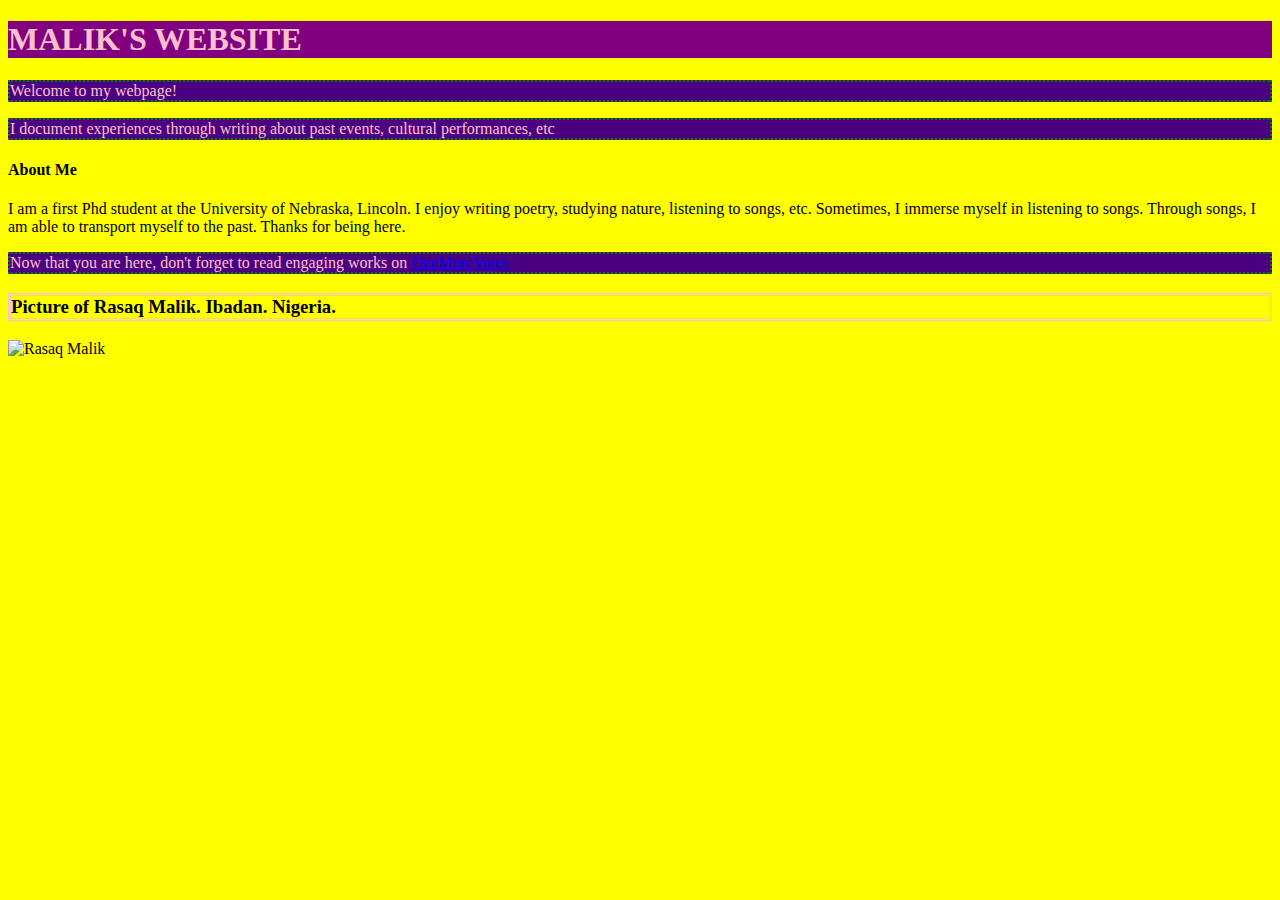
==== index.html @ 5448a795 "Add files via upload" ====
<!DOCTYPE html>
<html>
<head>
<link rel="stylesheet" href="style.css">
</head>
<body>
<h1>Malik's website</h1>
<p>Welcome to my webpage!</p>
<p id=highlight">I document experiences through writing about past events, cultural performances, etc
<h4>About Me</h4> I am a first Phd student at the University of Nebraska, Lincoln. I enjoy writing poetry,
studying nature, listening to songs, etc. Sometimes, I immerse myself
in listening to songs. Through songs, I am able to transport myself to the past. Thanks for being here.

<p>Now that you are here, don't forget to read engaging works on <a
href="http://onemorevoice.org/index.html">OneMoreVoice</a></p>

<h3> Picture of Rasaq Malik. Ibadan. Nigeria. </h3>
<img src="malik.jpg"
alt="Rasaq Malik">
</body>
</html>
---- style.css ----
h1 {
color:pink;
font-family:helvetica;
background-color: pink;
border: 5px solid red
padding: 50px;
}
h1 {
   color: black
   background:white;
   font-family: "Gill Sans";
   text-transform: uppercase;
}
p {
color:pink;
background-color: indigo;
border: 2px dotted green;
}
#highlight {
       color: orange;
       background-color: green;
       border: 2px dotted green;
}
.top {
     background-color:red;
     float:left;
}
h3 {
    color: green
    background-color: indigo;
    border: 3px double pink;
}
body {
background-color:yellow
}
h1 {
   color:brown
   font-family:helvetica;
   background-color: purple;
}
 p {color: indigo:
   background-color: brown;
}
h3 {
   color:purple
   background-color: white;
}
img {
border: 5px solid fuchsia:
}
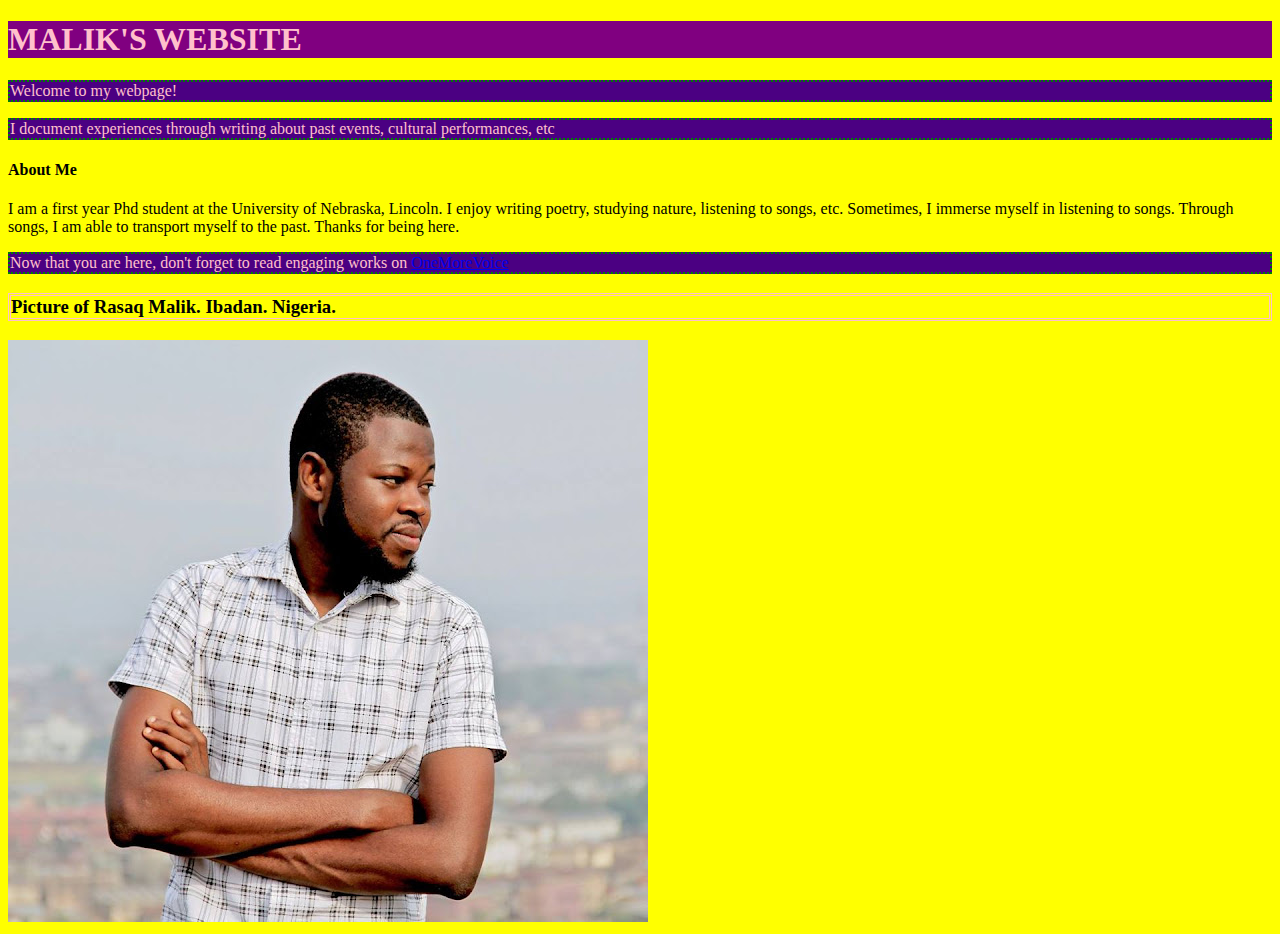
==== commit 3b011b30: "Add files via upload" ====
--- a/index.html
+++ b/index.html
@@ -7,13 +7,11 @@
 <h1>Malik's website</h1>
 <p>Welcome to my webpage!</p>
 <p id=highlight">I document experiences through writing about past events, cultural performances, etc
-<h4>About Me</h4> I am a first Phd student at the University of Nebraska, Lincoln. I enjoy writing poetry,
+<h4>About Me</h4> I am a first year Phd student at the University of Nebraska, Lincoln. I enjoy writing poetry,
 studying nature, listening to songs, etc. Sometimes, I immerse myself
 in listening to songs. Through songs, I am able to transport myself to the past. Thanks for being here.
-
 <p>Now that you are here, don't forget to read engaging works on <a
 href="http://onemorevoice.org/index.html">OneMoreVoice</a></p>
-
 <h3> Picture of Rasaq Malik. Ibadan. Nigeria. </h3>
 <img src="malik.jpg"
 alt="Rasaq Malik">
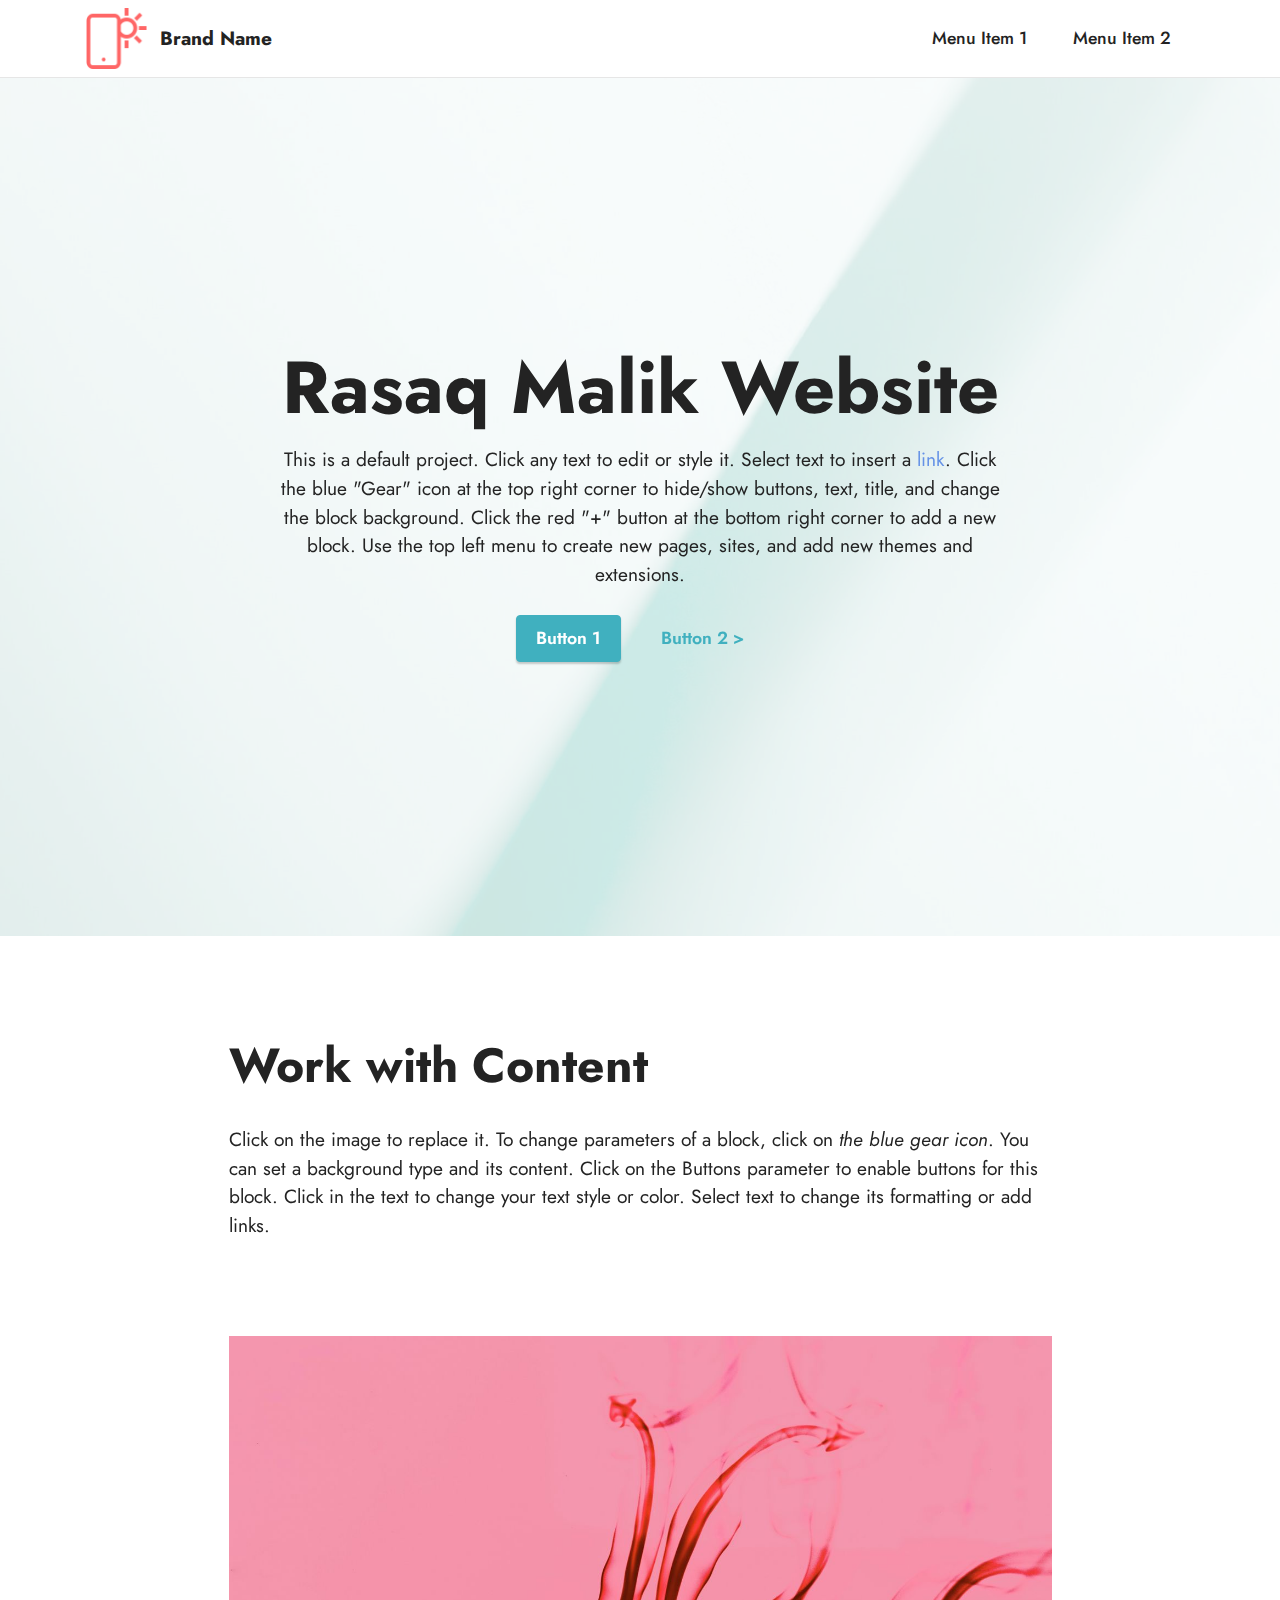
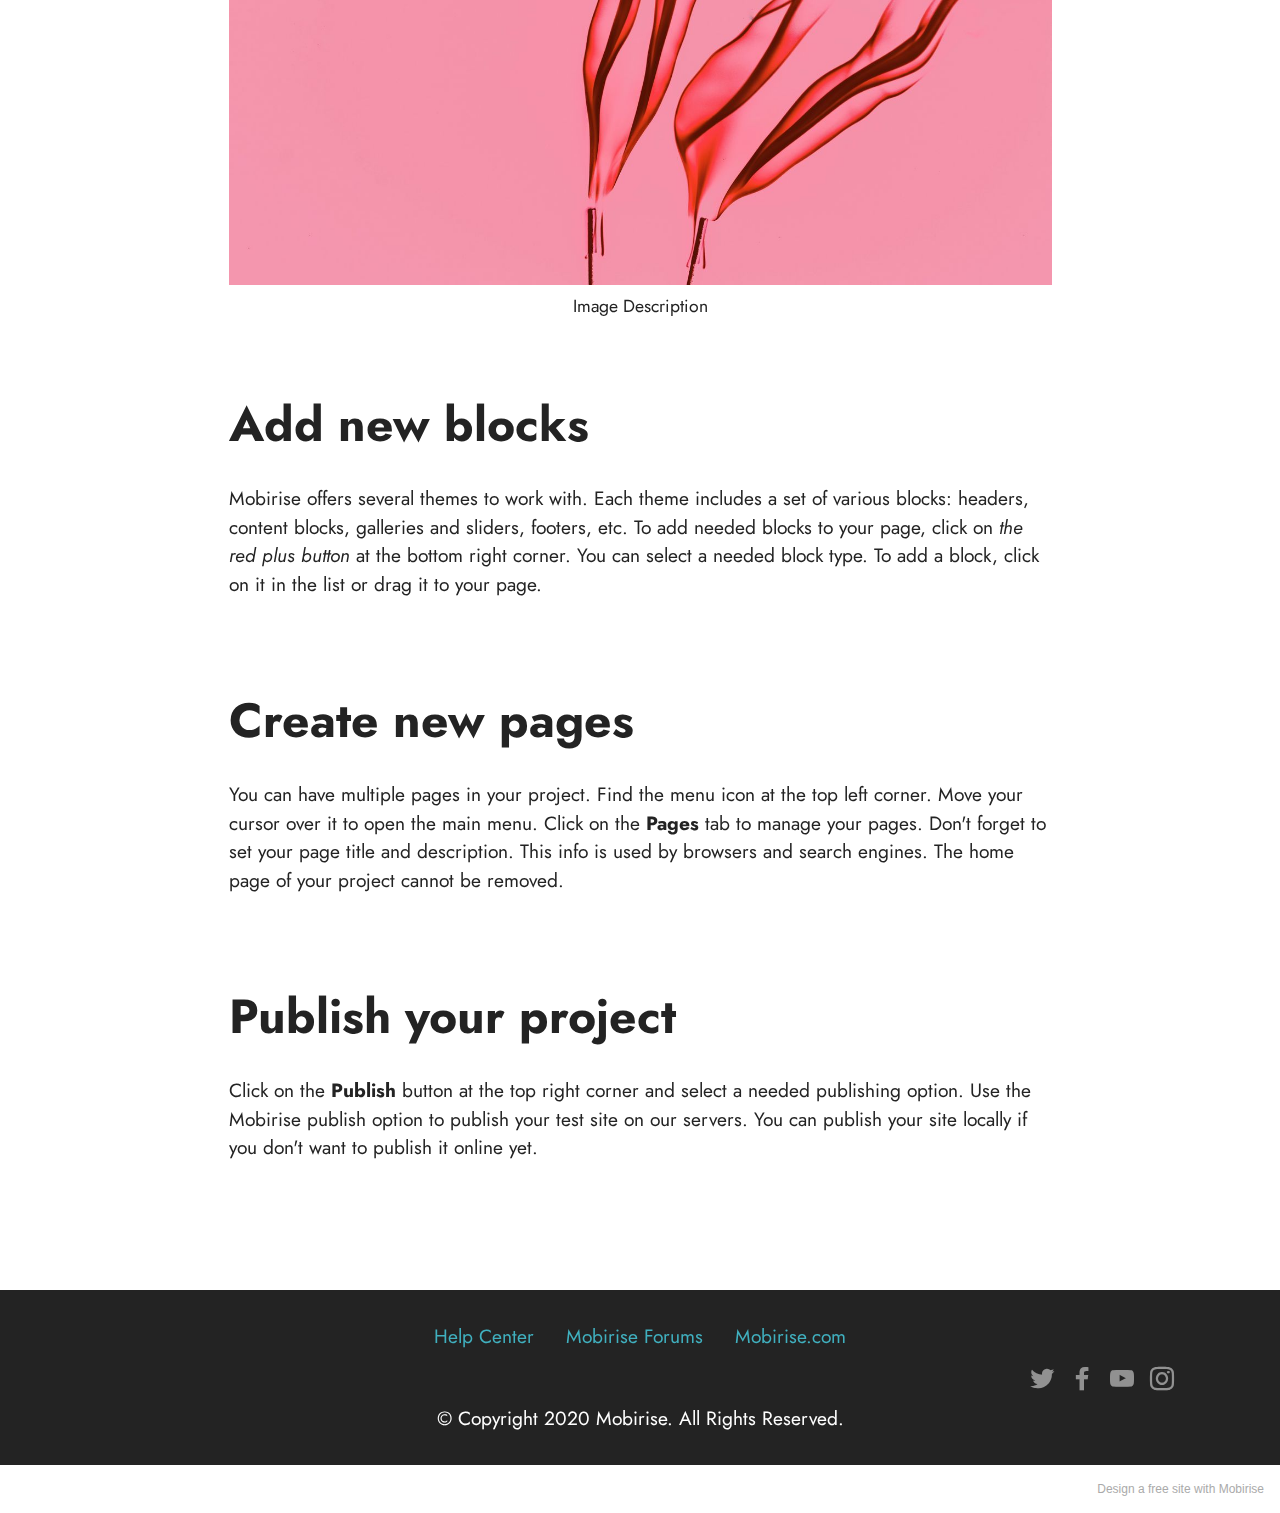
==== commit bf6091b3: "Add files via upload" ====
--- a/index.html
+++ b/index.html
@@ -1,19 +1,206 @@
-<!DOCTYPE html>
-<html>
-<head>
-<link rel="stylesheet" href="style.css">
-</head>
-<body>
-<h1>Malik's website</h1>
-<p>Welcome to my webpage!</p>
-<p id=highlight">I document experiences through writing about past events, cultural performances, etc
-<h4>About Me</h4> I am a first year Phd student at the University of Nebraska, Lincoln. I enjoy writing poetry,
-studying nature, listening to songs, etc. Sometimes, I immerse myself
-in listening to songs. Through songs, I am able to transport myself to the past. Thanks for being here.
-<p>Now that you are here, don't forget to read engaging works on <a
-href="http://onemorevoice.org/index.html">OneMoreVoice</a></p>
-<h3> Picture of Rasaq Malik. Ibadan. Nigeria. </h3>
-<img src="malik.jpg"
-alt="Rasaq Malik">
-</body>
-</html>
+<!DOCTYPE html>
+<html  >
+<head>
+  <!-- Site made with Mobirise Website Builder v5.6.0, https://mobirise.com -->
+  <meta charset="UTF-8">
+  <meta http-equiv="X-UA-Compatible" content="IE=edge">
+  <meta name="generator" content="Mobirise v5.6.0, mobirise.com">
+  <meta name="viewport" content="width=device-width, initial-scale=1, minimum-scale=1">
+  <link rel="shortcut icon" href="assets/images/logo.png" type="image/x-icon">
+  <meta name="description" content="">
+  
+  
+  <title>Home</title>
+  <link rel="stylesheet" href="assets/bootstrap/css/bootstrap.min.css">
+  <link rel="stylesheet" href="assets/bootstrap/css/bootstrap-grid.min.css">
+  <link rel="stylesheet" href="assets/bootstrap/css/bootstrap-reboot.min.css">
+  <link rel="stylesheet" href="assets/parallax/jarallax.css">
+  <link rel="stylesheet" href="assets/dropdown/css/style.css">
+  <link rel="stylesheet" href="assets/socicon/css/styles.css">
+  <link rel="stylesheet" href="assets/theme/css/style.css">
+  <link rel="preload" href="https://fonts.googleapis.com/css?family=Jost:100,200,300,400,500,600,700,800,900,100i,200i,300i,400i,500i,600i,700i,800i,900i&display=swap" as="style" onload="this.onload=null;this.rel='stylesheet'">
+  <noscript><link rel="stylesheet" href="https://fonts.googleapis.com/css?family=Jost:100,200,300,400,500,600,700,800,900,100i,200i,300i,400i,500i,600i,700i,800i,900i&display=swap"></noscript>
+  <link rel="preload" as="style" href="assets/mobirise/css/mbr-additional.css"><link rel="stylesheet" href="assets/mobirise/css/mbr-additional.css" type="text/css">
+  
+  
+  
+  
+</head>
+<body>
+  
+  <section data-bs-version="5.1" class="menu cid-s48OLK6784" once="menu" id="menu1-h">
+    
+    <nav class="navbar navbar-dropdown navbar-fixed-top navbar-expand-lg">
+        <div class="container">
+            <div class="navbar-brand">
+                <span class="navbar-logo">
+                    <a href="https://mobiri.se">
+                        <img src="assets/images/logo.png" alt="Mobirise" style="height: 3.8rem;">
+                    </a>
+                </span>
+                <span class="navbar-caption-wrap"><a class="navbar-caption text-black display-7" href="https://mobiri.se">Brand Name</a></span>
+            </div>
+            <button class="navbar-toggler" type="button" data-toggle="collapse" data-bs-toggle="collapse" data-target="#navbarSupportedContent" data-bs-target="#navbarSupportedContent" aria-controls="navbarNavAltMarkup" aria-expanded="false" aria-label="Toggle navigation">
+                <div class="hamburger">
+                    <span></span>
+                    <span></span>
+                    <span></span>
+                    <span></span>
+                </div>
+            </button>
+            <div class="collapse navbar-collapse" id="navbarSupportedContent">
+                <ul class="navbar-nav nav-dropdown nav-right" data-app-modern-menu="true"><li class="nav-item"><a class="nav-link link text-black display-4" href="https://mobirise.com">Menu Item 1</a></li>
+                    <li class="nav-item"><a class="nav-link link text-black display-4" href="https://mobirise.com">
+                            Menu Item 2</a></li></ul>
+                
+                
+            </div>
+        </div>
+    </nav>
+
+</section>
+
+<section data-bs-version="5.1" class="header1 cid-s48MCQYojq mbr-fullscreen mbr-parallax-background" id="header1-f">
+
+    
+
+    <div class="mbr-overlay" style="opacity: 0.8; background-color: rgb(255, 255, 255);"></div>
+
+    <div class="align-center container">
+        <div class="row justify-content-center">
+            <div class="col-12 col-lg-8">
+                <h1 class="mbr-section-title mbr-fonts-style mb-3 display-1"><strong>Rasaq Malik Website</strong></h1>
+                
+                <p class="mbr-text mbr-fonts-style display-7">This is a default project. Click any text to edit or style it. Select text to insert a <a href="http://mobirise.com">link</a>. Click the blue "Gear" icon at the top right corner to hide/show buttons, text, title, and change the block background. Click the red "+" button at the bottom right corner to add a new block. Use the top left menu to create new pages, sites, and add new themes and extensions.</p>
+                <div class="mbr-section-btn mt-3"><a class="btn btn-success display-4" href="https://mobirise.com">Button 1</a> <a class="btn btn-success-outline display-4" href="https://mobirise.com">Button 2 &gt;</a></div>
+            </div>
+        </div>
+    </div>
+</section>
+
+<section data-bs-version="5.1" class="content1 cid-s48udlf8KU" id="content1-8">
+    
+    <div class="container">
+        <div class="row justify-content-center">
+            <div class="title col-12 col-md-9">
+                <h3 class="mbr-section-title mbr-fonts-style align-center mb-4 display-2"><strong>Work with Content</strong></h3>
+                <h4 class="mbr-section-subtitle align-center mbr-fonts-style mb-4 display-7">Click on the image to replace it. To change parameters of a block, click on <em>the blue gear icon</em>. You can set a background type and its content. Click on the Buttons parameter to enable buttons for this block. Click in the text to change your text style or color. Select text to change its formatting or add links.</h4>
+                
+            </div>
+        </div>
+    </div>
+</section>
+
+<section data-bs-version="5.1" class="image3 cid-s48upRUlSD" id="image3-9">
+    
+
+    
+
+    <div class="container">
+        <div class="row justify-content-center">
+            <div class="col-12 col-lg-9">
+                <div class="image-wrapper">
+                    <img src="assets/images/6.jpg" alt="Mobirise">
+                    <p class="mbr-description mbr-fonts-style mt-2 align-center display-4">
+                        Image Description</p>
+                </div>
+            </div>
+        </div>
+    </div>
+</section>
+
+<section data-bs-version="5.1" class="content1 cid-s48vaXqeL6" id="content1-b">
+    
+    <div class="container">
+        <div class="row justify-content-center">
+            <div class="title col-12 col-md-9">
+                <h3 class="mbr-section-title mbr-fonts-style align-center mb-4 display-2"><strong>Add new blocks</strong></h3>
+                <h4 class="mbr-section-subtitle align-center mbr-fonts-style mb-4 display-7">Mobirise offers several themes to work with. Each theme includes a set of various blocks: headers, content blocks, galleries and sliders, footers, etc. To add needed blocks to your page, click on <em>the red plus button </em>at the bottom right corner. You can select a needed block type. To add a block, click on it in the list or drag it to your page.</h4>
+                
+            </div>
+        </div>
+    </div>
+</section>
+
+<section data-bs-version="5.1" class="content1 cid-s48vnjULo4" id="content1-c">
+    
+    <div class="container">
+        <div class="row justify-content-center">
+            <div class="title col-12 col-md-9">
+                <h3 class="mbr-section-title mbr-fonts-style align-center mb-4 display-2"><strong>Create new pages</strong></h3>
+                <h4 class="mbr-section-subtitle align-center mbr-fonts-style mb-4 display-7">You can have multiple pages in your project. Find the menu icon at the top left corner. Move your cursor over it to open the main menu. Click on the <strong>Pages </strong>tab to manage your pages. Don't forget to set your page title and description. This info is used by browsers and search engines. The home page of your project cannot be removed.</h4>
+                
+            </div>
+        </div>
+    </div>
+</section>
+
+<section data-bs-version="5.1" class="content1 cid-s48vrXhP0J" id="content1-d">
+    
+    <div class="container">
+        <div class="row justify-content-center">
+            <div class="title col-12 col-md-9">
+                <h3 class="mbr-section-title mbr-fonts-style align-center mb-4 display-2"><strong>Publish your project
+</strong></h3>
+                <h4 class="mbr-section-subtitle align-center mbr-fonts-style mb-4 display-7">Click on the <strong>Publish </strong>button at the top right corner and select a needed publishing option. Use the Mobirise publish option to publish your test site on our servers. You can publish your site locally if you don't want to publish it online yet.</h4>
+                
+            </div>
+        </div>
+    </div>
+</section>
+
+<section data-bs-version="5.1" class="footer3 cid-s48P1Icc8J" once="footers" id="footer3-i">
+
+    
+
+    
+
+    <div class="container">
+        <div class="media-container-row align-center mbr-white">
+            <div class="row row-links">
+                <ul class="foot-menu">
+                    
+                    
+                    
+                    
+                    
+                <li class="foot-menu-item mbr-fonts-style display-7"><a href="https://mobirise.com/help/" class="text-success">Help Center</a></li><li class="foot-menu-item mbr-fonts-style display-7"><a href="http://forums.mobirise.com/" class="text-success">Mobirise Forums</a></li><li class="foot-menu-item mbr-fonts-style display-7"><a href="https://mobirise.com/" class="text-success">Mobirise.com</a></li></ul>
+            </div>
+            <div class="row social-row">
+                <div class="social-list align-right pb-2">
+                    
+                    
+                    
+                    
+                    
+                    
+                <div class="soc-item">
+                        <a href="https://twitter.com/mobirise" target="_blank">
+                            <span class="socicon-twitter socicon mbr-iconfont mbr-iconfont-social"></span>
+                        </a>
+                    </div><div class="soc-item">
+                        <a href="https://www.facebook.com/pages/Mobirise/1616226671953247" target="_blank">
+                            <span class="socicon-facebook socicon mbr-iconfont mbr-iconfont-social"></span>
+                        </a>
+                    </div><div class="soc-item">
+                        <a href="https://www.youtube.com/c/mobirise" target="_blank">
+                            <span class="socicon-youtube socicon mbr-iconfont mbr-iconfont-social"></span>
+                        </a>
+                    </div><div class="soc-item">
+                        <a href="https://instagram.com/mobirise" target="_blank">
+                            <span class="mbr-iconfont mbr-iconfont-social socicon-instagram socicon"></span>
+                        </a>
+                    </div></div>
+            </div>
+            <div class="row row-copirayt">
+                <p class="mbr-text mb-0 mbr-fonts-style mbr-white align-center display-7">
+                    © Copyright 2020 Mobirise. All Rights Reserved.
+                </p>
+            </div>
+        </div>
+    </div>
+</section><section style="background-color: #fff; font-family: -apple-system, BlinkMacSystemFont, 'Segoe UI', 'Roboto', 'Helvetica Neue', Arial, sans-serif; color:#aaa; font-size:12px; padding: 0; align-items: center; display: flex;"><a href="https://mobirise.site/c" style="flex: 1 1; height: 3rem; padding-left: 1rem;"></a><p style="flex: 0 0 auto; margin:0; padding-right:1rem;">Design a free <a href="https://mobirise.site/y" style="color:#aaa;">site</a> with Mobirise</p></section><script src="assets/bootstrap/js/bootstrap.bundle.min.js"></script>  <script src="assets/parallax/jarallax.js"></script>  <script src="assets/smoothscroll/smooth-scroll.js"></script>  <script src="assets/ytplayer/index.js"></script>  <script src="assets/dropdown/js/navbar-dropdown.js"></script>  <script src="assets/theme/js/script.js"></script>  
+  
+  
+</body>
+</html>--- a/assets/parallax/jarallax.css
+++ b/assets/parallax/jarallax.css
@@ -0,0 +1,15 @@
+.jarallax {
+    position: relative;
+    z-index: 0;
+}
+.jarallax > .jarallax-img {
+    position: absolute;
+    object-fit: cover;
+    /* support for plugin https://github.com/bfred-it/object-fit-images */
+    font-family: 'object-fit: cover;';
+    top: 0;
+    left: 0;
+    width: 100%;
+    height: 100%;
+    z-index: -1;
+}--- a/assets/dropdown/css/style.css
+++ b/assets/dropdown/css/style.css
@@ -0,0 +1,265 @@
+.navbar-dropdown {
+  left: 0;
+  padding: 0;
+  position: absolute;
+  right: 0;
+  top: 0;
+  transition: all 0.45s ease;
+  z-index: 1030;
+  background: #282828; }
+  .navbar-dropdown .navbar-logo {
+    margin-right: 0.8rem;
+    transition: margin 0.3s ease-in-out;
+    vertical-align: middle; }
+    .navbar-dropdown .navbar-logo img {
+      height: 3.125rem;
+      transition: all 0.3s ease-in-out; }
+    .navbar-dropdown .navbar-logo.mbr-iconfont {
+      font-size: 3.125rem;
+      line-height: 3.125rem; }
+  .navbar-dropdown .navbar-caption {
+    font-weight: 700;
+    white-space: normal;
+    vertical-align: -4px;
+    line-height: 3.125rem !important; }
+    .navbar-dropdown .navbar-caption, .navbar-dropdown .navbar-caption:hover {
+      color: inherit;
+      text-decoration: none; }
+  .navbar-dropdown .mbr-iconfont + .navbar-caption {
+    vertical-align: -1px; }
+  .navbar-dropdown.navbar-fixed-top {
+    position: fixed; }
+  .navbar-dropdown .navbar-brand span {
+    vertical-align: -4px; }
+  .navbar-dropdown.bg-color.transparent {
+    background: none; }
+  .navbar-dropdown.navbar-short .navbar-brand {
+    padding: 0.625rem 0; }
+    .navbar-dropdown.navbar-short .navbar-brand span {
+      vertical-align: -1px; }
+  .navbar-dropdown.navbar-short .navbar-caption {
+    line-height: 2.375rem !important;
+    vertical-align: -2px; }
+  .navbar-dropdown.navbar-short .navbar-logo {
+    margin-right: 0.5rem; }
+    .navbar-dropdown.navbar-short .navbar-logo img {
+      height: 2.375rem; }
+    .navbar-dropdown.navbar-short .navbar-logo.mbr-iconfont {
+      font-size: 2.375rem;
+      line-height: 2.375rem; }
+  .navbar-dropdown.navbar-short .mbr-table-cell {
+    height: 3.625rem; }
+  .navbar-dropdown .navbar-close {
+    left: 0.6875rem;
+    position: fixed;
+    top: 0.75rem;
+    z-index: 1000; }
+  .navbar-dropdown .hamburger-icon {
+    content: "";
+    display: inline-block;
+    vertical-align: middle;
+    width: 16px;
+    -webkit-box-shadow: 0 -6px 0 1px #282828,0 0 0 1px #282828,0 6px 0 1px #282828;
+    -moz-box-shadow: 0 -6px 0 1px #282828,0 0 0 1px #282828,0 6px 0 1px #282828;
+    box-shadow: 0 -6px 0 1px #282828,0 0 0 1px #282828,0 6px 0 1px #282828; }
+
+.dropdown-menu .dropdown-toggle[data-toggle="dropdown-submenu"]::after {
+  border-bottom: 0.35em solid transparent;
+  border-left: 0.35em solid;
+  border-right: 0;
+  border-top: 0.35em solid transparent;
+  margin-left: 0.3rem; }
+
+.dropdown-menu .dropdown-item:focus {
+  outline: 0; }
+
+.nav-dropdown {
+  font-size: 0.75rem;
+  font-weight: 500;
+  height: auto !important; }
+  .nav-dropdown .nav-btn {
+    padding-left: 1rem; }
+  .nav-dropdown .link {
+    margin: .667em 1.667em;
+    font-weight: 500;
+    padding: 0;
+    transition: color .2s ease-in-out; }
+    .nav-dropdown .link.dropdown-toggle {
+      margin-right: 2.583em; }
+      .nav-dropdown .link.dropdown-toggle::after {
+        margin-left: .25rem;
+        border-top: 0.35em solid;
+        border-right: 0.35em solid transparent;
+        border-left: 0.35em solid transparent;
+        border-bottom: 0; }
+      .nav-dropdown .link.dropdown-toggle[aria-expanded="true"] {
+        margin: 0;
+        padding: 0.667em 3.263em  0.667em 1.667em; }
+  .nav-dropdown .link::after,
+  .nav-dropdown .dropdown-item::after {
+    color: inherit; }
+  .nav-dropdown .btn {
+    font-size: 0.75rem;
+    font-weight: 700;
+    letter-spacing: 0;
+    margin-bottom: 0;
+    padding-left: 1.25rem;
+    padding-right: 1.25rem; }
+  .nav-dropdown .dropdown-menu {
+    border-radius: 0;
+    border: 0;
+    left: 0;
+    margin: 0;
+    padding-bottom: 1.25rem;
+    padding-top: 1.25rem;
+    position: relative; }
+  .nav-dropdown .dropdown-submenu {
+    margin-left: 0.125rem;
+    top: 0; }
+  .nav-dropdown .dropdown-item {
+    font-weight: 500;
+    line-height: 2;
+    padding: 0.3846em 4.615em 0.3846em 1.5385em;
+    position: relative;
+    transition: color .2s ease-in-out, background-color .2s ease-in-out; }
+    .nav-dropdown .dropdown-item::after {
+      margin-top: -0.3077em;
+      position: absolute;
+      right: 1.1538em;
+      top: 50%; }
+    .nav-dropdown .dropdown-item:focus, .nav-dropdown .dropdown-item:hover {
+      background: none; }
+
+@media (max-width: 767px) {
+  .nav-dropdown.navbar-toggleable-sm {
+    bottom: 0;
+    display: none;
+    left: 0;
+    overflow-x: hidden;
+    position: fixed;
+    top: 0;
+    transform: translateX(-100%);
+    -ms-transform: translateX(-100%);
+    -webkit-transform: translateX(-100%);
+    width: 18.75rem;
+    z-index: 999; } }
+.nav-dropdown.navbar-toggleable-xl {
+  bottom: 0;
+  display: none;
+  left: 0;
+  overflow-x: hidden;
+  position: fixed;
+  top: 0;
+  transform: translateX(-100%);
+  -ms-transform: translateX(-100%);
+  -webkit-transform: translateX(-100%);
+  width: 18.75rem;
+  z-index: 999; }
+
+.nav-dropdown-sm {
+  display: block !important;
+  overflow-x: hidden;
+  overflow: auto;
+  padding-top: 3.875rem; }
+  .nav-dropdown-sm::after {
+    content: "";
+    display: block;
+    height: 3rem;
+    width: 100%; }
+  .nav-dropdown-sm.collapse.in ~ .navbar-close {
+    display: block !important; }
+  .nav-dropdown-sm.collapsing, .nav-dropdown-sm.collapse.in {
+    transform: translateX(0);
+    -ms-transform: translateX(0);
+    -webkit-transform: translateX(0);
+    transition: all 0.25s ease-out;
+    -webkit-transition: all 0.25s ease-out;
+    background: #282828; }
+  .nav-dropdown-sm.collapsing[aria-expanded="false"] {
+    transform: translateX(-100%);
+    -ms-transform: translateX(-100%);
+    -webkit-transform: translateX(-100%); }
+  .nav-dropdown-sm .nav-item {
+    display: block;
+    margin-left: 0 !important;
+    padding-left: 0; }
+  .nav-dropdown-sm .link,
+  .nav-dropdown-sm .dropdown-item {
+    border-top: 1px dotted rgba(255, 255, 255, 0.1);
+    font-size: 0.8125rem;
+    line-height: 1.6;
+    margin: 0 !important;
+    padding: 0.875rem 2.4rem 0.875rem 1.5625rem !important;
+    position: relative;
+    white-space: normal; }
+    .nav-dropdown-sm .link:focus, .nav-dropdown-sm .link:hover,
+    .nav-dropdown-sm .dropdown-item:focus,
+    .nav-dropdown-sm .dropdown-item:hover {
+      background: rgba(0, 0, 0, 0.2) !important;
+      color: #c0a375; }
+  .nav-dropdown-sm .nav-btn {
+    position: relative;
+    padding: 1.5625rem 1.5625rem 0 1.5625rem; }
+    .nav-dropdown-sm .nav-btn::before {
+      border-top: 1px dotted rgba(255, 255, 255, 0.1);
+      content: "";
+      left: 0;
+      position: absolute;
+      top: 0;
+      width: 100%; }
+    .nav-dropdown-sm .nav-btn + .nav-btn {
+      padding-top: 0.625rem; }
+      .nav-dropdown-sm .nav-btn + .nav-btn::before {
+        display: none; }
+  .nav-dropdown-sm .btn {
+    padding: 0.625rem 0; }
+  .nav-dropdown-sm .dropdown-toggle[data-toggle="dropdown-submenu"]::after {
+    margin-left: .25rem;
+    border-top: 0.35em solid;
+    border-right: 0.35em solid transparent;
+    border-left: 0.35em solid transparent;
+    border-bottom: 0; }
+  .nav-dropdown-sm .dropdown-toggle[data-toggle="dropdown-submenu"][aria-expanded="true"]::after {
+    border-top: 0;
+    border-right: 0.35em solid transparent;
+    border-left: 0.35em solid transparent;
+    border-bottom: 0.35em solid; }
+  .nav-dropdown-sm .dropdown-menu {
+    margin: 0;
+    padding: 0;
+    position: relative;
+    top: 0;
+    left: 0;
+    width: 100%;
+    border: 0;
+    float: none;
+    border-radius: 0;
+    background: none; }
+  .nav-dropdown-sm .dropdown-submenu {
+    left: 100%;
+    margin-left: 0.125rem;
+    margin-top: -1.25rem;
+    top: 0; }
+
+.navbar-toggleable-sm .nav-dropdown .dropdown-menu {
+  position: absolute; }
+
+.navbar-toggleable-sm .nav-dropdown .dropdown-submenu {
+  left: 100%;
+  margin-left: 0.125rem;
+  margin-top: -1.25rem;
+  top: 0; }
+
+.navbar-toggleable-sm.opened .nav-dropdown .dropdown-menu {
+  position: relative; }
+
+.navbar-toggleable-sm.opened .nav-dropdown .dropdown-submenu {
+  left: 0;
+  margin-left: 00rem;
+  margin-top: 0rem;
+  top: 0; }
+
+.is-builder .nav-dropdown.collapsing {
+  transition: none !important; }
+
+
--- a/assets/socicon/css/styles.css
+++ b/assets/socicon/css/styles.css
@@ -0,0 +1,934 @@
+@charset "UTF-8";
+
+@font-face {
+  font-family: 'Socicon';
+  src:  url('../fonts/socicon.eot');
+  src:  url('../fonts/socicon.eot?#iefix') format('embedded-opentype'),
+    url('../fonts/socicon.woff2') format('woff2'),
+    url('../fonts/socicon.ttf') format('truetype'),
+    url('../fonts/socicon.woff') format('woff'),
+    url('../fonts/socicon.svg#socicon') format('svg');
+  font-weight: normal;
+  font-style: normal;
+  font-display: swap;
+}
+
+[data-icon]:before {
+  font-family: "socicon" !important;
+  content: attr(data-icon);
+  font-style: normal !important;
+  font-weight: normal !important;
+  font-variant: normal !important;
+  text-transform: none !important;
+  speak: none;
+  line-height: 1;
+  -webkit-font-smoothing: antialiased;
+  -moz-osx-font-smoothing: grayscale;
+}
+
+[class^="socicon-"], [class*=" socicon-"] {
+  /* use !important to prevent issues with browser extensions that change fonts */
+  font-family: 'Socicon' !important;
+  speak: none;
+  font-style: normal;
+  font-weight: normal;
+  font-variant: normal;
+  text-transform: none;
+  line-height: 1;
+
+  /* Better Font Rendering =========== */
+  -webkit-font-smoothing: antialiased;
+  -moz-osx-font-smoothing: grayscale;
+}
+
+.socicon-eitaa:before {
+  content: "\e97c";
+}
+.socicon-soroush:before {
+  content: "\e97d";
+}
+.socicon-bale:before {
+  content: "\e97e";
+}
+.socicon-zazzle:before {
+  content: "\e97b";
+}
+.socicon-society6:before {
+  content: "\e97a";
+}
+.socicon-redbubble:before {
+  content: "\e979";
+}
+.socicon-avvo:before {
+  content: "\e978";
+}
+.socicon-stitcher:before {
+  content: "\e977";
+}
+.socicon-googlehangouts:before {
+  content: "\e974";
+}
+.socicon-dlive:before {
+  content: "\e975";
+}
+.socicon-vsco:before {
+  content: "\e976";
+}
+.socicon-flipboard:before {
+  content: "\e973";
+}
+.socicon-ubuntu:before {
+  content: "\e958";
+}
+.socicon-artstation:before {
+  content: "\e959";
+}
+.socicon-invision:before {
+  content: "\e95a";
+}
+.socicon-torial:before {
+  content: "\e95b";
+}
+.socicon-collectorz:before {
+  content: "\e95c";
+}
+.socicon-seenthis:before {
+  content: "\e95d";
+}
+.socicon-googleplaymusic:before {
+  content: "\e95e";
+}
+.socicon-debian:before {
+  content: "\e95f";
+}
+.socicon-filmfreeway:before {
+  content: "\e960";
+}
+.socicon-gnome:before {
+  content: "\e961";
+}
+.socicon-itchio:before {
+  content: "\e962";
+}
+.socicon-jamendo:before {
+  content: "\e963";
+}
+.socicon-mix:before {
+  content: "\e964";
+}
+.socicon-sharepoint:before {
+  content: "\e965";
+}
+.socicon-tinder:before {
+  content: "\e966";
+}
+.socicon-windguru:before {
+  content: "\e967";
+}
+.socicon-cdbaby:before {
+  content: "\e968";
+}
+.socicon-elementaryos:before {
+  content: "\e969";
+}
+.socicon-stage32:before {
+  content: "\e96a";
+}
+.socicon-tiktok:before {
+  content: "\e96b";
+}
+.socicon-gitter:before {
+  content: "\e96c";
+}
+.socicon-letterboxd:before {
+  content: "\e96d";
+}
+.socicon-threema:before {
+  content: "\e96e";
+}
+.socicon-splice:before {
+  content: "\e96f";
+}
+.socicon-metapop:before {
+  content: "\e970";
+}
+.socicon-naver:before {
+  content: "\e971";
+}
+.socicon-remote:before {
+  content: "\e972";
+}
+.socicon-internet:before {
+  content: "\e957";
+}
+.socicon-moddb:before {
+  content: "\e94b";
+}
+.socicon-indiedb:before {
+  content: "\e94c";
+}
+.socicon-traxsource:before {
+  content: "\e94d";
+}
+.socicon-gamefor:before {
+  content: "\e94e";
+}
+.socicon-pixiv:before {
+  content: "\e94f";
+}
+.socicon-myanimelist:before {
+  content: "\e950";
+}
+.socicon-blackberry:before {
+  content: "\e951";
+}
+.socicon-wickr:before {
+  content: "\e952";
+}
+.socicon-spip:before {
+  content: "\e953";
+}
+.socicon-napster:before {
+  content: "\e954";
+}
+.socicon-beatport:before {
+  content: "\e955";
+}
+.socicon-hackerone:before {
+  content: "\e956";
+}
+.socicon-hackernews:before {
+  content: "\e946";
+}
+.socicon-smashwords:before {
+  content: "\e947";
+}
+.socicon-kobo:before {
+  content: "\e948";
+}
+.socicon-bookbub:before {
+  content: "\e949";
+}
+.socicon-mailru:before {
+  content: "\e94a";
+}
+.socicon-gitlab:before {
+  content: "\e945";
+}
+.socicon-instructables:before {
+  content: "\e944";
+}
+.socicon-portfolio:before {
+  content: "\e943";
+}
+.socicon-codered:before {
+  content: "\e940";
+}
+.socicon-origin:before {
+  content: "\e941";
+}
+.socicon-nextdoor:before {
+  content: "\e942";
+}
+.socicon-udemy:before {
+  content: "\e93f";
+}
+.socicon-livemaster:before {
+  content: "\e93e";
+}
+.socicon-crunchbase:before {
+  content: "\e93b";
+}
+.socicon-homefy:before {
+  content: "\e93c";
+}
+.socicon-calendly:before {
+  content: "\e93d";
+}
+.socicon-realtor:before {
+  content: "\e90f";
+}
+.socicon-tidal:before {
+  content: "\e910";
+}
+.socicon-qobuz:before {
+  content: "\e911";
+}
+.socicon-natgeo:before {
+  content: "\e912";
+}
+.socicon-mastodon:before {
+  content: "\e913";
+}
+.socicon-unsplash:before {
+  content: "\e914";
+}
+.socicon-homeadvisor:before {
+  content: "\e915";
+}
+.socicon-angieslist:before {
+  content: "\e916";
+}
+.socicon-codepen:before {
+  content: "\e917";
+}
+.socicon-slack:before {
+  content: "\e918";
+}
+.socicon-openaigym:before {
+  content: "\e919";
+}
+.socicon-logmein:before {
+  content: "\e91a";
+}
+.socicon-fiverr:before {
+  content: "\e91b";
+}
+.socicon-gotomeeting:before {
+  content: "\e91c";
+}
+.socicon-aliexpress:before {
+  content: "\e91d";
+}
+.socicon-guru:before {
+  content: "\e91e";
+}
+.socicon-appstore:before {
+  content: "\e91f";
+}
+.socicon-homes:before {
+  content: "\e920";
+}
+.socicon-zoom:before {
+  content: "\e921";
+}
+.socicon-alibaba:before {
+  content: "\e922";
+}
+.socicon-craigslist:before {
+  content: "\e923";
+}
+.socicon-wix:before {
+  content: "\e924";
+}
+.socicon-redfin:before {
+  content: "\e925";
+}
+.socicon-googlecalendar:before {
+  content: "\e926";
+}
+.socicon-shopify:before {
+  content: "\e927";
+}
+.socicon-freelancer:before {
+  content: "\e928";
+}
+.socicon-seedrs:before {
+  content: "\e929";
+}
+.socicon-bing:before {
+  content: "\e92a";
+}
+.socicon-doodle:before {
+  content: "\e92b";
+}
+.socicon-bonanza:before {
+  content: "\e92c";
+}
+.socicon-squarespace:before {
+  content: "\e92d";
+}
+.socicon-toptal:before {
+  content: "\e92e";
+}
+.socicon-gust:before {
+  content: "\e92f";
+}
+.socicon-ask:before {
+  content: "\e930";
+}
+.socicon-trulia:before {
+  content: "\e931";
+}
+.socicon-loomly:before {
+  content: "\e932";
+}
+.socicon-ghost:before {
+  content: "\e933";
+}
+.socicon-upwork:before {
+  content: "\e934";
+}
+.socicon-fundable:before {
+  content: "\e935";
+}
+.socicon-booking:before {
+  content: "\e936";
+}
+.socicon-googlemaps:before {
+  content: "\e937";
+}
+.socicon-zillow:before {
+  content: "\e938";
+}
+.socicon-niconico:before {
+  content: "\e939";
+}
+.socicon-toneden:before {
+  content: "\e93a";
+}
+.socicon-augment:before {
+  content: "\e908";
+}
+.socicon-bitbucket:before {
+  content: "\e909";
+}
+.socicon-fyuse:before {
+  content: "\e90a";
+}
+.socicon-yt-gaming:before {
+  content: "\e90b";
+}
+.socicon-sketchfab:before {
+  content: "\e90c";
+}
+.socicon-mobcrush:before {
+  content: "\e90d";
+}
+.socicon-microsoft:before {
+  content: "\e90e";
+}
+.socicon-pandora:before {
+  content: "\e907";
+}
+.socicon-messenger:before {
+  content: "\e906";
+}
+.socicon-gamewisp:before {
+  content: "\e905";
+}
+.socicon-bloglovin:before {
+  content: "\e904";
+}
+.socicon-tunein:before {
+  content: "\e903";
+}
+.socicon-gamejolt:before {
+  content: "\e901";
+}
+.socicon-trello:before {
+  content: "\e902";
+}
+.socicon-spreadshirt:before {
+  content: "\e900";
+}
+.socicon-500px:before {
+  content: "\e000";
+}
+.socicon-8tracks:before {
+  content: "\e001";
+}
+.socicon-airbnb:before {
+  content: "\e002";
+}
+.socicon-alliance:before {
+  content: "\e003";
+}
+.socicon-amazon:before {
+  content: "\e004";
+}
+.socicon-amplement:before {
+  content: "\e005";
+}
+.socicon-android:before {
+  content: "\e006";
+}
+.socicon-angellist:before {
+  content: "\e007";
+}
+.socicon-apple:before {
+  content: "\e008";
+}
+.socicon-appnet:before {
+  content: "\e009";
+}
+.socicon-baidu:before {
+  content: "\e00a";
+}
+.socicon-bandcamp:before {
+  content: "\e00b";
+}
+.socicon-battlenet:before {
+  content: "\e00c";
+}
+.socicon-mixer:before {
+  content: "\e00d";
+}
+.socicon-bebee:before {
+  content: "\e00e";
+}
+.socicon-bebo:before {
+  content: "\e00f";
+}
+.socicon-behance:before {
+  content: "\e010";
+}
+.socicon-blizzard:before {
+  content: "\e011";
+}
+.socicon-blogger:before {
+  content: "\e012";
+}
+.socicon-buffer:before {
+  content: "\e013";
+}
+.socicon-chrome:before {
+  content: "\e014";
+}
+.socicon-coderwall:before {
+  content: "\e015";
+}
+.socicon-curse:before {
+  content: "\e016";
+}
+.socicon-dailymotion:before {
+  content: "\e017";
+}
+.socicon-deezer:before {
+  content: "\e018";
+}
+.socicon-delicious:before {
+  content: "\e019";
+}
+.socicon-deviantart:before {
+  content: "\e01a";
+}
+.socicon-diablo:before {
+  content: "\e01b";
+}
+.socicon-digg:before {
+  content: "\e01c";
+}
+.socicon-discord:before {
+  content: "\e01d";
+}
+.socicon-disqus:before {
+  content: "\e01e";
+}
+.socicon-douban:before {
+  content: "\e01f";
+}
+.socicon-draugiem:before {
+  content: "\e020";
+}
+.socicon-dribbble:before {
+  content: "\e021";
+}
+.socicon-drupal:before {
+  content: "\e022";
+}
+.socicon-ebay:before {
+  content: "\e023";
+}
+.socicon-ello:before {
+  content: "\e024";
+}
+.socicon-endomodo:before {
+  content: "\e025";
+}
+.socicon-envato:before {
+  content: "\e026";
+}
+.socicon-etsy:before {
+  content: "\e027";
+}
+.socicon-facebook:before {
+  content: "\e028";
+}
+.socicon-feedburner:before {
+  content: "\e029";
+}
+.socicon-filmweb:before {
+  content: "\e02a";
+}
+.socicon-firefox:before {
+  content: "\e02b";
+}
+.socicon-flattr:before {
+  content: "\e02c";
+}
+.socicon-flickr:before {
+  content: "\e02d";
+}
+.socicon-formulr:before {
+  content: "\e02e";
+}
+.socicon-forrst:before {
+  content: "\e02f";
+}
+.socicon-foursquare:before {
+  content: "\e030";
+}
+.socicon-friendfeed:before {
+  content: "\e031";
+}
+.socicon-github:before {
+  content: "\e032";
+}
+.socicon-goodreads:before {
+  content: "\e033";
+}
+.socicon-google:before {
+  content: "\e034";
+}
+.socicon-googlescholar:before {
+  content: "\e035";
+}
+.socicon-googlegroups:before {
+  content: "\e036";
+}
+.socicon-googlephotos:before {
+  content: "\e037";
+}
+.socicon-googleplus:before {
+  content: "\e038";
+}
+.socicon-grooveshark:before {
+  content: "\e039";
+}
+.socicon-hackerrank:before {
+  content: "\e03a";
+}
+.socicon-hearthstone:before {
+  content: "\e03b";
+}
+.socicon-hellocoton:before {
+  content: "\e03c";
+}
+.socicon-heroes:before {
+  content: "\e03d";
+}
+.socicon-smashcast:before {
+  content: "\e03e";
+}
+.socicon-horde:before {
+  content: "\e03f";
+}
+.socicon-houzz:before {
+  content: "\e040";
+}
+.socicon-icq:before {
+  content: "\e041";
+}
+.socicon-identica:before {
+  content: "\e042";
+}
+.socicon-imdb:before {
+  content: "\e043";
+}
+.socicon-instagram:before {
+  content: "\e044";
+}
+.socicon-issuu:before {
+  content: "\e045";
+}
+.socicon-istock:before {
+  content: "\e046";
+}
+.socicon-itunes:before {
+  content: "\e047";
+}
+.socicon-keybase:before {
+  content: "\e048";
+}
+.socicon-lanyrd:before {
+  content: "\e049";
+}
+.socicon-lastfm:before {
+  content: "\e04a";
+}
+.socicon-line:before {
+  content: "\e04b";
+}
+.socicon-linkedin:before {
+  content: "\e04c";
+}
+.socicon-livejournal:before {
+  content: "\e04d";
+}
+.socicon-lyft:before {
+  content: "\e04e";
+}
+.socicon-macos:before {
+  content: "\e04f";
+}
+.socicon-mail:before {
+  content: "\e050";
+}
+.socicon-medium:before {
+  content: "\e051";
+}
+.socicon-meetup:before {
+  content: "\e052";
+}
+.socicon-mixcloud:before {
+  content: "\e053";
+}
+.socicon-modelmayhem:before {
+  content: "\e054";
+}
+.socicon-mumble:before {
+  content: "\e055";
+}
+.socicon-myspace:before {
+  content: "\e056";
+}
+.socicon-newsvine:before {
+  content: "\e057";
+}
+.socicon-nintendo:before {
+  content: "\e058";
+}
+.socicon-npm:before {
+  content: "\e059";
+}
+.socicon-odnoklassniki:before {
+  content: "\e05a";
+}
+.socicon-openid:before {
+  content: "\e05b";
+}
+.socicon-opera:before {
+  content: "\e05c";
+}
+.socicon-outlook:before {
+  content: "\e05d";
+}
+.socicon-overwatch:before {
+  content: "\e05e";
+}
+.socicon-patreon:before {
+  content: "\e05f";
+}
+.socicon-paypal:before {
+  content: "\e060";
+}
+.socicon-periscope:before {
+  content: "\e061";
+}
+.socicon-persona:before {
+  content: "\e062";
+}
+.socicon-pinterest:before {
+  content: "\e063";
+}
+.socicon-play:before {
+  content: "\e064";
+}
+.socicon-player:before {
+  content: "\e065";
+}
+.socicon-playstation:before {
+  content: "\e066";
+}
+.socicon-pocket:before {
+  content: "\e067";
+}
+.socicon-qq:before {
+  content: "\e068";
+}
+.socicon-quora:before {
+  content: "\e069";
+}
+.socicon-raidcall:before {
+  content: "\e06a";
+}
+.socicon-ravelry:before {
+  content: "\e06b";
+}
+.socicon-reddit:before {
+  content: "\e06c";
+}
+.socicon-renren:before {
+  content: "\e06d";
+}
+.socicon-researchgate:before {
+  content: "\e06e";
+}
+.socicon-residentadvisor:before {
+  content: "\e06f";
+}
+.socicon-reverbnation:before {
+  content: "\e070";
+}
+.socicon-rss:before {
+  content: "\e071";
+}
+.socicon-sharethis:before {
+  content: "\e072";
+}
+.socicon-skype:before {
+  content: "\e073";
+}
+.socicon-slideshare:before {
+  content: "\e074";
+}
+.socicon-smugmug:before {
+  content: "\e075";
+}
+.socicon-snapchat:before {
+  content: "\e076";
+}
+.socicon-songkick:before {
+  content: "\e077";
+}
+.socicon-soundcloud:before {
+  content: "\e078";
+}
+.socicon-spotify:before {
+  content: "\e079";
+}
+.socicon-stackexchange:before {
+  content: "\e07a";
+}
+.socicon-stackoverflow:before {
+  content: "\e07b";
+}
+.socicon-starcraft:before {
+  content: "\e07c";
+}
+.socicon-stayfriends:before {
+  content: "\e07d";
+}
+.socicon-steam:before {
+  content: "\e07e";
+}
+.socicon-storehouse:before {
+  content: "\e07f";
+}
+.socicon-strava:before {
+  content: "\e080";
+}
+.socicon-streamjar:before {
+  content: "\e081";
+}
+.socicon-stumbleupon:before {
+  content: "\e082";
+}
+.socicon-swarm:before {
+  content: "\e083";
+}
+.socicon-teamspeak:before {
+  content: "\e084";
+}
+.socicon-teamviewer:before {
+  content: "\e085";
+}
+.socicon-technorati:before {
+  content: "\e086";
+}
+.socicon-telegram:before {
+  content: "\e087";
+}
+.socicon-tripadvisor:before {
+  content: "\e088";
+}
+.socicon-tripit:before {
+  content: "\e089";
+}
+.socicon-triplej:before {
+  content: "\e08a";
+}
+.socicon-tumblr:before {
+  content: "\e08b";
+}
+.socicon-twitch:before {
+  content: "\e08c";
+}
+.socicon-twitter:before {
+  content: "\e08d";
+}
+.socicon-uber:before {
+  content: "\e08e";
+}
+.socicon-ventrilo:before {
+  content: "\e08f";
+}
+.socicon-viadeo:before {
+  content: "\e090";
+}
+.socicon-viber:before {
+  content: "\e091";
+}
+.socicon-viewbug:before {
+  content: "\e092";
+}
+.socicon-vimeo:before {
+  content: "\e093";
+}
+.socicon-vine:before {
+  content: "\e094";
+}
+.socicon-vkontakte:before {
+  content: "\e095";
+}
+.socicon-warcraft:before {
+  content: "\e096";
+}
+.socicon-wechat:before {
+  content: "\e097";
+}
+.socicon-weibo:before {
+  content: "\e098";
+}
+.socicon-whatsapp:before {
+  content: "\e099";
+}
+.socicon-wikipedia:before {
+  content: "\e09a";
+}
+.socicon-windows:before {
+  content: "\e09b";
+}
+.socicon-wordpress:before {
+  content: "\e09c";
+}
+.socicon-wykop:before {
+  content: "\e09d";
+}
+.socicon-xbox:before {
+  content: "\e09e";
+}
+.socicon-xing:before {
+  content: "\e09f";
+}
+.socicon-yahoo:before {
+  content: "\e0a0";
+}
+.socicon-yammer:before {
+  content: "\e0a1";
+}
+.socicon-yandex:before {
+  content: "\e0a2";
+}
+.socicon-yelp:before {
+  content: "\e0a3";
+}
+.socicon-younow:before {
+  content: "\e0a4";
+}
+.socicon-youtube:before {
+  content: "\e0a5";
+}
+.socicon-zapier:before {
+  content: "\e0a6";
+}
+.socicon-zerply:before {
+  content: "\e0a7";
+}
+.socicon-zomato:before {
+  content: "\e0a8";
+}
+.socicon-zynga:before {
+  content: "\e0a9";
+}
--- a/assets/theme/css/style.css
+++ b/assets/theme/css/style.css
@@ -0,0 +1,961 @@
+@charset "UTF-8";
+section {
+  background-color: #ffffff;
+}
+
+body {
+  font-style: normal;
+  line-height: 1.5;
+  font-weight: 400;
+  color: #232323;
+  position: relative;
+}
+
+button {
+  background-color: transparent;
+  border-color: transparent;
+}
+
+section,
+.container,
+.container-fluid {
+  position: relative;
+  word-wrap: break-word;
+}
+
+a.mbr-iconfont:hover {
+  text-decoration: none;
+}
+
+.article .lead p,
+.article .lead ul,
+.article .lead ol,
+.article .lead pre,
+.article .lead blockquote {
+  margin-bottom: 0;
+}
+
+a {
+  font-style: normal;
+  font-weight: 400;
+  cursor: pointer;
+}
+a, a:hover {
+  text-decoration: none;
+}
+
+.mbr-section-title {
+  font-style: normal;
+  line-height: 1.3;
+}
+
+.mbr-section-subtitle {
+  line-height: 1.3;
+}
+
+.mbr-text {
+  font-style: normal;
+  line-height: 1.7;
+}
+
+h1,
+h2,
+h3,
+h4,
+h5,
+h6,
+.display-1,
+.display-2,
+.display-4,
+.display-5,
+.display-7,
+span,
+p,
+a {
+  line-height: 1;
+  word-break: break-word;
+  word-wrap: break-word;
+  font-weight: 400;
+}
+
+b,
+strong {
+  font-weight: bold;
+}
+
+input:-webkit-autofill, input:-webkit-autofill:hover, input:-webkit-autofill:focus, input:-webkit-autofill:active {
+  transition-delay: 9999s;
+  -webkit-transition-property: background-color, color;
+  transition-property: background-color, color;
+}
+
+textarea[type=hidden] {
+  display: none;
+}
+
+section {
+  background-position: 50% 50%;
+  background-repeat: no-repeat;
+  background-size: cover;
+}
+section .mbr-background-video,
+section .mbr-background-video-preview {
+  position: absolute;
+  bottom: 0;
+  left: 0;
+  right: 0;
+  top: 0;
+}
+
+.hidden {
+  visibility: hidden;
+}
+
+.mbr-z-index20 {
+  z-index: 20;
+}
+
+/*! Base colors */
+.mbr-white {
+  color: #ffffff;
+}
+
+.mbr-black {
+  color: #111111;
+}
+
+.mbr-bg-white {
+  background-color: #ffffff;
+}
+
+.mbr-bg-black {
+  background-color: #000000;
+}
+
+/*! Text-aligns */
+.align-left {
+  text-align: left;
+}
+
+.align-center {
+  text-align: center;
+}
+
+.align-right {
+  text-align: right;
+}
+
+/*! Font-weight  */
+.mbr-light {
+  font-weight: 300;
+}
+
+.mbr-regular {
+  font-weight: 400;
+}
+
+.mbr-semibold {
+  font-weight: 500;
+}
+
+.mbr-bold {
+  font-weight: 700;
+}
+
+/*! Media  */
+.media-content {
+  flex-basis: 100%;
+}
+
+.media-container-row {
+  display: flex;
+  flex-direction: row;
+  flex-wrap: wrap;
+  justify-content: center;
+  align-content: center;
+  align-items: start;
+}
+.media-container-row .media-size-item {
+  width: 400px;
+}
+
+.media-container-column {
+  display: flex;
+  flex-direction: column;
+  flex-wrap: wrap;
+  justify-content: center;
+  align-content: center;
+  align-items: stretch;
+}
+.media-container-column > * {
+  width: 100%;
+}
+
+@media (min-width: 992px) {
+  .media-container-row {
+    flex-wrap: nowrap;
+  }
+}
+figure {
+  margin-bottom: 0;
+  overflow: hidden;
+}
+
+figure[mbr-media-size] {
+  transition: width 0.1s;
+}
+
+img,
+iframe {
+  display: block;
+  width: 100%;
+}
+
+.card {
+  background-color: transparent;
+  border: none;
+}
+
+.card-box {
+  width: 100%;
+}
+
+.card-img {
+  text-align: center;
+  flex-shrink: 0;
+  -webkit-flex-shrink: 0;
+}
+
+.media {
+  max-width: 100%;
+  margin: 0 auto;
+}
+
+.mbr-figure {
+  align-self: center;
+}
+
+.media-container > div {
+  max-width: 100%;
+}
+
+.mbr-figure img,
+.card-img img {
+  width: 100%;
+}
+
+@media (max-width: 991px) {
+  .media-size-item {
+    width: auto !important;
+  }
+
+  .media {
+    width: auto;
+  }
+
+  .mbr-figure {
+    width: 100% !important;
+  }
+}
+/*! Buttons */
+.mbr-section-btn {
+  margin-left: -0.6rem;
+  margin-right: -0.6rem;
+  font-size: 0;
+}
+
+.btn {
+  font-weight: 600;
+  border-width: 1px;
+  font-style: normal;
+  margin: 0.6rem 0.6rem;
+  white-space: normal;
+  transition: all 0.2s ease-in-out;
+  display: inline-flex;
+  align-items: center;
+  justify-content: center;
+  word-break: break-word;
+}
+
+.btn-sm {
+  font-weight: 600;
+  letter-spacing: 0px;
+  transition: all 0.3s ease-in-out;
+}
+
+.btn-md {
+  font-weight: 600;
+  letter-spacing: 0px;
+  transition: all 0.3s ease-in-out;
+}
+
+.btn-lg {
+  font-weight: 600;
+  letter-spacing: 0px;
+  transition: all 0.3s ease-in-out;
+}
+
+.btn-form {
+  margin: 0;
+}
+.btn-form:hover {
+  cursor: pointer;
+}
+
+nav .mbr-section-btn {
+  margin-left: 0rem;
+  margin-right: 0rem;
+}
+
+/*! Btn icon margin */
+.btn .mbr-iconfont,
+.btn.btn-sm .mbr-iconfont {
+  order: 1;
+  cursor: pointer;
+  margin-left: 0.5rem;
+  vertical-align: sub;
+}
+
+.btn.btn-md .mbr-iconfont,
+.btn.btn-md .mbr-iconfont {
+  margin-left: 0.8rem;
+}
+
+.mbr-regular {
+  font-weight: 400;
+}
+
+.mbr-semibold {
+  font-weight: 500;
+}
+
+.mbr-bold {
+  font-weight: 700;
+}
+
+[type=submit] {
+  -webkit-appearance: none;
+}
+
+/*! Full-screen */
+.mbr-fullscreen .mbr-overlay {
+  min-height: 100vh;
+}
+
+.mbr-fullscreen {
+  display: flex;
+  display: -moz-flex;
+  display: -ms-flex;
+  display: -o-flex;
+  align-items: center;
+  min-height: 100vh;
+  padding-top: 3rem;
+  padding-bottom: 3rem;
+}
+
+/*! Map */
+.map {
+  height: 25rem;
+  position: relative;
+}
+.map iframe {
+  width: 100%;
+  height: 100%;
+}
+
+/*! Scroll to top arrow */
+.mbr-arrow-up {
+  bottom: 25px;
+  right: 90px;
+  position: fixed;
+  text-align: right;
+  z-index: 5000;
+  color: #ffffff;
+  font-size: 22px;
+}
+
+.mbr-arrow-up a {
+  background: rgba(0, 0, 0, 0.2);
+  border-radius: 50%;
+  color: #fff;
+  display: inline-block;
+  height: 60px;
+  width: 60px;
+  border: 2px solid #fff;
+  outline-style: none !important;
+  position: relative;
+  text-decoration: none;
+  transition: all 0.3s ease-in-out;
+  cursor: pointer;
+  text-align: center;
+}
+.mbr-arrow-up a:hover {
+  background-color: rgba(0, 0, 0, 0.4);
+}
+.mbr-arrow-up a i {
+  line-height: 60px;
+}
+
+.mbr-arrow-up-icon {
+  display: block;
+  color: #fff;
+}
+
+.mbr-arrow-up-icon::before {
+  content: "›";
+  display: inline-block;
+  font-family: serif;
+  font-size: 22px;
+  line-height: 1;
+  font-style: normal;
+  position: relative;
+  top: 6px;
+  left: -4px;
+  transform: rotate(-90deg);
+}
+
+/*! Arrow Down */
+.mbr-arrow {
+  position: absolute;
+  bottom: 45px;
+  left: 50%;
+  width: 60px;
+  height: 60px;
+  cursor: pointer;
+  background-color: rgba(80, 80, 80, 0.5);
+  border-radius: 50%;
+  transform: translateX(-50%);
+}
+@media (max-width: 767px) {
+  .mbr-arrow {
+    display: none;
+  }
+}
+.mbr-arrow > a {
+  display: inline-block;
+  text-decoration: none;
+  outline-style: none;
+  -webkit-animation: arrowdown 1.7s ease-in-out infinite;
+          animation: arrowdown 1.7s ease-in-out infinite;
+  color: #ffffff;
+}
+.mbr-arrow > a > i {
+  position: absolute;
+  top: -2px;
+  left: 15px;
+  font-size: 2rem;
+}
+
+#scrollToTop a i::before {
+  content: "";
+  position: absolute;
+  display: block;
+  border-bottom: 2.5px solid #fff;
+  border-left: 2.5px solid #fff;
+  width: 27.8%;
+  height: 27.8%;
+  left: 50%;
+  top: 51%;
+  transform: translateY(-30%) translateX(-50%) rotate(135deg);
+}
+
+@keyframes arrowdown {
+  0% {
+    transform: translateY(0px);
+  }
+  50% {
+    transform: translateY(-5px);
+  }
+  100% {
+    transform: translateY(0px);
+  }
+}
+@-webkit-keyframes arrowdown {
+  0% {
+    transform: translateY(0px);
+  }
+  50% {
+    transform: translateY(-5px);
+  }
+  100% {
+    transform: translateY(0px);
+  }
+}
+@media (max-width: 500px) {
+  .mbr-arrow-up {
+    left: 0;
+    right: 0;
+    text-align: center;
+  }
+}
+/*Gradients animation*/
+@keyframes gradient-animation {
+  from {
+    background-position: 0% 100%;
+    -webkit-animation-timing-function: ease-in-out;
+            animation-timing-function: ease-in-out;
+  }
+  to {
+    background-position: 100% 0%;
+    -webkit-animation-timing-function: ease-in-out;
+            animation-timing-function: ease-in-out;
+  }
+}
+@-webkit-keyframes gradient-animation {
+  from {
+    background-position: 0% 100%;
+    -webkit-animation-timing-function: ease-in-out;
+            animation-timing-function: ease-in-out;
+  }
+  to {
+    background-position: 100% 0%;
+    -webkit-animation-timing-function: ease-in-out;
+            animation-timing-function: ease-in-out;
+  }
+}
+.bg-gradient {
+  background-size: 200% 200%;
+  animation: gradient-animation 5s infinite alternate;
+  -webkit-animation: gradient-animation 5s infinite alternate;
+}
+
+.menu .navbar-brand {
+  display: -webkit-flex;
+}
+.menu .navbar-brand span {
+  display: flex;
+  display: -webkit-flex;
+}
+.menu .navbar-brand .navbar-caption-wrap {
+  display: -webkit-flex;
+}
+.menu .navbar-brand .navbar-logo img {
+  display: -webkit-flex;
+  width: auto;
+}
+@media (min-width: 768px) and (max-width: 991px) {
+  .menu .navbar-toggleable-sm .navbar-nav {
+    display: -ms-flexbox;
+  }
+}
+@media (max-width: 991px) {
+  .menu .navbar-collapse {
+    max-height: 93.5vh;
+  }
+  .menu .navbar-collapse.show {
+    overflow: auto;
+  }
+}
+@media (min-width: 992px) {
+  .menu .navbar-nav.nav-dropdown {
+    display: -webkit-flex;
+  }
+  .menu .navbar-toggleable-sm .navbar-collapse {
+    display: -webkit-flex !important;
+  }
+  .menu .collapsed .navbar-collapse {
+    max-height: 93.5vh;
+  }
+  .menu .collapsed .navbar-collapse.show {
+    overflow: auto;
+  }
+}
+@media (max-width: 767px) {
+  .menu .navbar-collapse {
+    max-height: 80vh;
+  }
+}
+
+.nav-link .mbr-iconfont {
+  margin-right: 0.5rem;
+}
+
+.navbar {
+  display: -webkit-flex;
+  -webkit-flex-wrap: wrap;
+  -webkit-align-items: center;
+  -webkit-justify-content: space-between;
+}
+
+.navbar-collapse {
+  -webkit-flex-basis: 100%;
+  -webkit-flex-grow: 1;
+  -webkit-align-items: center;
+}
+
+.nav-dropdown .link {
+  padding: 0.667em 1.667em !important;
+  margin: 0 !important;
+}
+
+.nav {
+  display: -webkit-flex;
+  -webkit-flex-wrap: wrap;
+}
+
+.row {
+  display: -webkit-flex;
+  -webkit-flex-wrap: wrap;
+}
+
+.justify-content-center {
+  -webkit-justify-content: center;
+}
+
+.form-inline {
+  display: -webkit-flex;
+}
+
+.card-wrapper {
+  -webkit-flex: 1;
+}
+
+.carousel-control {
+  z-index: 10;
+  display: -webkit-flex;
+}
+
+.carousel-controls {
+  display: -webkit-flex;
+}
+
+.media {
+  display: -webkit-flex;
+}
+
+.form-group:focus {
+  outline: none;
+}
+
+.jq-selectbox__select {
+  padding: 7px 0;
+  position: relative;
+}
+
+.jq-selectbox__dropdown {
+  overflow: hidden;
+  border-radius: 10px;
+  position: absolute;
+  top: 100%;
+  left: 0 !important;
+  width: 100% !important;
+}
+
+.jq-selectbox__trigger-arrow {
+  right: 0;
+  transform: translateY(-50%);
+}
+
+.jq-selectbox li {
+  padding: 1.07em 0.5em;
+}
+
+input[type=range] {
+  padding-left: 0 !important;
+  padding-right: 0 !important;
+}
+
+.modal-dialog,
+.modal-content {
+  height: 100%;
+}
+
+.modal-dialog .carousel-inner {
+  height: calc(100vh - 1.75rem);
+}
+@media (max-width: 575px) {
+  .modal-dialog .carousel-inner {
+    height: calc(100vh - 1rem);
+  }
+}
+
+.carousel-item {
+  text-align: center;
+}
+
+.carousel-item img {
+  margin: auto;
+}
+
+.navbar-toggler {
+  align-self: flex-start;
+  padding: 0.25rem 0.75rem;
+  font-size: 1.25rem;
+  line-height: 1;
+  background: transparent;
+  border: 1px solid transparent;
+  border-radius: 0.25rem;
+}
+
+.navbar-toggler:focus,
+.navbar-toggler:hover {
+  text-decoration: none;
+  box-shadow: none;
+}
+
+.navbar-toggler-icon {
+  display: inline-block;
+  width: 1.5em;
+  height: 1.5em;
+  vertical-align: middle;
+  content: "";
+  background: no-repeat center center;
+  background-size: 100% 100%;
+}
+
+.navbar-toggler-left {
+  position: absolute;
+  left: 1rem;
+}
+
+.navbar-toggler-right {
+  position: absolute;
+  right: 1rem;
+}
+
+.card-img {
+  width: auto;
+}
+
+.menu .navbar.collapsed:not(.beta-menu) {
+  flex-direction: column;
+}
+
+.carousel-item.active,
+.carousel-item-next,
+.carousel-item-prev {
+  display: flex;
+}
+
+.note-air-layout .dropup .dropdown-menu,
+.note-air-layout .navbar-fixed-bottom .dropdown .dropdown-menu {
+  bottom: initial !important;
+}
+
+html,
+body {
+  height: auto;
+  min-height: 100vh;
+}
+
+.dropup .dropdown-toggle::after {
+  display: none;
+}
+
+.form-asterisk {
+  font-family: initial;
+  position: absolute;
+  top: -2px;
+  font-weight: normal;
+}
+
+.form-control-label {
+  position: relative;
+  cursor: pointer;
+  margin-bottom: 0.357em;
+  padding: 0;
+}
+
+.alert {
+  color: #ffffff;
+  border-radius: 0;
+  border: 0;
+  font-size: 1.1rem;
+  line-height: 1.5;
+  margin-bottom: 1.875rem;
+  padding: 1.25rem;
+  position: relative;
+  text-align: center;
+}
+.alert.alert-form::after {
+  background-color: inherit;
+  bottom: -7px;
+  content: "";
+  display: block;
+  height: 14px;
+  left: 50%;
+  margin-left: -7px;
+  position: absolute;
+  transform: rotate(45deg);
+  width: 14px;
+}
+
+.form-control {
+  background-color: #ffffff;
+  background-clip: border-box;
+  color: #232323;
+  line-height: 1rem !important;
+  height: auto;
+  padding: 0.6rem 1.2rem;
+  transition: border-color 0.25s ease 0s;
+  border: 1px solid transparent !important;
+  border-radius: 4px;
+  box-shadow: rgba(0, 0, 0, 0.07) 0px 1px 1px 0px, rgba(0, 0, 0, 0.07) 0px 1px 3px 0px, rgba(0, 0, 0, 0.03) 0px 0px 0px 1px;
+}
+.form-active .form-control:invalid {
+  border-color: red;
+}
+
+form .row {
+  margin-left: -0.6rem;
+  margin-right: -0.6rem;
+}
+form .row [class*=col] {
+  padding-left: 0.6rem;
+  padding-right: 0.6rem;
+}
+
+form .mbr-section-btn {
+  margin: 0;
+  padding-left: 0.6rem;
+  padding-right: 0.6rem;
+}
+
+form .btn {
+  display: flex;
+  padding: 0.6rem 1.2rem;
+  margin: 0;
+}
+
+form .form-check-input {
+  margin-top: 0.5;
+}
+
+textarea.form-control {
+  line-height: 1.5rem !important;
+}
+
+.form-group {
+  margin-bottom: 1.2rem;
+}
+
+.form-control,
+form .btn {
+  min-height: 48px;
+}
+
+.gdpr-block label span.textGDPR input[name=gdpr] {
+  top: 7px;
+}
+
+.form-control:focus {
+  box-shadow: none;
+}
+
+:focus {
+  outline: none;
+}
+
+.mbr-overlay {
+  background-color: #000;
+  bottom: 0;
+  left: 0;
+  opacity: 0.5;
+  position: absolute;
+  right: 0;
+  top: 0;
+  z-index: 0;
+  pointer-events: none;
+}
+
+blockquote {
+  font-style: italic;
+  padding: 3rem;
+  font-size: 1.09rem;
+  position: relative;
+  border-left: 3px solid;
+}
+
+ul,
+ol,
+pre,
+blockquote {
+  margin-bottom: 2.3125rem;
+}
+
+.mt-4 {
+  margin-top: 2rem !important;
+}
+
+.mb-4 {
+  margin-bottom: 2rem !important;
+}
+
+@media (min-width: 992px) {
+  .container {
+    padding-left: 16px;
+    padding-right: 16px;
+  }
+
+  .row {
+    margin-left: -16px;
+    margin-right: -16px;
+  }
+  .row > [class*=col] {
+    padding-left: 16px;
+    padding-right: 16px;
+  }
+}
+@media (min-width: 768px) {
+  .container-fluid {
+    padding-left: 32px;
+    padding-right: 32px;
+  }
+}
+@media (min-width: 768px) and (max-width: 991px) {
+  .mbr-container {
+    padding-left: 32px;
+    padding-right: 32px;
+  }
+}
+@media (max-width: 767px) {
+  .mbr-container {
+    padding-left: 16px;
+    padding-right: 16px;
+  }
+}
+.card-wrapper,
+.item-wrapper {
+  overflow: hidden;
+}
+
+.app-video-wrapper > img {
+  opacity: 1;
+}
+
+.item {
+  position: relative;
+}
+
+.dropdown-menu .dropdown-menu {
+  left: 100%;
+}
+
+.dropdown-item + .dropdown-menu {
+  display: none;
+}
+
+.dropdown-item:hover + .dropdown-menu,
+.dropdown-menu:hover {
+  display: block;
+}
+
+@media (min-aspect-ratio: 16/9) {
+  .mbr-video-foreground {
+    height: 300% !important;
+    top: -100% !important;
+  }
+}
+@media (max-aspect-ratio: 16/9) {
+  .mbr-video-foreground {
+    width: 300% !important;
+    left: -100% !important;
+  }
+}.engine {
+	position: absolute;
+	text-indent: -2400px;
+	text-align: center;
+	padding: 0;
+	top: 0;
+	left: -2400px;
+}--- a/assets/mobirise/css/mbr-additional.css
+++ b/assets/mobirise/css/mbr-additional.css
@@ -0,0 +1,1172 @@
+body {
+  font-family: Jost;
+}
+.display-1 {
+  font-family: 'Jost', sans-serif;
+  font-size: 4.6rem;
+  line-height: 1.1;
+}
+.display-1 > .mbr-iconfont {
+  font-size: 5.75rem;
+}
+.display-2 {
+  font-family: 'Jost', sans-serif;
+  font-size: 3rem;
+  line-height: 1.1;
+}
+.display-2 > .mbr-iconfont {
+  font-size: 3.75rem;
+}
+.display-4 {
+  font-family: 'Jost', sans-serif;
+  font-size: 1.1rem;
+  line-height: 1.5;
+}
+.display-4 > .mbr-iconfont {
+  font-size: 1.375rem;
+}
+.display-5 {
+  font-family: 'Jost', sans-serif;
+  font-size: 2.2rem;
+  line-height: 1.5;
+}
+.display-5 > .mbr-iconfont {
+  font-size: 2.75rem;
+}
+.display-7 {
+  font-family: 'Jost', sans-serif;
+  font-size: 1.2rem;
+  line-height: 1.5;
+}
+.display-7 > .mbr-iconfont {
+  font-size: 1.5rem;
+}
+/* ---- Fluid typography for mobile devices ---- */
+/* 1.4 - font scale ratio ( bootstrap == 1.42857 ) */
+/* 100vw - current viewport width */
+/* (48 - 20)  48 == 48rem == 768px, 20 == 20rem == 320px(minimal supported viewport) */
+/* 0.65 - min scale variable, may vary */
+@media (max-width: 992px) {
+  .display-1 {
+    font-size: 3.68rem;
+  }
+}
+@media (max-width: 768px) {
+  .display-1 {
+    font-size: 3.22rem;
+    font-size: calc( 2.26rem + (4.6 - 2.26) * ((100vw - 20rem) / (48 - 20)));
+    line-height: calc( 1.1 * (2.26rem + (4.6 - 2.26) * ((100vw - 20rem) / (48 - 20))));
+  }
+  .display-2 {
+    font-size: 2.4rem;
+    font-size: calc( 1.7rem + (3 - 1.7) * ((100vw - 20rem) / (48 - 20)));
+    line-height: calc( 1.3 * (1.7rem + (3 - 1.7) * ((100vw - 20rem) / (48 - 20))));
+  }
+  .display-4 {
+    font-size: 0.88rem;
+    font-size: calc( 1.0350000000000001rem + (1.1 - 1.0350000000000001) * ((100vw - 20rem) / (48 - 20)));
+    line-height: calc( 1.4 * (1.0350000000000001rem + (1.1 - 1.0350000000000001) * ((100vw - 20rem) / (48 - 20))));
+  }
+  .display-5 {
+    font-size: 1.76rem;
+    font-size: calc( 1.42rem + (2.2 - 1.42) * ((100vw - 20rem) / (48 - 20)));
+    line-height: calc( 1.4 * (1.42rem + (2.2 - 1.42) * ((100vw - 20rem) / (48 - 20))));
+  }
+  .display-7 {
+    font-size: 0.96rem;
+    font-size: calc( 1.07rem + (1.2 - 1.07) * ((100vw - 20rem) / (48 - 20)));
+    line-height: calc( 1.4 * (1.07rem + (1.2 - 1.07) * ((100vw - 20rem) / (48 - 20))));
+  }
+}
+/* Buttons */
+.btn {
+  padding: 0.6rem 1.2rem;
+  border-radius: 4px;
+}
+.btn-sm {
+  padding: 0.6rem 1.2rem;
+  border-radius: 4px;
+}
+.btn-md {
+  padding: 0.6rem 1.2rem;
+  border-radius: 4px;
+}
+.btn-lg {
+  padding: 1rem 2.6rem;
+  border-radius: 4px;
+}
+.bg-primary {
+  background-color: #6592e6 !important;
+}
+.bg-success {
+  background-color: #40b0bf !important;
+}
+.bg-info {
+  background-color: #47b5ed !important;
+}
+.bg-warning {
+  background-color: #ffe161 !important;
+}
+.bg-danger {
+  background-color: #ff9966 !important;
+}
+.btn-primary,
+.btn-primary:active {
+  background-color: #6592e6 !important;
+  border-color: #6592e6 !important;
+  color: #ffffff !important;
+  box-shadow: 0 2px 2px 0 rgba(0, 0, 0, 0.2);
+}
+.btn-primary:hover,
+.btn-primary:focus,
+.btn-primary.focus,
+.btn-primary.active {
+  color: #ffffff !important;
+  background-color: #2260d2 !important;
+  border-color: #2260d2 !important;
+  box-shadow: 0 2px 5px 0 rgba(0, 0, 0, 0.2);
+}
+.btn-primary.disabled,
+.btn-primary:disabled {
+  color: #ffffff !important;
+  background-color: #2260d2 !important;
+  border-color: #2260d2 !important;
+}
+.btn-secondary,
+.btn-secondary:active {
+  background-color: #ff6666 !important;
+  border-color: #ff6666 !important;
+  color: #ffffff !important;
+  box-shadow: 0 2px 2px 0 rgba(0, 0, 0, 0.2);
+}
+.btn-secondary:hover,
+.btn-secondary:focus,
+.btn-secondary.focus,
+.btn-secondary.active {
+  color: #ffffff !important;
+  background-color: #ff0f0f !important;
+  border-color: #ff0f0f !important;
+  box-shadow: 0 2px 5px 0 rgba(0, 0, 0, 0.2);
+}
+.btn-secondary.disabled,
+.btn-secondary:disabled {
+  color: #ffffff !important;
+  background-color: #ff0f0f !important;
+  border-color: #ff0f0f !important;
+}
+.btn-info,
+.btn-info:active {
+  background-color: #47b5ed !important;
+  border-color: #47b5ed !important;
+  color: #ffffff !important;
+  box-shadow: 0 2px 2px 0 rgba(0, 0, 0, 0.2);
+}
+.btn-info:hover,
+.btn-info:focus,
+.btn-info.focus,
+.btn-info.active {
+  color: #ffffff !important;
+  background-color: #148cca !important;
+  border-color: #148cca !important;
+  box-shadow: 0 2px 5px 0 rgba(0, 0, 0, 0.2);
+}
+.btn-info.disabled,
+.btn-info:disabled {
+  color: #ffffff !important;
+  background-color: #148cca !important;
+  border-color: #148cca !important;
+}
+.btn-success,
+.btn-success:active {
+  background-color: #40b0bf !important;
+  border-color: #40b0bf !important;
+  color: #ffffff !important;
+  box-shadow: 0 2px 2px 0 rgba(0, 0, 0, 0.2);
+}
+.btn-success:hover,
+.btn-success:focus,
+.btn-success.focus,
+.btn-success.active {
+  color: #ffffff !important;
+  background-color: #2a747e !important;
+  border-color: #2a747e !important;
+  box-shadow: 0 2px 5px 0 rgba(0, 0, 0, 0.2);
+}
+.btn-success.disabled,
+.btn-success:disabled {
+  color: #ffffff !important;
+  background-color: #2a747e !important;
+  border-color: #2a747e !important;
+}
+.btn-warning,
+.btn-warning:active {
+  background-color: #ffe161 !important;
+  border-color: #ffe161 !important;
+  color: #614f00 !important;
+  box-shadow: 0 2px 2px 0 rgba(0, 0, 0, 0.2);
+}
+.btn-warning:hover,
+.btn-warning:focus,
+.btn-warning.focus,
+.btn-warning.active {
+  color: #0a0800 !important;
+  background-color: #ffd10a !important;
+  border-color: #ffd10a !important;
+  box-shadow: 0 2px 5px 0 rgba(0, 0, 0, 0.2);
+}
+.btn-warning.disabled,
+.btn-warning:disabled {
+  color: #614f00 !important;
+  background-color: #ffd10a !important;
+  border-color: #ffd10a !important;
+}
+.btn-danger,
+.btn-danger:active {
+  background-color: #ff9966 !important;
+  border-color: #ff9966 !important;
+  color: #ffffff !important;
+  box-shadow: 0 2px 2px 0 rgba(0, 0, 0, 0.2);
+}
+.btn-danger:hover,
+.btn-danger:focus,
+.btn-danger.focus,
+.btn-danger.active {
+  color: #ffffff !important;
+  background-color: #ff5f0f !important;
+  border-color: #ff5f0f !important;
+  box-shadow: 0 2px 5px 0 rgba(0, 0, 0, 0.2);
+}
+.btn-danger.disabled,
+.btn-danger:disabled {
+  color: #ffffff !important;
+  background-color: #ff5f0f !important;
+  border-color: #ff5f0f !important;
+}
+.btn-white,
+.btn-white:active {
+  background-color: #fafafa !important;
+  border-color: #fafafa !important;
+  color: #7a7a7a !important;
+  box-shadow: 0 2px 2px 0 rgba(0, 0, 0, 0.2);
+}
+.btn-white:hover,
+.btn-white:focus,
+.btn-white.focus,
+.btn-white.active {
+  color: #4f4f4f !important;
+  background-color: #cfcfcf !important;
+  border-color: #cfcfcf !important;
+  box-shadow: 0 2px 5px 0 rgba(0, 0, 0, 0.2);
+}
+.btn-white.disabled,
+.btn-white:disabled {
+  color: #7a7a7a !important;
+  background-color: #cfcfcf !important;
+  border-color: #cfcfcf !important;
+}
+.btn-black,
+.btn-black:active {
+  background-color: #232323 !important;
+  border-color: #232323 !important;
+  color: #ffffff !important;
+  box-shadow: 0 2px 2px 0 rgba(0, 0, 0, 0.2);
+}
+.btn-black:hover,
+.btn-black:focus,
+.btn-black.focus,
+.btn-black.active {
+  color: #ffffff !important;
+  background-color: #000000 !important;
+  border-color: #000000 !important;
+  box-shadow: 0 2px 5px 0 rgba(0, 0, 0, 0.2);
+}
+.btn-black.disabled,
+.btn-black:disabled {
+  color: #ffffff !important;
+  background-color: #000000 !important;
+  border-color: #000000 !important;
+}
+.btn-primary-outline,
+.btn-primary-outline:active {
+  background-color: transparent !important;
+  border-color: transparent;
+  color: #6592e6;
+}
+.btn-primary-outline:hover,
+.btn-primary-outline:focus,
+.btn-primary-outline.focus,
+.btn-primary-outline.active {
+  color: #2260d2 !important;
+  background-color: transparent!important;
+  border-color: transparent!important;
+  box-shadow: none!important;
+}
+.btn-primary-outline.disabled,
+.btn-primary-outline:disabled {
+  color: #ffffff !important;
+  background-color: #6592e6 !important;
+  border-color: #6592e6 !important;
+}
+.btn-secondary-outline,
+.btn-secondary-outline:active {
+  background-color: transparent !important;
+  border-color: transparent;
+  color: #ff6666;
+}
+.btn-secondary-outline:hover,
+.btn-secondary-outline:focus,
+.btn-secondary-outline.focus,
+.btn-secondary-outline.active {
+  color: #ff0f0f !important;
+  background-color: transparent!important;
+  border-color: transparent!important;
+  box-shadow: none!important;
+}
+.btn-secondary-outline.disabled,
+.btn-secondary-outline:disabled {
+  color: #ffffff !important;
+  background-color: #ff6666 !important;
+  border-color: #ff6666 !important;
+}
+.btn-info-outline,
+.btn-info-outline:active {
+  background-color: transparent !important;
+  border-color: transparent;
+  color: #47b5ed;
+}
+.btn-info-outline:hover,
+.btn-info-outline:focus,
+.btn-info-outline.focus,
+.btn-info-outline.active {
+  color: #148cca !important;
+  background-color: transparent!important;
+  border-color: transparent!important;
+  box-shadow: none!important;
+}
+.btn-info-outline.disabled,
+.btn-info-outline:disabled {
+  color: #ffffff !important;
+  background-color: #47b5ed !important;
+  border-color: #47b5ed !important;
+}
+.btn-success-outline,
+.btn-success-outline:active {
+  background-color: transparent !important;
+  border-color: transparent;
+  color: #40b0bf;
+}
+.btn-success-outline:hover,
+.btn-success-outline:focus,
+.btn-success-outline.focus,
+.btn-success-outline.active {
+  color: #2a747e !important;
+  background-color: transparent!important;
+  border-color: transparent!important;
+  box-shadow: none!important;
+}
+.btn-success-outline.disabled,
+.btn-success-outline:disabled {
+  color: #ffffff !important;
+  background-color: #40b0bf !important;
+  border-color: #40b0bf !important;
+}
+.btn-warning-outline,
+.btn-warning-outline:active {
+  background-color: transparent !important;
+  border-color: transparent;
+  color: #ffe161;
+}
+.btn-warning-outline:hover,
+.btn-warning-outline:focus,
+.btn-warning-outline.focus,
+.btn-warning-outline.active {
+  color: #ffd10a !important;
+  background-color: transparent!important;
+  border-color: transparent!important;
+  box-shadow: none!important;
+}
+.btn-warning-outline.disabled,
+.btn-warning-outline:disabled {
+  color: #614f00 !important;
+  background-color: #ffe161 !important;
+  border-color: #ffe161 !important;
+}
+.btn-danger-outline,
+.btn-danger-outline:active {
+  background-color: transparent !important;
+  border-color: transparent;
+  color: #ff9966;
+}
+.btn-danger-outline:hover,
+.btn-danger-outline:focus,
+.btn-danger-outline.focus,
+.btn-danger-outline.active {
+  color: #ff5f0f !important;
+  background-color: transparent!important;
+  border-color: transparent!important;
+  box-shadow: none!important;
+}
+.btn-danger-outline.disabled,
+.btn-danger-outline:disabled {
+  color: #ffffff !important;
+  background-color: #ff9966 !important;
+  border-color: #ff9966 !important;
+}
+.btn-black-outline,
+.btn-black-outline:active {
+  background-color: transparent !important;
+  border-color: transparent;
+  color: #232323;
+}
+.btn-black-outline:hover,
+.btn-black-outline:focus,
+.btn-black-outline.focus,
+.btn-black-outline.active {
+  color: #000000 !important;
+  background-color: transparent!important;
+  border-color: transparent!important;
+  box-shadow: none!important;
+}
+.btn-black-outline.disabled,
+.btn-black-outline:disabled {
+  color: #ffffff !important;
+  background-color: #232323 !important;
+  border-color: #232323 !important;
+}
+.btn-white-outline,
+.btn-white-outline:active {
+  background-color: transparent !important;
+  border-color: transparent;
+  color: #fafafa;
+}
+.btn-white-outline:hover,
+.btn-white-outline:focus,
+.btn-white-outline.focus,
+.btn-white-outline.active {
+  color: #cfcfcf !important;
+  background-color: transparent!important;
+  border-color: transparent!important;
+  box-shadow: none!important;
+}
+.btn-white-outline.disabled,
+.btn-white-outline:disabled {
+  color: #7a7a7a !important;
+  background-color: #fafafa !important;
+  border-color: #fafafa !important;
+}
+.text-primary {
+  color: #6592e6 !important;
+}
+.text-secondary {
+  color: #ff6666 !important;
+}
+.text-success {
+  color: #40b0bf !important;
+}
+.text-info {
+  color: #47b5ed !important;
+}
+.text-warning {
+  color: #ffe161 !important;
+}
+.text-danger {
+  color: #ff9966 !important;
+}
+.text-white {
+  color: #fafafa !important;
+}
+.text-black {
+  color: #232323 !important;
+}
+a.text-primary:hover,
+a.text-primary:focus,
+a.text-primary.active {
+  color: #205ac5 !important;
+}
+a.text-secondary:hover,
+a.text-secondary:focus,
+a.text-secondary.active {
+  color: #ff0000 !important;
+}
+a.text-success:hover,
+a.text-success:focus,
+a.text-success.active {
+  color: #266a73 !important;
+}
+a.text-info:hover,
+a.text-info:focus,
+a.text-info.active {
+  color: #1283bc !important;
+}
+a.text-warning:hover,
+a.text-warning:focus,
+a.text-warning.active {
+  color: #facb00 !important;
+}
+a.text-danger:hover,
+a.text-danger:focus,
+a.text-danger.active {
+  color: #ff5500 !important;
+}
+a.text-white:hover,
+a.text-white:focus,
+a.text-white.active {
+  color: #c7c7c7 !important;
+}
+a.text-black:hover,
+a.text-black:focus,
+a.text-black.active {
+  color: #000000 !important;
+}
+a[class*="text-"]:not(.nav-link):not(.dropdown-item):not([role]):not(.navbar-caption) {
+  position: relative;
+  background-image: transparent;
+  background-size: 10000px 2px;
+  background-repeat: no-repeat;
+  background-position: 0px 1.2em;
+  background-position: -10000px 1.2em;
+}
+a[class*="text-"]:not(.nav-link):not(.dropdown-item):not([role]):not(.navbar-caption):hover {
+  transition: background-position 2s ease-in-out;
+  background-image: linear-gradient(currentColor 50%, currentColor 50%);
+  background-position: 0px 1.2em;
+}
+.nav-tabs .nav-link.active {
+  color: #6592e6;
+}
+.nav-tabs .nav-link:not(.active) {
+  color: #232323;
+}
+.alert-success {
+  background-color: #70c770;
+}
+.alert-info {
+  background-color: #47b5ed;
+}
+.alert-warning {
+  background-color: #ffe161;
+}
+.alert-danger {
+  background-color: #ff9966;
+}
+.mbr-gallery-filter li.active .btn {
+  background-color: #6592e6;
+  border-color: #6592e6;
+  color: #ffffff;
+}
+.mbr-gallery-filter li.active .btn:focus {
+  box-shadow: none;
+}
+a,
+a:hover {
+  color: #6592e6;
+}
+.mbr-plan-header.bg-primary .mbr-plan-subtitle,
+.mbr-plan-header.bg-primary .mbr-plan-price-desc {
+  color: #ffffff;
+}
+.mbr-plan-header.bg-success .mbr-plan-subtitle,
+.mbr-plan-header.bg-success .mbr-plan-price-desc {
+  color: #a0d8df;
+}
+.mbr-plan-header.bg-info .mbr-plan-subtitle,
+.mbr-plan-header.bg-info .mbr-plan-price-desc {
+  color: #ffffff;
+}
+.mbr-plan-header.bg-warning .mbr-plan-subtitle,
+.mbr-plan-header.bg-warning .mbr-plan-price-desc {
+  color: #ffffff;
+}
+.mbr-plan-header.bg-danger .mbr-plan-subtitle,
+.mbr-plan-header.bg-danger .mbr-plan-price-desc {
+  color: #ffffff;
+}
+/* Scroll to top button*/
+.scrollToTop_wraper {
+  display: none;
+}
+.form-control {
+  font-family: 'Jost', sans-serif;
+  font-size: 1.1rem;
+  line-height: 1.5;
+  font-weight: 400;
+}
+.form-control > .mbr-iconfont {
+  font-size: 1.375rem;
+}
+.form-control:hover,
+.form-control:focus {
+  box-shadow: rgba(0, 0, 0, 0.07) 0px 1px 1px 0px, rgba(0, 0, 0, 0.07) 0px 1px 3px 0px, rgba(0, 0, 0, 0.03) 0px 0px 0px 1px;
+  border-color: #6592e6 !important;
+}
+.form-control:-webkit-input-placeholder {
+  font-family: 'Jost', sans-serif;
+  font-size: 1.1rem;
+  line-height: 1.5;
+  font-weight: 400;
+}
+.form-control:-webkit-input-placeholder > .mbr-iconfont {
+  font-size: 1.375rem;
+}
+blockquote {
+  border-color: #6592e6;
+}
+/* Forms */
+.jq-selectbox li:hover,
+.jq-selectbox li.selected {
+  background-color: #6592e6;
+  color: #ffffff;
+}
+.jq-number__spin {
+  transition: 0.25s ease;
+}
+.jq-number__spin:hover {
+  border-color: #6592e6;
+}
+.jq-selectbox .jq-selectbox__trigger-arrow,
+.jq-number__spin.minus:after,
+.jq-number__spin.plus:after {
+  transition: 0.4s;
+  border-top-color: #353535;
+  border-bottom-color: #353535;
+}
+.jq-selectbox:hover .jq-selectbox__trigger-arrow,
+.jq-number__spin.minus:hover:after,
+.jq-number__spin.plus:hover:after {
+  border-top-color: #6592e6;
+  border-bottom-color: #6592e6;
+}
+.xdsoft_datetimepicker .xdsoft_calendar td.xdsoft_default,
+.xdsoft_datetimepicker .xdsoft_calendar td.xdsoft_current,
+.xdsoft_datetimepicker .xdsoft_timepicker .xdsoft_time_box > div > div.xdsoft_current {
+  color: #ffffff !important;
+  background-color: #6592e6 !important;
+  box-shadow: none !important;
+}
+.xdsoft_datetimepicker .xdsoft_calendar td:hover,
+.xdsoft_datetimepicker .xdsoft_timepicker .xdsoft_time_box > div > div:hover {
+  color: #000000 !important;
+  background: #ff6666 !important;
+  box-shadow: none !important;
+}
+.lazy-bg {
+  background-image: none !important;
+}
+.lazy-placeholder:not(section),
+.lazy-none {
+  display: block;
+  position: relative;
+  padding-bottom: 56.25%;
+  width: 100%;
+  height: auto;
+}
+iframe.lazy-placeholder,
+.lazy-placeholder:after {
+  content: '';
+  position: absolute;
+  width: 200px;
+  height: 200px;
+  background: transparent no-repeat center;
+  background-size: contain;
+  top: 50%;
+  left: 50%;
+  transform: translateX(-50%) translateY(-50%);
+  background-image: url("data:image/svg+xml;charset=UTF-8,%3csvg width='32' height='32' viewBox='0 0 64 64' xmlns='http://www.w3.org/2000/svg' stroke='%236592e6' %3e%3cg fill='none' fill-rule='evenodd'%3e%3cg transform='translate(16 16)' stroke-width='2'%3e%3ccircle stroke-opacity='.5' cx='16' cy='16' r='16'/%3e%3cpath d='M32 16c0-9.94-8.06-16-16-16'%3e%3canimateTransform attributeName='transform' type='rotate' from='0 16 16' to='360 16 16' dur='1s' repeatCount='indefinite'/%3e%3c/path%3e%3c/g%3e%3c/g%3e%3c/svg%3e");
+}
+section.lazy-placeholder:after {
+  opacity: 0.5;
+}
+body {
+  overflow-x: hidden;
+}
+a {
+  transition: color 0.6s;
+}
+.cid-s48MCQYojq {
+  background-image: url("../../../assets/images/background7.jpg");
+}
+.cid-s48MCQYojq .mbr-section-title {
+  text-align: center;
+}
+.cid-s48MCQYojq .mbr-text,
+.cid-s48MCQYojq .mbr-section-btn {
+  color: #232323;
+  text-align: center;
+}
+@media (max-width: 991px) {
+  .cid-s48MCQYojq .mbr-section-title,
+  .cid-s48MCQYojq .mbr-section-btn,
+  .cid-s48MCQYojq .mbr-text {
+    text-align: center;
+  }
+}
+.cid-s48udlf8KU {
+  padding-top: 5rem;
+  padding-bottom: 2rem;
+  background-color: #ffffff;
+}
+.cid-s48udlf8KU .mbr-section-title {
+  text-align: left;
+}
+.cid-s48udlf8KU .mbr-section-subtitle {
+  text-align: left;
+}
+.cid-s48upRUlSD {
+  padding-top: 2rem;
+  padding-bottom: 2rem;
+  background-color: #ffffff;
+}
+@media (max-width: 991px) {
+  .cid-s48upRUlSD .image-wrapper {
+    margin-bottom: 1rem;
+  }
+}
+.cid-s48upRUlSD .row {
+  flex-direction: row-reverse;
+}
+.cid-s48upRUlSD img {
+  width: 100%;
+}
+.cid-s48vaXqeL6 {
+  padding-top: 2rem;
+  padding-bottom: 2rem;
+  background-color: #ffffff;
+}
+.cid-s48vaXqeL6 .mbr-section-title {
+  text-align: left;
+}
+.cid-s48vaXqeL6 .mbr-section-subtitle {
+  text-align: left;
+}
+.cid-s48vnjULo4 {
+  padding-top: 2rem;
+  padding-bottom: 2rem;
+  background-color: #ffffff;
+}
+.cid-s48vnjULo4 .mbr-section-title {
+  text-align: left;
+}
+.cid-s48vnjULo4 .mbr-section-subtitle {
+  text-align: left;
+}
+.cid-s48vrXhP0J {
+  padding-top: 2rem;
+  padding-bottom: 6rem;
+  background-color: #ffffff;
+}
+.cid-s48vrXhP0J .mbr-section-title {
+  text-align: left;
+}
+.cid-s48vrXhP0J .mbr-section-subtitle {
+  text-align: left;
+}
+.cid-s48OLK6784 {
+  z-index: 1000;
+  width: 100%;
+  position: relative;
+  min-height: 60px;
+}
+.cid-s48OLK6784 nav.navbar {
+  position: fixed;
+}
+.cid-s48OLK6784 .dropdown-item:before {
+  font-family: Moririse2 !important;
+  content: '\e966';
+  display: inline-block;
+  width: 0;
+  position: absolute;
+  left: 1rem;
+  top: 0.5rem;
+  margin-right: 0.5rem;
+  line-height: 1;
+  font-size: inherit;
+  vertical-align: middle;
+  text-align: center;
+  overflow: hidden;
+  transform: scale(0, 1);
+  transition: all 0.25s ease-in-out;
+}
+.cid-s48OLK6784 .dropdown-menu {
+  padding: 0;
+}
+.cid-s48OLK6784 .dropdown-item {
+  border-bottom: 1px solid #e6e6e6;
+}
+.cid-s48OLK6784 .dropdown-item:hover,
+.cid-s48OLK6784 .dropdown-item:focus {
+  background: #6592e6 !important;
+  color: white !important;
+}
+.cid-s48OLK6784 .nav-dropdown .link {
+  padding: 0 0.3em !important;
+  margin: .667em 1em !important;
+}
+.cid-s48OLK6784 .nav-dropdown .link.dropdown-toggle::after {
+  margin-left: 0.5rem;
+  margin-top: 0.2rem;
+}
+.cid-s48OLK6784 .nav-link {
+  position: relative;
+}
+.cid-s48OLK6784 .container {
+  display: flex;
+  margin: auto;
+}
+.cid-s48OLK6784 .iconfont-wrapper {
+  color: #000000 !important;
+  font-size: 1.5rem;
+  padding-right: .5rem;
+}
+.cid-s48OLK6784 .navbar-caption {
+  padding-right: 4rem;
+}
+.cid-s48OLK6784 .dropdown-menu,
+.cid-s48OLK6784 .navbar.opened {
+  background: #ffffff !important;
+}
+.cid-s48OLK6784 .nav-item:focus,
+.cid-s48OLK6784 .nav-link:focus {
+  outline: none;
+}
+.cid-s48OLK6784 .dropdown .dropdown-menu .dropdown-item {
+  width: auto;
+  transition: all 0.25s ease-in-out;
+}
+.cid-s48OLK6784 .dropdown .dropdown-menu .dropdown-item::after {
+  right: 0.5rem;
+}
+.cid-s48OLK6784 .dropdown .dropdown-menu .dropdown-item .mbr-iconfont {
+  margin-left: -1.8rem;
+  padding-right: 1rem;
+  font-size: inherit;
+}
+.cid-s48OLK6784 .dropdown .dropdown-menu .dropdown-item .mbr-iconfont:before {
+  display: inline-block;
+  transform: scale(1, 1);
+  transition: all 0.25s ease-in-out;
+}
+.cid-s48OLK6784 .collapsed .dropdown-menu .dropdown-item:before {
+  display: none;
+}
+.cid-s48OLK6784 .collapsed .dropdown .dropdown-menu .dropdown-item {
+  padding: 0.235em 1.5em 0.235em 1.5em !important;
+  transition: none;
+  margin: 0 !important;
+}
+.cid-s48OLK6784 .navbar {
+  min-height: 77px;
+  transition: all .3s;
+  border-bottom: 1px solid transparent;
+  background: #ffffff;
+}
+.cid-s48OLK6784 .navbar:not(.navbar-short) {
+  border-bottom: 1px solid #e6e6e6;
+}
+.cid-s48OLK6784 .navbar.opened {
+  transition: all .3s;
+}
+.cid-s48OLK6784 .navbar .dropdown-item {
+  padding: .5rem 1.8rem;
+}
+.cid-s48OLK6784 .navbar .navbar-logo img {
+  width: auto;
+}
+.cid-s48OLK6784 .navbar .navbar-collapse {
+  justify-content: flex-end;
+  z-index: 1;
+}
+.cid-s48OLK6784 .navbar.collapsed .nav-item .nav-link::before {
+  display: none;
+}
+.cid-s48OLK6784 .navbar.collapsed.opened .dropdown-menu {
+  top: 0;
+}
+@media (min-width: 992px) {
+  .cid-s48OLK6784 .navbar.collapsed.opened:not(.navbar-short) .navbar-collapse {
+    max-height: calc(98.5vh - 3.8rem);
+  }
+}
+.cid-s48OLK6784 .navbar.collapsed .dropdown-menu .dropdown-submenu {
+  left: 0 !important;
+}
+.cid-s48OLK6784 .navbar.collapsed .dropdown-menu .dropdown-item:after {
+  right: auto;
+}
+.cid-s48OLK6784 .navbar.collapsed .dropdown-menu .dropdown-toggle[data-toggle="dropdown-submenu"]:after {
+  margin-left: 0.5rem;
+  margin-top: 0.2rem;
+  border-top: 0.35em solid;
+  border-right: 0.35em solid transparent;
+  border-left: 0.35em solid transparent;
+  border-bottom: 0;
+  top: 55%;
+}
+.cid-s48OLK6784 .navbar.collapsed ul.navbar-nav li {
+  margin: auto;
+}
+.cid-s48OLK6784 .navbar.collapsed .dropdown-menu .dropdown-item {
+  padding: .25rem 1.5rem;
+  text-align: center;
+}
+.cid-s48OLK6784 .navbar.collapsed .icons-menu {
+  padding-left: 0;
+  padding-right: 0;
+  padding-top: .5rem;
+  padding-bottom: .5rem;
+}
+@media (max-width: 991px) {
+  .cid-s48OLK6784 .navbar .nav-item .nav-link::before {
+    display: none;
+  }
+  .cid-s48OLK6784 .navbar.opened .dropdown-menu {
+    top: 0;
+  }
+  .cid-s48OLK6784 .navbar .dropdown-menu .dropdown-submenu {
+    left: 0 !important;
+  }
+  .cid-s48OLK6784 .navbar .dropdown-menu .dropdown-item:after {
+    right: auto;
+  }
+  .cid-s48OLK6784 .navbar .dropdown-menu .dropdown-toggle[data-toggle="dropdown-submenu"]:after {
+    margin-left: 0.5rem;
+    margin-top: 0.2rem;
+    border-top: 0.35em solid;
+    border-right: 0.35em solid transparent;
+    border-left: 0.35em solid transparent;
+    border-bottom: 0;
+    top: 55%;
+  }
+  .cid-s48OLK6784 .navbar .navbar-logo img {
+    height: 3.8rem !important;
+  }
+  .cid-s48OLK6784 .navbar ul.navbar-nav li {
+    margin: auto;
+  }
+  .cid-s48OLK6784 .navbar .dropdown-menu .dropdown-item {
+    padding: .25rem 1.5rem !important;
+    text-align: center;
+  }
+  .cid-s48OLK6784 .navbar .navbar-brand {
+    flex-shrink: initial;
+    flex-basis: auto;
+    word-break: break-word;
+    padding-right: 2rem;
+  }
+  .cid-s48OLK6784 .navbar .navbar-toggler {
+    flex-basis: auto;
+  }
+  .cid-s48OLK6784 .navbar .icons-menu {
+    padding-left: 0;
+    padding-top: .5rem;
+    padding-bottom: .5rem;
+  }
+}
+.cid-s48OLK6784 .navbar.navbar-short {
+  min-height: 60px;
+}
+.cid-s48OLK6784 .navbar.navbar-short .navbar-logo img {
+  height: 3rem !important;
+}
+.cid-s48OLK6784 .navbar.navbar-short .navbar-brand {
+  padding: 0;
+}
+.cid-s48OLK6784 .navbar-brand {
+  flex-shrink: 0;
+  align-items: center;
+  margin-right: 0;
+  padding: 0;
+  transition: all .3s;
+  word-break: break-word;
+  z-index: 1;
+}
+.cid-s48OLK6784 .navbar-brand .navbar-caption {
+  line-height: inherit !important;
+}
+.cid-s48OLK6784 .navbar-brand .navbar-logo a {
+  outline: none;
+}
+.cid-s48OLK6784 .dropdown-item.active,
+.cid-s48OLK6784 .dropdown-item:active {
+  background-color: transparent;
+}
+.cid-s48OLK6784 .navbar-expand-lg .navbar-nav .nav-link {
+  padding: 0;
+}
+.cid-s48OLK6784 .nav-dropdown .link.dropdown-toggle {
+  margin-right: 1.667em;
+}
+.cid-s48OLK6784 .nav-dropdown .link.dropdown-toggle[aria-expanded="true"] {
+  margin-right: 0;
+  padding: 0.667em 1.667em;
+}
+.cid-s48OLK6784 .navbar.navbar-expand-lg .dropdown .dropdown-menu {
+  background: #ffffff;
+}
+.cid-s48OLK6784 .navbar.navbar-expand-lg .dropdown .dropdown-menu .dropdown-submenu {
+  margin: 0;
+  left: 100%;
+}
+.cid-s48OLK6784 .navbar .dropdown.open > .dropdown-menu {
+  display: block;
+}
+.cid-s48OLK6784 ul.navbar-nav {
+  flex-wrap: wrap;
+}
+.cid-s48OLK6784 .navbar-buttons {
+  text-align: center;
+  min-width: 170px;
+}
+.cid-s48OLK6784 button.navbar-toggler {
+  outline: none;
+  width: 31px;
+  height: 20px;
+  cursor: pointer;
+  transition: all .2s;
+  position: relative;
+  align-self: center;
+}
+.cid-s48OLK6784 button.navbar-toggler .hamburger span {
+  position: absolute;
+  right: 0;
+  width: 30px;
+  height: 2px;
+  border-right: 5px;
+  background-color: currentColor;
+}
+.cid-s48OLK6784 button.navbar-toggler .hamburger span:nth-child(1) {
+  top: 0;
+  transition: all .2s;
+}
+.cid-s48OLK6784 button.navbar-toggler .hamburger span:nth-child(2) {
+  top: 8px;
+  transition: all .15s;
+}
+.cid-s48OLK6784 button.navbar-toggler .hamburger span:nth-child(3) {
+  top: 8px;
+  transition: all .15s;
+}
+.cid-s48OLK6784 button.navbar-toggler .hamburger span:nth-child(4) {
+  top: 16px;
+  transition: all .2s;
+}
+.cid-s48OLK6784 nav.opened .hamburger span:nth-child(1) {
+  top: 8px;
+  width: 0;
+  opacity: 0;
+  right: 50%;
+  transition: all .2s;
+}
+.cid-s48OLK6784 nav.opened .hamburger span:nth-child(2) {
+  transform: rotate(45deg);
+  transition: all .25s;
+}
+.cid-s48OLK6784 nav.opened .hamburger span:nth-child(3) {
+  transform: rotate(-45deg);
+  transition: all .25s;
+}
+.cid-s48OLK6784 nav.opened .hamburger span:nth-child(4) {
+  top: 8px;
+  width: 0;
+  opacity: 0;
+  right: 50%;
+  transition: all .2s;
+}
+.cid-s48OLK6784 .navbar-dropdown {
+  padding: .5rem 1rem;
+  position: fixed;
+}
+.cid-s48OLK6784 a.nav-link {
+  display: flex;
+  align-items: center;
+  justify-content: center;
+}
+.cid-s48OLK6784 .icons-menu {
+  flex-wrap: nowrap;
+  display: flex;
+  justify-content: center;
+  padding-left: 1rem;
+  padding-right: 1rem;
+  padding-top: 0.3rem;
+  text-align: center;
+}
+@media screen and (-ms-high-contrast: active), (-ms-high-contrast: none) {
+  .cid-s48OLK6784 .navbar {
+    height: 77px;
+  }
+  .cid-s48OLK6784 .navbar.opened {
+    height: auto;
+  }
+  .cid-s48OLK6784 .nav-item .nav-link:hover::before {
+    width: 175%;
+    max-width: calc(100% + 2rem);
+    left: -1rem;
+  }
+}
+.cid-s48P1Icc8J {
+  padding-top: 2rem;
+  padding-bottom: 2rem;
+  background-color: #232323;
+}
+.cid-s48P1Icc8J .row-links {
+  width: 100%;
+  justify-content: center;
+}
+.cid-s48P1Icc8J .social-row {
+  width: 100%;
+  justify-content: center;
+}
+.cid-s48P1Icc8J .media-container-row {
+  flex-direction: column;
+  justify-content: center;
+  align-items: center;
+}
+.cid-s48P1Icc8J .media-container-row .foot-menu {
+  list-style: none;
+  display: flex;
+  justify-content: center;
+  flex-wrap: wrap;
+  padding: 0;
+  margin-bottom: 0;
+}
+.cid-s48P1Icc8J .media-container-row .foot-menu li {
+  padding: 0 1rem 1rem 1rem;
+}
+.cid-s48P1Icc8J .media-container-row .foot-menu li p {
+  margin: 0;
+}
+.cid-s48P1Icc8J .media-container-row .social-list {
+  padding-left: 0;
+  margin-bottom: 0;
+  list-style: none;
+  display: flex;
+  flex-wrap: wrap;
+  justify-content: flex-end;
+}
+.cid-s48P1Icc8J .media-container-row .social-list .mbr-iconfont-social {
+  font-size: 1.5rem;
+  color: #ffffff;
+}
+.cid-s48P1Icc8J .media-container-row .social-list .soc-item {
+  margin: 0 .5rem;
+}
+.cid-s48P1Icc8J .media-container-row .social-list a {
+  margin: 0;
+  opacity: .5;
+  transition: .2s linear;
+}
+.cid-s48P1Icc8J .media-container-row .social-list a:hover {
+  opacity: 1;
+}
+@media (max-width: 767px) {
+  .cid-s48P1Icc8J .media-container-row .social-list {
+    -webkit-justify-content: center;
+    justify-content: center;
+  }
+}
+.cid-s48P1Icc8J .media-container-row .row-copirayt {
+  word-break: break-word;
+  width: 100%;
+}
+.cid-s48P1Icc8J .media-container-row .row-copirayt p {
+  width: 100%;
+}
--- a/assets/mobirise/css/mbr-additional.css
+++ b/assets/mobirise/css/mbr-additional.css
@@ -0,0 +1,1172 @@
+body {
+  font-family: Jost;
+}
+.display-1 {
+  font-family: 'Jost', sans-serif;
+  font-size: 4.6rem;
+  line-height: 1.1;
+}
+.display-1 > .mbr-iconfont {
+  font-size: 5.75rem;
+}
+.display-2 {
+  font-family: 'Jost', sans-serif;
+  font-size: 3rem;
+  line-height: 1.1;
+}
+.display-2 > .mbr-iconfont {
+  font-size: 3.75rem;
+}
+.display-4 {
+  font-family: 'Jost', sans-serif;
+  font-size: 1.1rem;
+  line-height: 1.5;
+}
+.display-4 > .mbr-iconfont {
+  font-size: 1.375rem;
+}
+.display-5 {
+  font-family: 'Jost', sans-serif;
+  font-size: 2.2rem;
+  line-height: 1.5;
+}
+.display-5 > .mbr-iconfont {
+  font-size: 2.75rem;
+}
+.display-7 {
+  font-family: 'Jost', sans-serif;
+  font-size: 1.2rem;
+  line-height: 1.5;
+}
+.display-7 > .mbr-iconfont {
+  font-size: 1.5rem;
+}
+/* ---- Fluid typography for mobile devices ---- */
+/* 1.4 - font scale ratio ( bootstrap == 1.42857 ) */
+/* 100vw - current viewport width */
+/* (48 - 20)  48 == 48rem == 768px, 20 == 20rem == 320px(minimal supported viewport) */
+/* 0.65 - min scale variable, may vary */
+@media (max-width: 992px) {
+  .display-1 {
+    font-size: 3.68rem;
+  }
+}
+@media (max-width: 768px) {
+  .display-1 {
+    font-size: 3.22rem;
+    font-size: calc( 2.26rem + (4.6 - 2.26) * ((100vw - 20rem) / (48 - 20)));
+    line-height: calc( 1.1 * (2.26rem + (4.6 - 2.26) * ((100vw - 20rem) / (48 - 20))));
+  }
+  .display-2 {
+    font-size: 2.4rem;
+    font-size: calc( 1.7rem + (3 - 1.7) * ((100vw - 20rem) / (48 - 20)));
+    line-height: calc( 1.3 * (1.7rem + (3 - 1.7) * ((100vw - 20rem) / (48 - 20))));
+  }
+  .display-4 {
+    font-size: 0.88rem;
+    font-size: calc( 1.0350000000000001rem + (1.1 - 1.0350000000000001) * ((100vw - 20rem) / (48 - 20)));
+    line-height: calc( 1.4 * (1.0350000000000001rem + (1.1 - 1.0350000000000001) * ((100vw - 20rem) / (48 - 20))));
+  }
+  .display-5 {
+    font-size: 1.76rem;
+    font-size: calc( 1.42rem + (2.2 - 1.42) * ((100vw - 20rem) / (48 - 20)));
+    line-height: calc( 1.4 * (1.42rem + (2.2 - 1.42) * ((100vw - 20rem) / (48 - 20))));
+  }
+  .display-7 {
+    font-size: 0.96rem;
+    font-size: calc( 1.07rem + (1.2 - 1.07) * ((100vw - 20rem) / (48 - 20)));
+    line-height: calc( 1.4 * (1.07rem + (1.2 - 1.07) * ((100vw - 20rem) / (48 - 20))));
+  }
+}
+/* Buttons */
+.btn {
+  padding: 0.6rem 1.2rem;
+  border-radius: 4px;
+}
+.btn-sm {
+  padding: 0.6rem 1.2rem;
+  border-radius: 4px;
+}
+.btn-md {
+  padding: 0.6rem 1.2rem;
+  border-radius: 4px;
+}
+.btn-lg {
+  padding: 1rem 2.6rem;
+  border-radius: 4px;
+}
+.bg-primary {
+  background-color: #6592e6 !important;
+}
+.bg-success {
+  background-color: #40b0bf !important;
+}
+.bg-info {
+  background-color: #47b5ed !important;
+}
+.bg-warning {
+  background-color: #ffe161 !important;
+}
+.bg-danger {
+  background-color: #ff9966 !important;
+}
+.btn-primary,
+.btn-primary:active {
+  background-color: #6592e6 !important;
+  border-color: #6592e6 !important;
+  color: #ffffff !important;
+  box-shadow: 0 2px 2px 0 rgba(0, 0, 0, 0.2);
+}
+.btn-primary:hover,
+.btn-primary:focus,
+.btn-primary.focus,
+.btn-primary.active {
+  color: #ffffff !important;
+  background-color: #2260d2 !important;
+  border-color: #2260d2 !important;
+  box-shadow: 0 2px 5px 0 rgba(0, 0, 0, 0.2);
+}
+.btn-primary.disabled,
+.btn-primary:disabled {
+  color: #ffffff !important;
+  background-color: #2260d2 !important;
+  border-color: #2260d2 !important;
+}
+.btn-secondary,
+.btn-secondary:active {
+  background-color: #ff6666 !important;
+  bor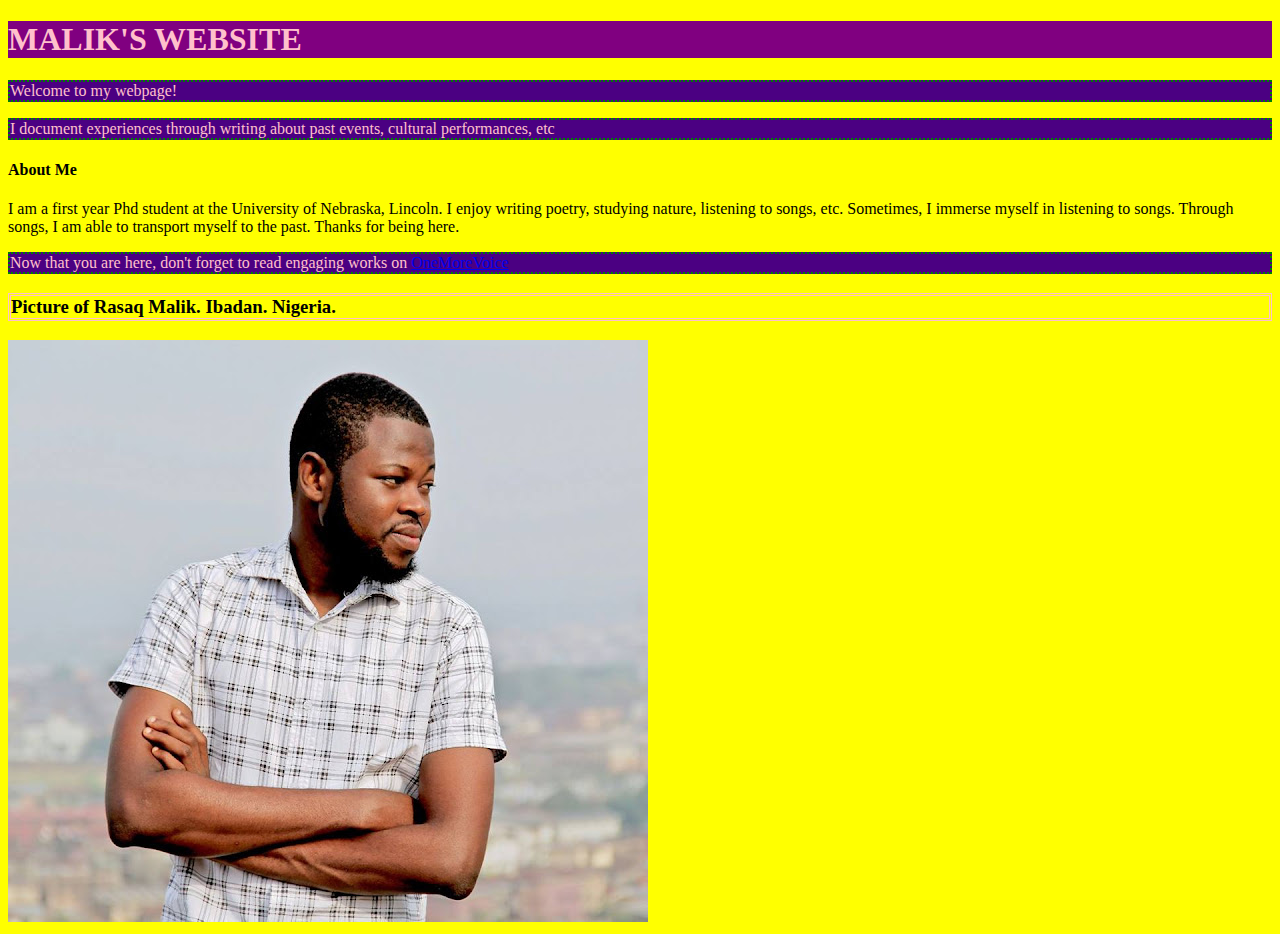
==== commit 69b0f486: "Add files via upload" ====
--- a/index.html
+++ b/index.html
@@ -1,206 +1,19 @@
-<!DOCTYPE html>
-<html  >
-<head>
-  <!-- Site made with Mobirise Website Builder v5.6.0, https://mobirise.com -->
-  <meta charset="UTF-8">
-  <meta http-equiv="X-UA-Compatible" content="IE=edge">
-  <meta name="generator" content="Mobirise v5.6.0, mobirise.com">
-  <meta name="viewport" content="width=device-width, initial-scale=1, minimum-scale=1">
-  <link rel="shortcut icon" href="assets/images/logo.png" type="image/x-icon">
-  <meta name="description" content="">
-  
-  
-  <title>Home</title>
-  <link rel="stylesheet" href="assets/bootstrap/css/bootstrap.min.css">
-  <link rel="stylesheet" href="assets/bootstrap/css/bootstrap-grid.min.css">
-  <link rel="stylesheet" href="assets/bootstrap/css/bootstrap-reboot.min.css">
-  <link rel="stylesheet" href="assets/parallax/jarallax.css">
-  <link rel="stylesheet" href="assets/dropdown/css/style.css">
-  <link rel="stylesheet" href="assets/socicon/css/styles.css">
-  <link rel="stylesheet" href="assets/theme/css/style.css">
-  <link rel="preload" href="https://fonts.googleapis.com/css?family=Jost:100,200,300,400,500,600,700,800,900,100i,200i,300i,400i,500i,600i,700i,800i,900i&display=swap" as="style" onload="this.onload=null;this.rel='stylesheet'">
-  <noscript><link rel="stylesheet" href="https://fonts.googleapis.com/css?family=Jost:100,200,300,400,500,600,700,800,900,100i,200i,300i,400i,500i,600i,700i,800i,900i&display=swap"></noscript>
-  <link rel="preload" as="style" href="assets/mobirise/css/mbr-additional.css"><link rel="stylesheet" href="assets/mobirise/css/mbr-additional.css" type="text/css">
-  
-  
-  
-  
-</head>
-<body>
-  
-  <section data-bs-version="5.1" class="menu cid-s48OLK6784" once="menu" id="menu1-h">
-    
-    <nav class="navbar navbar-dropdown navbar-fixed-top navbar-expand-lg">
-        <div class="container">
-            <div class="navbar-brand">
-                <span class="navbar-logo">
-                    <a href="https://mobiri.se">
-                        <img src="assets/images/logo.png" alt="Mobirise" style="height: 3.8rem;">
-                    </a>
-                </span>
-                <span class="navbar-caption-wrap"><a class="navbar-caption text-black display-7" href="https://mobiri.se">Brand Name</a></span>
-            </div>
-            <button class="navbar-toggler" type="button" data-toggle="collapse" data-bs-toggle="collapse" data-target="#navbarSupportedContent" data-bs-target="#navbarSupportedContent" aria-controls="navbarNavAltMarkup" aria-expanded="false" aria-label="Toggle navigation">
-                <div class="hamburger">
-                    <span></span>
-                    <span></span>
-                    <span></span>
-                    <span></span>
-                </div>
-            </button>
-            <div class="collapse navbar-collapse" id="navbarSupportedContent">
-                <ul class="navbar-nav nav-dropdown nav-right" data-app-modern-menu="true"><li class="nav-item"><a class="nav-link link text-black display-4" href="https://mobirise.com">Menu Item 1</a></li>
-                    <li class="nav-item"><a class="nav-link link text-black display-4" href="https://mobirise.com">
-                            Menu Item 2</a></li></ul>
-                
-                
-            </div>
-        </div>
-    </nav>
-
-</section>
-
-<section data-bs-version="5.1" class="header1 cid-s48MCQYojq mbr-fullscreen mbr-parallax-background" id="header1-f">
-
-    
-
-    <div class="mbr-overlay" style="opacity: 0.8; background-color: rgb(255, 255, 255);"></div>
-
-    <div class="align-center container">
-        <div class="row justify-content-center">
-            <div class="col-12 col-lg-8">
-                <h1 class="mbr-section-title mbr-fonts-style mb-3 display-1"><strong>Rasaq Malik Website</strong></h1>
-                
-                <p class="mbr-text mbr-fonts-style display-7">This is a default project. Click any text to edit or style it. Select text to insert a <a href="http://mobirise.com">link</a>. Click the blue "Gear" icon at the top right corner to hide/show buttons, text, title, and change the block background. Click the red "+" button at the bottom right corner to add a new block. Use the top left menu to create new pages, sites, and add new themes and extensions.</p>
-                <div class="mbr-section-btn mt-3"><a class="btn btn-success display-4" href="https://mobirise.com">Button 1</a> <a class="btn btn-success-outline display-4" href="https://mobirise.com">Button 2 &gt;</a></div>
-            </div>
-        </div>
-    </div>
-</section>
-
-<section data-bs-version="5.1" class="content1 cid-s48udlf8KU" id="content1-8">
-    
-    <div class="container">
-        <div class="row justify-content-center">
-            <div class="title col-12 col-md-9">
-                <h3 class="mbr-section-title mbr-fonts-style align-center mb-4 display-2"><strong>Work with Content</strong></h3>
-                <h4 class="mbr-section-subtitle align-center mbr-fonts-style mb-4 display-7">Click on the image to replace it. To change parameters of a block, click on <em>the blue gear icon</em>. You can set a background type and its content. Click on the Buttons parameter to enable buttons for this block. Click in the text to change your text style or color. Select text to change its formatting or add links.</h4>
-                
-            </div>
-        </div>
-    </div>
-</section>
-
-<section data-bs-version="5.1" class="image3 cid-s48upRUlSD" id="image3-9">
-    
-
-    
-
-    <div class="container">
-        <div class="row justify-content-center">
-            <div class="col-12 col-lg-9">
-                <div class="image-wrapper">
-                    <img src="assets/images/6.jpg" alt="Mobirise">
-                    <p class="mbr-description mbr-fonts-style mt-2 align-center display-4">
-                        Image Description</p>
-                </div>
-            </div>
-        </div>
-    </div>
-</section>
-
-<section data-bs-version="5.1" class="content1 cid-s48vaXqeL6" id="content1-b">
-    
-    <div class="container">
-        <div class="row justify-content-center">
-            <div class="title col-12 col-md-9">
-                <h3 class="mbr-section-title mbr-fonts-style align-center mb-4 display-2"><strong>Add new blocks</strong></h3>
-                <h4 class="mbr-section-subtitle align-center mbr-fonts-style mb-4 display-7">Mobirise offers several themes to work with. Each theme includes a set of various blocks: headers, content blocks, galleries and sliders, footers, etc. To add needed blocks to your page, click on <em>the red plus button </em>at the bottom right corner. You can select a needed block type. To add a block, click on it in the list or drag it to your page.</h4>
-                
-            </div>
-        </div>
-    </div>
-</section>
-
-<section data-bs-version="5.1" class="content1 cid-s48vnjULo4" id="content1-c">
-    
-    <div class="container">
-        <div class="row justify-content-center">
-            <div class="title col-12 col-md-9">
-                <h3 class="mbr-section-title mbr-fonts-style align-center mb-4 display-2"><strong>Create new pages</strong></h3>
-                <h4 class="mbr-section-subtitle align-center mbr-fonts-style mb-4 display-7">You can have multiple pages in your project. Find the menu icon at the top left corner. Move your cursor over it to open the main menu. Click on the <strong>Pages </strong>tab to manage your pages. Don't forget to set your page title and description. This info is used by browsers and search engines. The home page of your project cannot be removed.</h4>
-                
-            </div>
-        </div>
-    </div>
-</section>
-
-<section data-bs-version="5.1" class="content1 cid-s48vrXhP0J" id="content1-d">
-    
-    <div class="container">
-        <div class="row justify-content-center">
-            <div class="title col-12 col-md-9">
-                <h3 class="mbr-section-title mbr-fonts-style align-center mb-4 display-2"><strong>Publish your project
-</strong></h3>
-                <h4 class="mbr-section-subtitle align-center mbr-fonts-style mb-4 display-7">Click on the <strong>Publish </strong>button at the top right corner and select a needed publishing option. Use the Mobirise publish option to publish your test site on our servers. You can publish your site locally if you don't want to publish it online yet.</h4>
-                
-            </div>
-        </div>
-    </div>
-</section>
-
-<section data-bs-version="5.1" class="footer3 cid-s48P1Icc8J" once="footers" id="footer3-i">
-
-    
-
-    
-
-    <div class="container">
-        <div class="media-container-row align-center mbr-white">
-            <div class="row row-links">
-                <ul class="foot-menu">
-                    
-                    
-                    
-                    
-                    
-                <li class="foot-menu-item mbr-fonts-style display-7"><a href="https://mobirise.com/help/" class="text-success">Help Center</a></li><li class="foot-menu-item mbr-fonts-style display-7"><a href="http://forums.mobirise.com/" class="text-success">Mobirise Forums</a></li><li class="foot-menu-item mbr-fonts-style display-7"><a href="https://mobirise.com/" class="text-success">Mobirise.com</a></li></ul>
-            </div>
-            <div class="row social-row">
-                <div class="social-list align-right pb-2">
-                    
-                    
-                    
-                    
-                    
-                    
-                <div class="soc-item">
-                        <a href="https://twitter.com/mobirise" target="_blank">
-                            <span class="socicon-twitter socicon mbr-iconfont mbr-iconfont-social"></span>
-                        </a>
-                    </div><div class="soc-item">
-                        <a href="https://www.facebook.com/pages/Mobirise/1616226671953247" target="_blank">
-                            <span class="socicon-facebook socicon mbr-iconfont mbr-iconfont-social"></span>
-                        </a>
-                    </div><div class="soc-item">
-                        <a href="https://www.youtube.com/c/mobirise" target="_blank">
-                            <span class="socicon-youtube socicon mbr-iconfont mbr-iconfont-social"></span>
-                        </a>
-                    </div><div class="soc-item">
-                        <a href="https://instagram.com/mobirise" target="_blank">
-                            <span class="mbr-iconfont mbr-iconfont-social socicon-instagram socicon"></span>
-                        </a>
-                    </div></div>
-            </div>
-            <div class="row row-copirayt">
-                <p class="mbr-text mb-0 mbr-fonts-style mbr-white align-center display-7">
-                    © Copyright 2020 Mobirise. All Rights Reserved.
-                </p>
-            </div>
-        </div>
-    </div>
-</section><section style="background-color: #fff; font-family: -apple-system, BlinkMacSystemFont, 'Segoe UI', 'Roboto', 'Helvetica Neue', Arial, sans-serif; color:#aaa; font-size:12px; padding: 0; align-items: center; display: flex;"><a href="https://mobirise.site/c" style="flex: 1 1; height: 3rem; padding-left: 1rem;"></a><p style="flex: 0 0 auto; margin:0; padding-right:1rem;">Design a free <a href="https://mobirise.site/y" style="color:#aaa;">site</a> with Mobirise</p></section><script src="assets/bootstrap/js/bootstrap.bundle.min.js"></script>  <script src="assets/parallax/jarallax.js"></script>  <script src="assets/smoothscroll/smooth-scroll.js"></script>  <script src="assets/ytplayer/index.js"></script>  <script src="assets/dropdown/js/navbar-dropdown.js"></script>  <script src="assets/theme/js/script.js"></script>  
-  
-  
-</body>
-</html>+<!DOCTYPE html>
+<html>
+<head>
+<link rel="stylesheet" href="style.css">
+</head>
+<body>
+<h1>Malik's website</h1>
+<p>Welcome to my webpage!</p>
+<p id=highlight">I document experiences through writing about past events, cultural performances, etc
+<h4>About Me</h4> I am a first year Phd student at the University of Nebraska, Lincoln. I enjoy writing poetry,
+studying nature, listening to songs, etc. Sometimes, I immerse myself
+in listening to songs. Through songs, I am able to transport myself to the past. Thanks for being here.
+<p>Now that you are here, don't forget to read engaging works on <a
+href="http://onemorevoice.org/index.html">OneMoreVoice</a></p>
+<h3> Picture of Rasaq Malik. Ibadan. Nigeria. </h3>
+<img src="malik.jpg"
+alt="Rasaq Malik">
+</body>
+</html>
--- a/style.css
+++ b/style.css
@@ -0,0 +1,50 @@
+h1 {
+color:pink;
+font-family:helvetica;
+background-color: pink;
+border: 5px solid red
+padding: 50px;
+}
+h1 {
+   color: black
+   background:white;
+   font-family: "Gill Sans";
+   text-transform: uppercase;
+}
+p {
+color:pink;
+background-color: indigo;
+border: 2px dotted green;
+}
+#highlight {
+       color: orange;
+       background-color: green;
+       border: 2px dotted green;
+}
+.top {
+     background-color:red;
+     float:left;
+}
+h3 {
+    color: green
+    background-color: indigo;
+    border: 3px double pink;
+}
+body {
+background-color:yellow
+}
+h1 {
+   color:brown
+   font-family:helvetica;
+   background-color: purple;
+}
+ p {color: indigo:
+   background-color: brown;
+}
+h3 {
+   color:purple
+   background-color: white;
+}
+img {
+border: 5px solid fuchsia:
+}
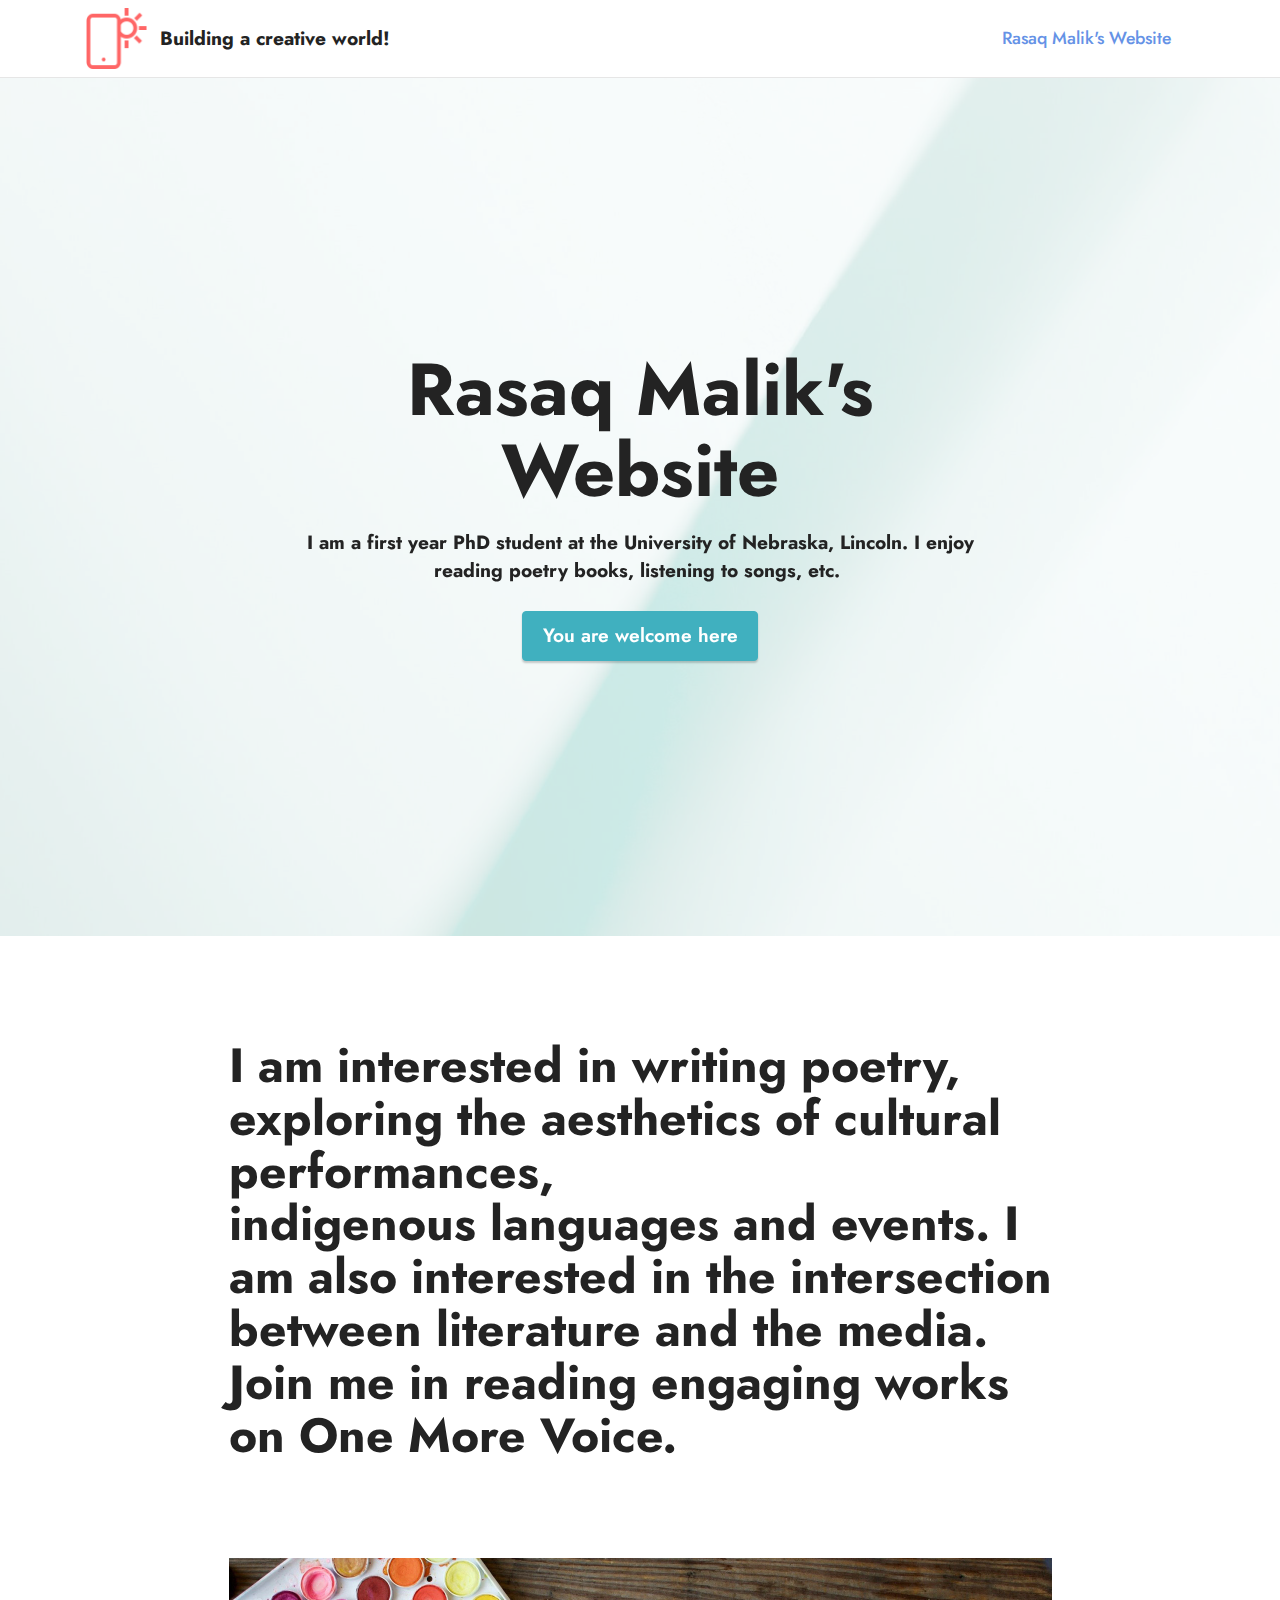
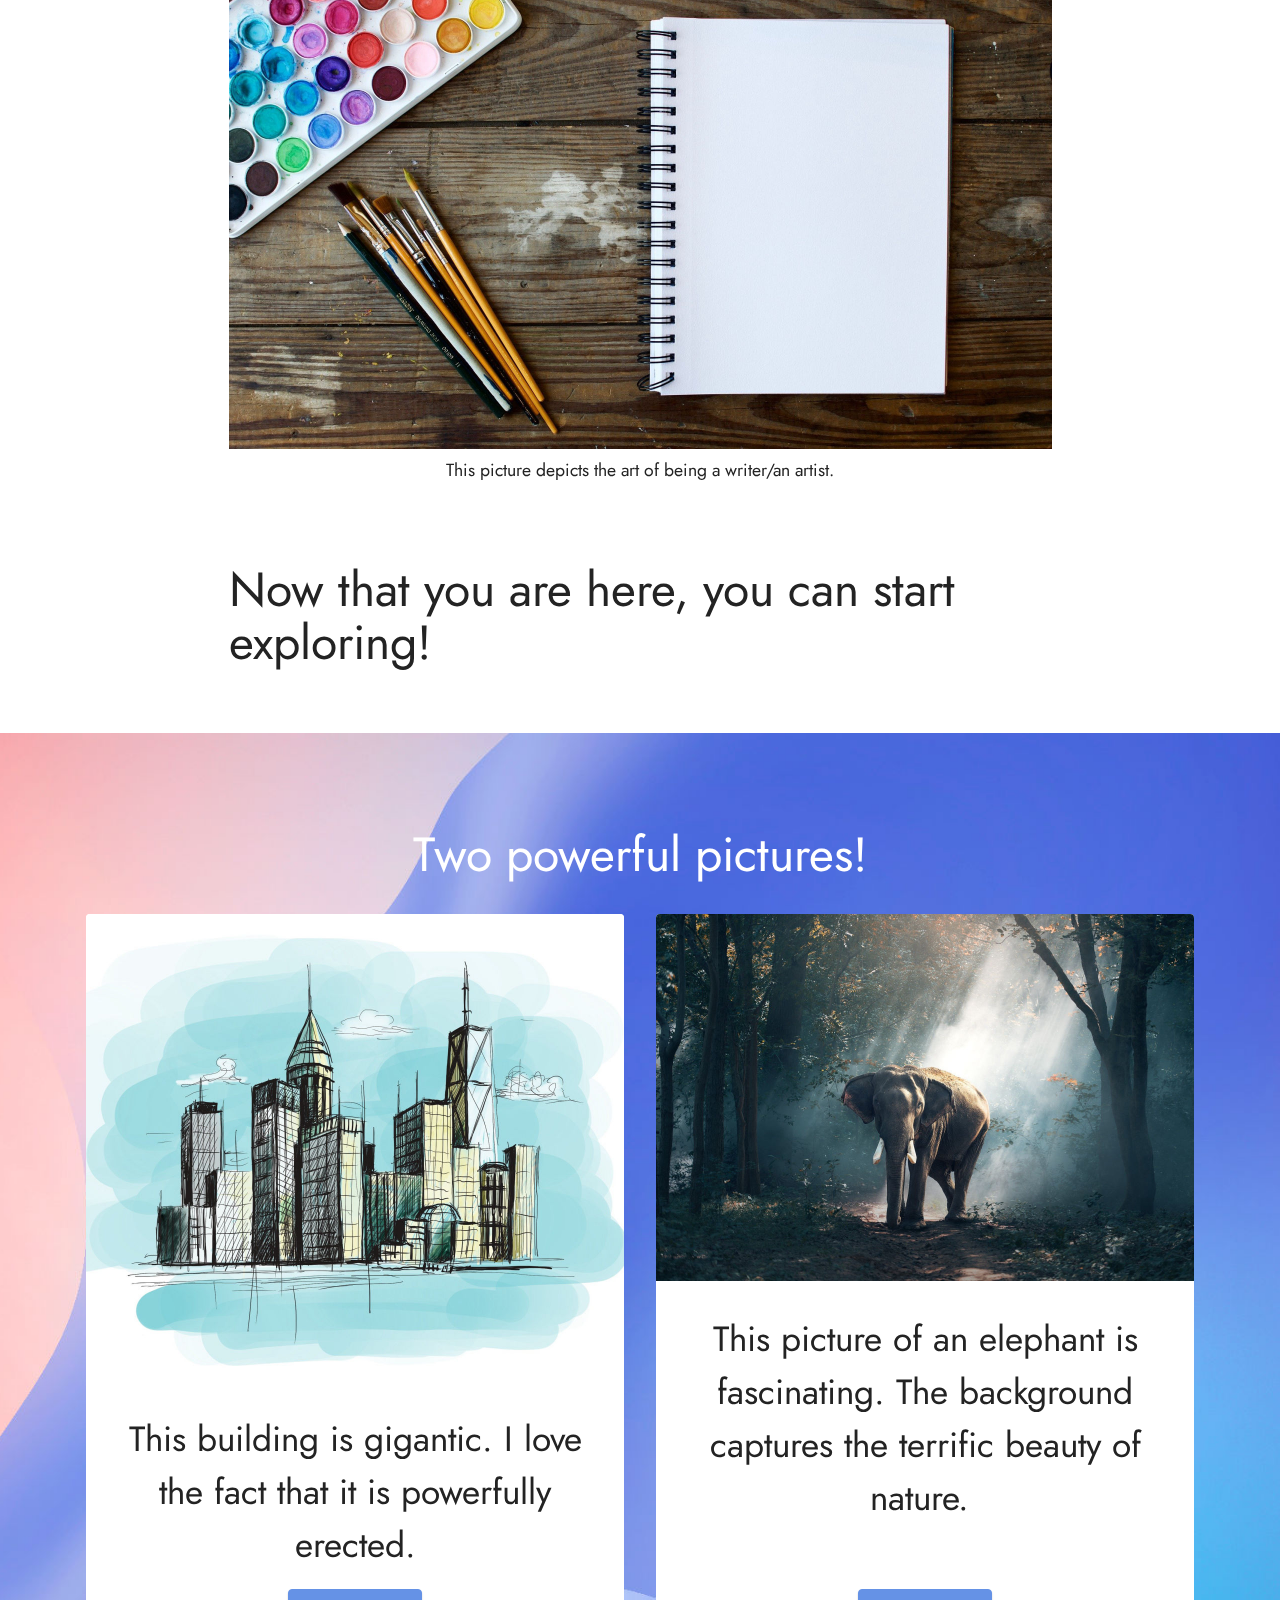
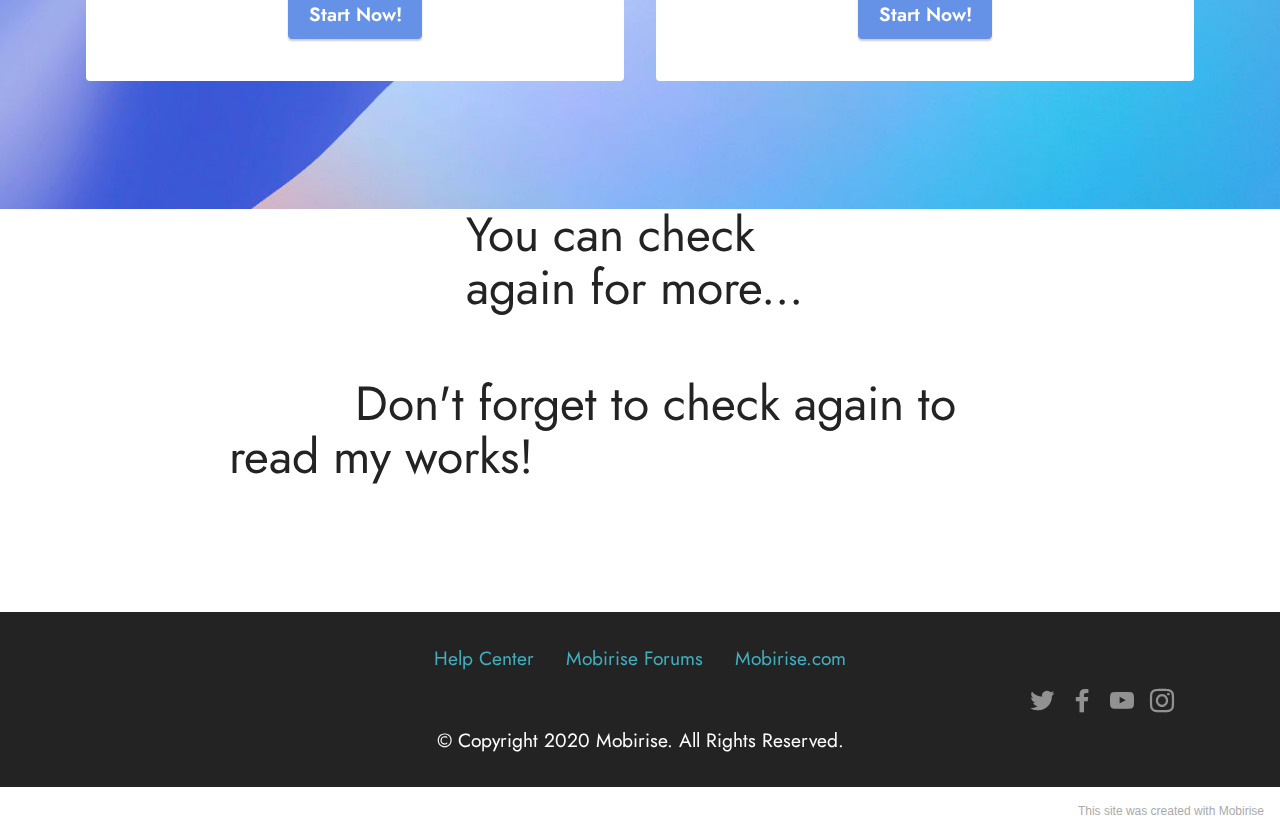
==== commit 292a60ee: "Add files via upload" ====
--- a/index.html
+++ b/index.html
@@ -1,19 +1,249 @@
-<!DOCTYPE html>
-<html>
-<head>
-<link rel="stylesheet" href="style.css">
-</head>
-<body>
-<h1>Malik's website</h1>
-<p>Welcome to my webpage!</p>
-<p id=highlight">I document experiences through writing about past events, cultural performances, etc
-<h4>About Me</h4> I am a first year Phd student at the University of Nebraska, Lincoln. I enjoy writing poetry,
-studying nature, listening to songs, etc. Sometimes, I immerse myself
-in listening to songs. Through songs, I am able to transport myself to the past. Thanks for being here.
-<p>Now that you are here, don't forget to read engaging works on <a
-href="http://onemorevoice.org/index.html">OneMoreVoice</a></p>
-<h3> Picture of Rasaq Malik. Ibadan. Nigeria. </h3>
-<img src="malik.jpg"
-alt="Rasaq Malik">
-</body>
-</html>
+<!DOCTYPE html>
+<html  >
+<head>
+  <!-- Site made with Mobirise Website Builder v5.6.0, https://mobirise.com -->
+  <meta charset="UTF-8">
+  <meta http-equiv="X-UA-Compatible" content="IE=edge">
+  <meta name="generator" content="Mobirise v5.6.0, mobirise.com">
+  <meta name="viewport" content="width=device-width, initial-scale=1, minimum-scale=1">
+  <link rel="shortcut icon" href="assets/images/logo.png" type="image/x-icon">
+  <meta name="description" content="">
+  
+  
+  <title>Home</title>
+  <link rel="stylesheet" href="assets/bootstrap/css/bootstrap.min.css">
+  <link rel="stylesheet" href="assets/bootstrap/css/bootstrap-grid.min.css">
+  <link rel="stylesheet" href="assets/bootstrap/css/bootstrap-reboot.min.css">
+  <link rel="stylesheet" href="assets/parallax/jarallax.css">
+  <link rel="stylesheet" href="assets/dropdown/css/style.css">
+  <link rel="stylesheet" href="assets/socicon/css/styles.css">
+  <link rel="stylesheet" href="assets/theme/css/style.css">
+  <link rel="preload" href="https://fonts.googleapis.com/css?family=Jost:100,200,300,400,500,600,700,800,900,100i,200i,300i,400i,500i,600i,700i,800i,900i&display=swap" as="style" onload="this.onload=null;this.rel='stylesheet'">
+  <noscript><link rel="stylesheet" href="https://fonts.googleapis.com/css?family=Jost:100,200,300,400,500,600,700,800,900,100i,200i,300i,400i,500i,600i,700i,800i,900i&display=swap"></noscript>
+  <link rel="preload" as="style" href="assets/mobirise/css/mbr-additional.css"><link rel="stylesheet" href="assets/mobirise/css/mbr-additional.css" type="text/css">
+  
+  
+  
+  
+</head>
+<body>
+  
+  <section data-bs-version="5.1" class="menu cid-s48OLK6784" once="menu" id="menu1-h">
+    
+    <nav class="navbar navbar-dropdown navbar-fixed-top navbar-expand-lg">
+        <div class="container">
+            <div class="navbar-brand">
+                <span class="navbar-logo">
+                    <a href="https://mobiri.se">
+                        <img src="assets/images/logo.png" alt="Mobirise" style="height: 3.8rem;">
+                    </a>
+                </span>
+                <span class="navbar-caption-wrap"><a class="navbar-caption text-black display-7" href="https://mobiri.se">Building a creative world!</a></span>
+            </div>
+            <button class="navbar-toggler" type="button" data-toggle="collapse" data-bs-toggle="collapse" data-target="#navbarSupportedContent" data-bs-target="#navbarSupportedContent" aria-controls="navbarNavAltMarkup" aria-expanded="false" aria-label="Toggle navigation">
+                <div class="hamburger">
+                    <span></span>
+                    <span></span>
+                    <span></span>
+                    <span></span>
+                </div>
+            </button>
+            <div class="collapse navbar-collapse" id="navbarSupportedContent">
+                <ul class="navbar-nav nav-dropdown nav-right" data-app-modern-menu="true"><li class="nav-item"><a class="nav-link link text-primary display-4" href="https://mobirise.com">Rasaq Malik's Website</a></li></ul>
+                
+                
+            </div>
+        </div>
+    </nav>
+
+</section>
+
+<section data-bs-version="5.1" class="header1 cid-s48MCQYojq mbr-fullscreen mbr-parallax-background" id="header1-f">
+
+    
+
+    <div class="mbr-overlay" style="opacity: 0.8; background-color: rgb(255, 255, 255);"></div>
+
+    <div class="align-center container">
+        <div class="row justify-content-center">
+            <div class="col-12 col-lg-8">
+                <h1 class="mbr-section-title mbr-fonts-style mb-3 display-1"><strong>Rasaq Malik's Website</strong></h1>
+                
+                <p class="mbr-text mbr-fonts-style display-7"><strong>I am a first year PhD student at the University of Nebraska, Lincoln. I enjoy reading poetry books, listening to songs, etc.&nbsp;</strong></p>
+                <div class="mbr-section-btn mt-3"><a class="btn btn-success display-7" href="https://mobirise.com">You are welcome here</a></div>
+            </div>
+        </div>
+    </div>
+</section>
+
+<section data-bs-version="5.1" class="content1 cid-s48udlf8KU" id="content1-8">
+    
+    <div class="container">
+        <div class="row justify-content-center">
+            <div class="title col-12 col-md-9">
+                <h3 class="mbr-section-title mbr-fonts-style align-center mb-4 display-2"><strong>I am interested in writing poetry, exploring the aesthetics&nbsp;of cultural performances, indigenous&nbsp;languages and events. I am also interested in the intersection between literature and the media. Join me in reading engaging works on One More Voice.&nbsp;</strong></h3>
+                <h4 class="mbr-section-subtitle align-center mbr-fonts-style mb-4 display-7"></h4>
+                
+            </div>
+        </div>
+    </div>
+</section>
+
+<section data-bs-version="5.1" class="image3 cid-s48upRUlSD" id="image3-9">
+    
+
+    
+
+    <div class="container">
+        <div class="row justify-content-center">
+            <div class="col-12 col-lg-9">
+                <div class="image-wrapper">
+                    <a href="assets/images/malik.jpg"><img src="assets/images/mbr-1646x982.jpg" alt="mobirise"></a>
+                    <p class="mbr-description mbr-fonts-style mt-2 align-center display-4">This picture depicts the art of being a writer/an artist.</p>
+                </div>
+            </div>
+        </div>
+    </div>
+</section>
+
+<section data-bs-version="5.1" class="content1 cid-s48vaXqeL6" id="content1-b">
+    
+    <div class="container">
+        <div class="row justify-content-center">
+            <div class="title col-12 col-md-9">
+                <h3 class="mbr-section-title mbr-fonts-style align-center mb-4 display-2">Now that you are here, you can start exploring!</h3>
+                <h4 class="mbr-section-subtitle align-center mbr-fonts-style mb-4 display-7"></h4>
+                
+            </div>
+        </div>
+    </div>
+</section>
+
+<section data-bs-version="5.1" class="gallery2 cid-sWB4SLF5JW" id="gallery2-k">
+    
+    
+    <div class="container">
+        <div class="mbr-section-head">
+            <h4 class="mbr-section-title mbr-fonts-style align-center mb-0 display-2">Two powerful pictures!</h4>
+            
+        </div>
+        <div class="row mt-4">
+            
+            <div class="item features-image сol-12 col-md-6 col-lg-6 active">
+                <div class="item-wrapper">
+                    <div class="item-img">
+                        <img src="assets/images/mbr-1076x934.jpg" alt="" data-slide-to="1" data-bs-slide-to="1">
+                    </div>
+                    <div class="item-content">
+                        <h5 class="item-title mbr-fonts-style display-5">This building is gigantic. I love the fact that it is powerfully erected.</h5>
+                        
+                        
+                    </div>
+                    <div class="mbr-section-btn item-footer mt-2">
+                        <a href="" class="btn btn-primary item-btn display-7" target="_blank">Start
+                            Now!</a>
+                    </div>
+                </div>
+            </div><div class="item features-image сol-12 col-md-6 col-lg-6 active">
+                <div class="item-wrapper">
+                    <div class="item-img">
+                        <img src="assets/images/mbr-1076x734.jpg" alt="" data-slide-to="1" data-bs-slide-to="2">
+                    </div>
+                    <div class="item-content">
+                        <h5 class="item-title mbr-fonts-style display-5">This picture of an elephant is fascinating. The background captures the terrific beauty of nature.&nbsp;</h5>
+                        
+                        
+                    </div>
+                    <div class="mbr-section-btn item-footer mt-2">
+                        <a href="" class="btn btn-primary item-btn display-7" target="_blank">Start
+                            Now!</a>
+                    </div>
+                </div>
+            </div>
+            
+            
+        </div>
+    </div>
+</section>
+
+<section data-bs-version="5.1" class="content1 cid-s48vnjULo4" id="content1-c">
+    
+    <div class="container">
+        <div class="row justify-content-center">
+            <div class="title col-12 col-md-4">
+                <h3 class="mbr-section-title mbr-fonts-style align-center mb-4 display-2">You can check again for more...</h3>
+                <h4 class="mbr-section-subtitle align-center mbr-fonts-style mb-4 display-7"></h4>
+                
+            </div>
+        </div>
+    </div>
+</section>
+
+<section data-bs-version="5.1" class="content1 cid-s48vrXhP0J" id="content1-d">
+    
+    <div class="container">
+        <div class="row justify-content-center">
+            <div class="title col-12 col-md-9">
+                <h3 class="mbr-section-title mbr-fonts-style align-center mb-4 display-2">&nbsp; &nbsp; &nbsp; &nbsp; &nbsp;Don't forget to check again to read my works!</h3>
+                <h4 class="mbr-section-subtitle align-center mbr-fonts-style mb-4 display-7"></h4>
+                
+            </div>
+        </div>
+    </div>
+</section>
+
+<section data-bs-version="5.1" class="footer3 cid-s48P1Icc8J" once="footers" id="footer3-i">
+
+    
+
+    
+
+    <div class="container">
+        <div class="media-container-row align-center mbr-white">
+            <div class="row row-links">
+                <ul class="foot-menu">
+                    
+                    
+                    
+                    
+                    
+                <li class="foot-menu-item mbr-fonts-style display-7"><a href="https://mobirise.com/help/" class="text-success">Help Center</a></li><li class="foot-menu-item mbr-fonts-style display-7"><a href="http://forums.mobirise.com/" class="text-success">Mobirise Forums</a></li><li class="foot-menu-item mbr-fonts-style display-7"><a href="https://mobirise.com/" class="text-success">Mobirise.com</a></li></ul>
+            </div>
+            <div class="row social-row">
+                <div class="social-list align-right pb-2">
+                    
+                    
+                    
+                    
+                    
+                    
+                <div class="soc-item">
+                        <a href="https://twitter.com/mobirise" target="_blank">
+                            <span class="socicon-twitter socicon mbr-iconfont mbr-iconfont-social"></span>
+                        </a>
+                    </div><div class="soc-item">
+                        <a href="https://www.facebook.com/pages/Mobirise/1616226671953247" target="_blank">
+                            <span class="socicon-facebook socicon mbr-iconfont mbr-iconfont-social"></span>
+                        </a>
+                    </div><div class="soc-item">
+                        <a href="https://www.youtube.com/c/mobirise" target="_blank">
+                            <span class="socicon-youtube socicon mbr-iconfont mbr-iconfont-social"></span>
+                        </a>
+                    </div><div class="soc-item">
+                        <a href="https://instagram.com/mobirise" target="_blank">
+                            <span class="mbr-iconfont mbr-iconfont-social socicon-instagram socicon"></span>
+                        </a>
+                    </div></div>
+            </div>
+            <div class="row row-copirayt">
+                <p class="mbr-text mb-0 mbr-fonts-style mbr-white align-center display-7">
+                    © Copyright 2020 Mobirise. All Rights Reserved.
+                </p>
+            </div>
+        </div>
+    </div>
+</section><section style="background-color: #fff; font-family: -apple-system, BlinkMacSystemFont, 'Segoe UI', 'Roboto', 'Helvetica Neue', Arial, sans-serif; color:#aaa; font-size:12px; padding: 0; align-items: center; display: flex;"><a href="https://mobirise.site/n" style="flex: 1 1; height: 3rem; padding-left: 1rem;"></a><p style="flex: 0 0 auto; margin:0; padding-right:1rem;"><a href="https://mobirise.site/c" style="color:#aaa;">This</a> site was created with Mobirise</p></section><script src="assets/bootstrap/js/bootstrap.bundle.min.js"></script>  <script src="assets/parallax/jarallax.js"></script>  <script src="assets/smoothscroll/smooth-scroll.js"></script>  <script src="assets/ytplayer/index.js"></script>  <script src="assets/dropdown/js/navbar-dropdown.js"></script>  <script src="assets/theme/js/script.js"></script>  
+  
+  
+</body>
+</html>--- a/assets/parallax/jarallax.css
+++ b/assets/parallax/jarallax.css
@@ -0,0 +1,15 @@
+.jarallax {
+    position: relative;
+    z-index: 0;
+}
+.jarallax > .jarallax-img {
+    position: absolute;
+    object-fit: cover;
+    /* support for plugin https://github.com/bfred-it/object-fit-images */
+    font-family: 'object-fit: cover;';
+    top: 0;
+    left: 0;
+    width: 100%;
+    height: 100%;
+    z-index: -1;
+}--- a/assets/dropdown/css/style.css
+++ b/assets/dropdown/css/style.css
@@ -0,0 +1,265 @@
+.navbar-dropdown {
+  left: 0;
+  padding: 0;
+  position: absolute;
+  right: 0;
+  top: 0;
+  transition: all 0.45s ease;
+  z-index: 1030;
+  background: #282828; }
+  .navbar-dropdown .navbar-logo {
+    margin-right: 0.8rem;
+    transition: margin 0.3s ease-in-out;
+    vertical-align: middle; }
+    .navbar-dropdown .navbar-logo img {
+      height: 3.125rem;
+      transition: all 0.3s ease-in-out; }
+    .navbar-dropdown .navbar-logo.mbr-iconfont {
+      font-size: 3.125rem;
+      line-height: 3.125rem; }
+  .navbar-dropdown .navbar-caption {
+    font-weight: 700;
+    white-space: normal;
+    vertical-align: -4px;
+    line-height: 3.125rem !important; }
+    .navbar-dropdown .navbar-caption, .navbar-dropdown .navbar-caption:hover {
+      color: inherit;
+      text-decoration: none; }
+  .navbar-dropdown .mbr-iconfont + .navbar-caption {
+    vertical-align: -1px; }
+  .navbar-dropdown.navbar-fixed-top {
+    position: fixed; }
+  .navbar-dropdown .navbar-brand span {
+    vertical-align: -4px; }
+  .navbar-dropdown.bg-color.transparent {
+    background: none; }
+  .navbar-dropdown.navbar-short .navbar-brand {
+    padding: 0.625rem 0; }
+    .navbar-dropdown.navbar-short .navbar-brand span {
+      vertical-align: -1px; }
+  .navbar-dropdown.navbar-short .navbar-caption {
+    line-height: 2.375rem !important;
+    vertical-align: -2px; }
+  .navbar-dropdown.navbar-short .navbar-logo {
+    margin-right: 0.5rem; }
+    .navbar-dropdown.navbar-short .navbar-logo img {
+      height: 2.375rem; }
+    .navbar-dropdown.navbar-short .navbar-logo.mbr-iconfont {
+      font-size: 2.375rem;
+      line-height: 2.375rem; }
+  .navbar-dropdown.navbar-short .mbr-table-cell {
+    height: 3.625rem; }
+  .navbar-dropdown .navbar-close {
+    left: 0.6875rem;
+    position: fixed;
+    top: 0.75rem;
+    z-index: 1000; }
+  .navbar-dropdown .hamburger-icon {
+    content: "";
+    display: inline-block;
+    vertical-align: middle;
+    width: 16px;
+    -webkit-box-shadow: 0 -6px 0 1px #282828,0 0 0 1px #282828,0 6px 0 1px #282828;
+    -moz-box-shadow: 0 -6px 0 1px #282828,0 0 0 1px #282828,0 6px 0 1px #282828;
+    box-shadow: 0 -6px 0 1px #282828,0 0 0 1px #282828,0 6px 0 1px #282828; }
+
+.dropdown-menu .dropdown-toggle[data-toggle="dropdown-submenu"]::after {
+  border-bottom: 0.35em solid transparent;
+  border-left: 0.35em solid;
+  border-right: 0;
+  border-top: 0.35em solid transparent;
+  margin-left: 0.3rem; }
+
+.dropdown-menu .dropdown-item:focus {
+  outline: 0; }
+
+.nav-dropdown {
+  font-size: 0.75rem;
+  font-weight: 500;
+  height: auto !important; }
+  .nav-dropdown .nav-btn {
+    padding-left: 1rem; }
+  .nav-dropdown .link {
+    margin: .667em 1.667em;
+    font-weight: 500;
+    padding: 0;
+    transition: color .2s ease-in-out; }
+    .nav-dropdown .link.dropdown-toggle {
+      margin-right: 2.583em; }
+      .nav-dropdown .link.dropdown-toggle::after {
+        margin-left: .25rem;
+        border-top: 0.35em solid;
+        border-right: 0.35em solid transparent;
+        border-left: 0.35em solid transparent;
+        border-bottom: 0; }
+      .nav-dropdown .link.dropdown-toggle[aria-expanded="true"] {
+        margin: 0;
+        padding: 0.667em 3.263em  0.667em 1.667em; }
+  .nav-dropdown .link::after,
+  .nav-dropdown .dropdown-item::after {
+    color: inherit; }
+  .nav-dropdown .btn {
+    font-size: 0.75rem;
+    font-weight: 700;
+    letter-spacing: 0;
+    margin-bottom: 0;
+    padding-left: 1.25rem;
+    padding-right: 1.25rem; }
+  .nav-dropdown .dropdown-menu {
+    border-radius: 0;
+    border: 0;
+    left: 0;
+    margin: 0;
+    padding-bottom: 1.25rem;
+    padding-top: 1.25rem;
+    position: relative; }
+  .nav-dropdown .dropdown-submenu {
+    margin-left: 0.125rem;
+    top: 0; }
+  .nav-dropdown .dropdown-item {
+    font-weight: 500;
+    line-height: 2;
+    padding: 0.3846em 4.615em 0.3846em 1.5385em;
+    position: relative;
+    transition: color .2s ease-in-out, background-color .2s ease-in-out; }
+    .nav-dropdown .dropdown-item::after {
+      margin-top: -0.3077em;
+      position: absolute;
+      right: 1.1538em;
+      top: 50%; }
+    .nav-dropdown .dropdown-item:focus, .nav-dropdown .dropdown-item:hover {
+      background: none; }
+
+@media (max-width: 767px) {
+  .nav-dropdown.navbar-toggleable-sm {
+    bottom: 0;
+    display: none;
+    left: 0;
+    overflow-x: hidden;
+    position: fixed;
+    top: 0;
+    transform: translateX(-100%);
+    -ms-transform: translateX(-100%);
+    -webkit-transform: translateX(-100%);
+    width: 18.75rem;
+    z-index: 999; } }
+.nav-dropdown.navbar-toggleable-xl {
+  bottom: 0;
+  display: none;
+  left: 0;
+  overflow-x: hidden;
+  position: fixed;
+  top: 0;
+  transform: translateX(-100%);
+  -ms-transform: translateX(-100%);
+  -webkit-transform: translateX(-100%);
+  width: 18.75rem;
+  z-index: 999; }
+
+.nav-dropdown-sm {
+  display: block !important;
+  overflow-x: hidden;
+  overflow: auto;
+  padding-top: 3.875rem; }
+  .nav-dropdown-sm::after {
+    content: "";
+    display: block;
+    height: 3rem;
+    width: 100%; }
+  .nav-dropdown-sm.collapse.in ~ .navbar-close {
+    display: block !important; }
+  .nav-dropdown-sm.collapsing, .nav-dropdown-sm.collapse.in {
+    transform: translateX(0);
+    -ms-transform: translateX(0);
+    -webkit-transform: translateX(0);
+    transition: all 0.25s ease-out;
+    -webkit-transition: all 0.25s ease-out;
+    background: #282828; }
+  .nav-dropdown-sm.collapsing[aria-expanded="false"] {
+    transform: translateX(-100%);
+    -ms-transform: translateX(-100%);
+    -webkit-transform: translateX(-100%); }
+  .nav-dropdown-sm .nav-item {
+    display: block;
+    margin-left: 0 !important;
+    padding-left: 0; }
+  .nav-dropdown-sm .link,
+  .nav-dropdown-sm .dropdown-item {
+    border-top: 1px dotted rgba(255, 255, 255, 0.1);
+    font-size: 0.8125rem;
+    line-height: 1.6;
+    margin: 0 !important;
+    padding: 0.875rem 2.4rem 0.875rem 1.5625rem !important;
+    position: relative;
+    white-space: normal; }
+    .nav-dropdown-sm .link:focus, .nav-dropdown-sm .link:hover,
+    .nav-dropdown-sm .dropdown-item:focus,
+    .nav-dropdown-sm .dropdown-item:hover {
+      background: rgba(0, 0, 0, 0.2) !important;
+      color: #c0a375; }
+  .nav-dropdown-sm .nav-btn {
+    position: relative;
+    padding: 1.5625rem 1.5625rem 0 1.5625rem; }
+    .nav-dropdown-sm .nav-btn::before {
+      border-top: 1px dotted rgba(255, 255, 255, 0.1);
+      content: "";
+      left: 0;
+      position: absolute;
+      top: 0;
+      width: 100%; }
+    .nav-dropdown-sm .nav-btn + .nav-btn {
+      padding-top: 0.625rem; }
+      .nav-dropdown-sm .nav-btn + .nav-btn::before {
+        display: none; }
+  .nav-dropdown-sm .btn {
+    padding: 0.625rem 0; }
+  .nav-dropdown-sm .dropdown-toggle[data-toggle="dropdown-submenu"]::after {
+    margin-left: .25rem;
+    border-top: 0.35em solid;
+    border-right: 0.35em solid transparent;
+    border-left: 0.35em solid transparent;
+    border-bottom: 0; }
+  .nav-dropdown-sm .dropdown-toggle[data-toggle="dropdown-submenu"][aria-expanded="true"]::after {
+    border-top: 0;
+    border-right: 0.35em solid transparent;
+    border-left: 0.35em solid transparent;
+    border-bottom: 0.35em solid; }
+  .nav-dropdown-sm .dropdown-menu {
+    margin: 0;
+    padding: 0;
+    position: relative;
+    top: 0;
+    left: 0;
+    width: 100%;
+    border: 0;
+    float: none;
+    border-radius: 0;
+    background: none; }
+  .nav-dropdown-sm .dropdown-submenu {
+    left: 100%;
+    margin-left: 0.125rem;
+    margin-top: -1.25rem;
+    top: 0; }
+
+.navbar-toggleable-sm .nav-dropdown .dropdown-menu {
+  position: absolute; }
+
+.navbar-toggleable-sm .nav-dropdown .dropdown-submenu {
+  left: 100%;
+  margin-left: 0.125rem;
+  margin-top: -1.25rem;
+  top: 0; }
+
+.navbar-toggleable-sm.opened .nav-dropdown .dropdown-menu {
+  position: relative; }
+
+.navbar-toggleable-sm.opened .nav-dropdown .dropdown-submenu {
+  left: 0;
+  margin-left: 00rem;
+  margin-top: 0rem;
+  top: 0; }
+
+.is-builder .nav-dropdown.collapsing {
+  transition: none !important; }
+
+
--- a/assets/socicon/css/styles.css
+++ b/assets/socicon/css/styles.css
@@ -0,0 +1,934 @@
+@charset "UTF-8";
+
+@font-face {
+  font-family: 'Socicon';
+  src:  url('../fonts/socicon.eot');
+  src:  url('../fonts/socicon.eot?#iefix') format('embedded-opentype'),
+    url('../fonts/socicon.woff2') format('woff2'),
+    url('../fonts/socicon.ttf') format('truetype'),
+    url('../fonts/socicon.woff') format('woff'),
+    url('../fonts/socicon.svg#socicon') format('svg');
+  font-weight: normal;
+  font-style: normal;
+  font-display: swap;
+}
+
+[data-icon]:before {
+  font-family: "socicon" !important;
+  content: attr(data-icon);
+  font-style: normal !important;
+  font-weight: normal !important;
+  font-variant: normal !important;
+  text-transform: none !important;
+  speak: none;
+  line-height: 1;
+  -webkit-font-smoothing: antialiased;
+  -moz-osx-font-smoothing: grayscale;
+}
+
+[class^="socicon-"], [class*=" socicon-"] {
+  /* use !important to prevent issues with browser extensions that change fonts */
+  font-family: 'Socicon' !important;
+  speak: none;
+  font-style: normal;
+  font-weight: normal;
+  font-variant: normal;
+  text-transform: none;
+  line-height: 1;
+
+  /* Better Font Rendering =========== */
+  -webkit-font-smoothing: antialiased;
+  -moz-osx-font-smoothing: grayscale;
+}
+
+.socicon-eitaa:before {
+  content: "\e97c";
+}
+.socicon-soroush:before {
+  content: "\e97d";
+}
+.socicon-bale:before {
+  content: "\e97e";
+}
+.socicon-zazzle:before {
+  content: "\e97b";
+}
+.socicon-society6:before {
+  content: "\e97a";
+}
+.socicon-redbubble:before {
+  content: "\e979";
+}
+.socicon-avvo:before {
+  content: "\e978";
+}
+.socicon-stitcher:before {
+  content: "\e977";
+}
+.socicon-googlehangouts:before {
+  content: "\e974";
+}
+.socicon-dlive:before {
+  content: "\e975";
+}
+.socicon-vsco:before {
+  content: "\e976";
+}
+.socicon-flipboard:before {
+  content: "\e973";
+}
+.socicon-ubuntu:before {
+  content: "\e958";
+}
+.socicon-artstation:before {
+  content: "\e959";
+}
+.socicon-invision:before {
+  content: "\e95a";
+}
+.socicon-torial:before {
+  content: "\e95b";
+}
+.socicon-collectorz:before {
+  content: "\e95c";
+}
+.socicon-seenthis:before {
+  content: "\e95d";
+}
+.socicon-googleplaymusic:before {
+  content: "\e95e";
+}
+.socicon-debian:before {
+  content: "\e95f";
+}
+.socicon-filmfreeway:before {
+  content: "\e960";
+}
+.socicon-gnome:before {
+  content: "\e961";
+}
+.socicon-itchio:before {
+  content: "\e962";
+}
+.socicon-jamendo:before {
+  content: "\e963";
+}
+.socicon-mix:before {
+  content: "\e964";
+}
+.socicon-sharepoint:before {
+  content: "\e965";
+}
+.socicon-tinder:before {
+  content: "\e966";
+}
+.socicon-windguru:before {
+  content: "\e967";
+}
+.socicon-cdbaby:before {
+  content: "\e968";
+}
+.socicon-elementaryos:before {
+  content: "\e969";
+}
+.socicon-stage32:before {
+  content: "\e96a";
+}
+.socicon-tiktok:before {
+  content: "\e96b";
+}
+.socicon-gitter:before {
+  content: "\e96c";
+}
+.socicon-letterboxd:before {
+  content: "\e96d";
+}
+.socicon-threema:before {
+  content: "\e96e";
+}
+.socicon-splice:before {
+  content: "\e96f";
+}
+.socicon-metapop:before {
+  content: "\e970";
+}
+.socicon-naver:before {
+  content: "\e971";
+}
+.socicon-remote:before {
+  content: "\e972";
+}
+.socicon-internet:before {
+  content: "\e957";
+}
+.socicon-moddb:before {
+  content: "\e94b";
+}
+.socicon-indiedb:before {
+  content: "\e94c";
+}
+.socicon-traxsource:before {
+  content: "\e94d";
+}
+.socicon-gamefor:before {
+  content: "\e94e";
+}
+.socicon-pixiv:before {
+  content: "\e94f";
+}
+.socicon-myanimelist:before {
+  content: "\e950";
+}
+.socicon-blackberry:before {
+  content: "\e951";
+}
+.socicon-wickr:before {
+  content: "\e952";
+}
+.socicon-spip:before {
+  content: "\e953";
+}
+.socicon-napster:before {
+  content: "\e954";
+}
+.socicon-beatport:before {
+  content: "\e955";
+}
+.socicon-hackerone:before {
+  content: "\e956";
+}
+.socicon-hackernews:before {
+  content: "\e946";
+}
+.socicon-smashwords:before {
+  content: "\e947";
+}
+.socicon-kobo:before {
+  content: "\e948";
+}
+.socicon-bookbub:before {
+  content: "\e949";
+}
+.socicon-mailru:before {
+  content: "\e94a";
+}
+.socicon-gitlab:before {
+  content: "\e945";
+}
+.socicon-instructables:before {
+  content: "\e944";
+}
+.socicon-portfolio:before {
+  content: "\e943";
+}
+.socicon-codered:before {
+  content: "\e940";
+}
+.socicon-origin:before {
+  content: "\e941";
+}
+.socicon-nextdoor:before {
+  content: "\e942";
+}
+.socicon-udemy:before {
+  content: "\e93f";
+}
+.socicon-livemaster:before {
+  content: "\e93e";
+}
+.socicon-crunchbase:before {
+  content: "\e93b";
+}
+.socicon-homefy:before {
+  content: "\e93c";
+}
+.socicon-calendly:before {
+  content: "\e93d";
+}
+.socicon-realtor:before {
+  content: "\e90f";
+}
+.socicon-tidal:before {
+  content: "\e910";
+}
+.socicon-qobuz:before {
+  content: "\e911";
+}
+.socicon-natgeo:before {
+  content: "\e912";
+}
+.socicon-mastodon:before {
+  content: "\e913";
+}
+.socicon-unsplash:before {
+  content: "\e914";
+}
+.socicon-homeadvisor:before {
+  content: "\e915";
+}
+.socicon-angieslist:before {
+  content: "\e916";
+}
+.socicon-codepen:before {
+  content: "\e917";
+}
+.socicon-slack:before {
+  content: "\e918";
+}
+.socicon-openaigym:before {
+  content: "\e919";
+}
+.socicon-logmein:before {
+  content: "\e91a";
+}
+.socicon-fiverr:before {
+  content: "\e91b";
+}
+.socicon-gotomeeting:before {
+  content: "\e91c";
+}
+.socicon-aliexpress:before {
+  content: "\e91d";
+}
+.socicon-guru:before {
+  content: "\e91e";
+}
+.socicon-appstore:before {
+  content: "\e91f";
+}
+.socicon-homes:before {
+  content: "\e920";
+}
+.socicon-zoom:before {
+  content: "\e921";
+}
+.socicon-alibaba:before {
+  content: "\e922";
+}
+.socicon-craigslist:before {
+  content: "\e923";
+}
+.socicon-wix:before {
+  content: "\e924";
+}
+.socicon-redfin:before {
+  content: "\e925";
+}
+.socicon-googlecalendar:before {
+  content: "\e926";
+}
+.socicon-shopify:before {
+  content: "\e927";
+}
+.socicon-freelancer:before {
+  content: "\e928";
+}
+.socicon-seedrs:before {
+  content: "\e929";
+}
+.socicon-bing:before {
+  content: "\e92a";
+}
+.socicon-doodle:before {
+  content: "\e92b";
+}
+.socicon-bonanza:before {
+  content: "\e92c";
+}
+.socicon-squarespace:before {
+  content: "\e92d";
+}
+.socicon-toptal:before {
+  content: "\e92e";
+}
+.socicon-gust:before {
+  content: "\e92f";
+}
+.socicon-ask:before {
+  content: "\e930";
+}
+.socicon-trulia:before {
+  content: "\e931";
+}
+.socicon-loomly:before {
+  content: "\e932";
+}
+.socicon-ghost:before {
+  content: "\e933";
+}
+.socicon-upwork:before {
+  content: "\e934";
+}
+.socicon-fundable:before {
+  content: "\e935";
+}
+.socicon-booking:before {
+  content: "\e936";
+}
+.socicon-googlemaps:before {
+  content: "\e937";
+}
+.socicon-zillow:before {
+  content: "\e938";
+}
+.socicon-niconico:before {
+  content: "\e939";
+}
+.socicon-toneden:before {
+  content: "\e93a";
+}
+.socicon-augment:before {
+  content: "\e908";
+}
+.socicon-bitbucket:before {
+  content: "\e909";
+}
+.socicon-fyuse:before {
+  content: "\e90a";
+}
+.socicon-yt-gaming:before {
+  content: "\e90b";
+}
+.socicon-sketchfab:before {
+  content: "\e90c";
+}
+.socicon-mobcrush:before {
+  content: "\e90d";
+}
+.socicon-microsoft:before {
+  content: "\e90e";
+}
+.socicon-pandora:before {
+  content: "\e907";
+}
+.socicon-messenger:before {
+  content: "\e906";
+}
+.socicon-gamewisp:before {
+  content: "\e905";
+}
+.socicon-bloglovin:before {
+  content: "\e904";
+}
+.socicon-tunein:before {
+  content: "\e903";
+}
+.socicon-gamejolt:before {
+  content: "\e901";
+}
+.socicon-trello:before {
+  content: "\e902";
+}
+.socicon-spreadshirt:before {
+  content: "\e900";
+}
+.socicon-500px:before {
+  content: "\e000";
+}
+.socicon-8tracks:before {
+  content: "\e001";
+}
+.socicon-airbnb:before {
+  content: "\e002";
+}
+.socicon-alliance:before {
+  content: "\e003";
+}
+.socicon-amazon:before {
+  content: "\e004";
+}
+.socicon-amplement:before {
+  content: "\e005";
+}
+.socicon-android:before {
+  content: "\e006";
+}
+.socicon-angellist:before {
+  content: "\e007";
+}
+.socicon-apple:before {
+  content: "\e008";
+}
+.socicon-appnet:before {
+  content: "\e009";
+}
+.socicon-baidu:before {
+  content: "\e00a";
+}
+.socicon-bandcamp:before {
+  content: "\e00b";
+}
+.socicon-battlenet:before {
+  content: "\e00c";
+}
+.socicon-mixer:before {
+  content: "\e00d";
+}
+.socicon-bebee:before {
+  content: "\e00e";
+}
+.socicon-bebo:before {
+  content: "\e00f";
+}
+.socicon-behance:before {
+  content: "\e010";
+}
+.socicon-blizzard:before {
+  content: "\e011";
+}
+.socicon-blogger:before {
+  content: "\e012";
+}
+.socicon-buffer:before {
+  content: "\e013";
+}
+.socicon-chrome:before {
+  content: "\e014";
+}
+.socicon-coderwall:before {
+  content: "\e015";
+}
+.socicon-curse:before {
+  content: "\e016";
+}
+.socicon-dailymotion:before {
+  content: "\e017";
+}
+.socicon-deezer:before {
+  content: "\e018";
+}
+.socicon-delicious:before {
+  content: "\e019";
+}
+.socicon-deviantart:before {
+  content: "\e01a";
+}
+.socicon-diablo:before {
+  content: "\e01b";
+}
+.socicon-digg:before {
+  content: "\e01c";
+}
+.socicon-discord:before {
+  content: "\e01d";
+}
+.socicon-disqus:before {
+  content: "\e01e";
+}
+.socicon-douban:before {
+  content: "\e01f";
+}
+.socicon-draugiem:before {
+  content: "\e020";
+}
+.socicon-dribbble:before {
+  content: "\e021";
+}
+.socicon-drupal:before {
+  content: "\e022";
+}
+.socicon-ebay:before {
+  content: "\e023";
+}
+.socicon-ello:before {
+  content: "\e024";
+}
+.socicon-endomodo:before {
+  content: "\e025";
+}
+.socicon-envato:before {
+  content: "\e026";
+}
+.socicon-etsy:before {
+  content: "\e027";
+}
+.socicon-facebook:before {
+  content: "\e028";
+}
+.socicon-feedburner:before {
+  content: "\e029";
+}
+.socicon-filmweb:before {
+  content: "\e02a";
+}
+.socicon-firefox:before {
+  content: "\e02b";
+}
+.socicon-flattr:before {
+  content: "\e02c";
+}
+.socicon-flickr:before {
+  content: "\e02d";
+}
+.socicon-formulr:before {
+  content: "\e02e";
+}
+.socicon-forrst:before {
+  content: "\e02f";
+}
+.socicon-foursquare:before {
+  content: "\e030";
+}
+.socicon-friendfeed:before {
+  content: "\e031";
+}
+.socicon-github:before {
+  content: "\e032";
+}
+.socicon-goodreads:before {
+  content: "\e033";
+}
+.socicon-google:before {
+  content: "\e034";
+}
+.socicon-googlescholar:before {
+  content: "\e035";
+}
+.socicon-googlegroups:before {
+  content: "\e036";
+}
+.socicon-googlephotos:before {
+  content: "\e037";
+}
+.socicon-googleplus:before {
+  content: "\e038";
+}
+.socicon-grooveshark:before {
+  content: "\e039";
+}
+.socicon-hackerrank:before {
+  content: "\e03a";
+}
+.socicon-hearthstone:before {
+  content: "\e03b";
+}
+.socicon-hellocoton:before {
+  content: "\e03c";
+}
+.socicon-heroes:before {
+  content: "\e03d";
+}
+.socicon-smashcast:before {
+  content: "\e03e";
+}
+.socicon-horde:before {
+  content: "\e03f";
+}
+.socicon-houzz:before {
+  content: "\e040";
+}
+.socicon-icq:before {
+  content: "\e041";
+}
+.socicon-identica:before {
+  content: "\e042";
+}
+.socicon-imdb:before {
+  content: "\e043";
+}
+.socicon-instagram:before {
+  content: "\e044";
+}
+.socicon-issuu:before {
+  content: "\e045";
+}
+.socicon-istock:before {
+  content: "\e046";
+}
+.socicon-itunes:before {
+  content: "\e047";
+}
+.socicon-keybase:before {
+  content: "\e048";
+}
+.socicon-lanyrd:before {
+  content: "\e049";
+}
+.socicon-lastfm:before {
+  content: "\e04a";
+}
+.socicon-line:before {
+  content: "\e04b";
+}
+.socicon-linkedin:before {
+  content: "\e04c";
+}
+.socicon-livejournal:before {
+  content: "\e04d";
+}
+.socicon-lyft:before {
+  content: "\e04e";
+}
+.socicon-macos:before {
+  content: "\e04f";
+}
+.socicon-mail:before {
+  content: "\e050";
+}
+.socicon-medium:before {
+  content: "\e051";
+}
+.socicon-meetup:before {
+  content: "\e052";
+}
+.socicon-mixcloud:before {
+  content: "\e053";
+}
+.socicon-modelmayhem:before {
+  content: "\e054";
+}
+.socicon-mumble:before {
+  content: "\e055";
+}
+.socicon-myspace:before {
+  content: "\e056";
+}
+.socicon-newsvine:before {
+  content: "\e057";
+}
+.socicon-nintendo:before {
+  content: "\e058";
+}
+.socicon-npm:before {
+  content: "\e059";
+}
+.socicon-odnoklassniki:before {
+  content: "\e05a";
+}
+.socicon-openid:before {
+  content: "\e05b";
+}
+.socicon-opera:before {
+  content: "\e05c";
+}
+.socicon-outlook:before {
+  content: "\e05d";
+}
+.socicon-overwatch:before {
+  content: "\e05e";
+}
+.socicon-patreon:before {
+  content: "\e05f";
+}
+.socicon-paypal:before {
+  content: "\e060";
+}
+.socicon-periscope:before {
+  content: "\e061";
+}
+.socicon-persona:before {
+  content: "\e062";
+}
+.socicon-pinterest:before {
+  content: "\e063";
+}
+.socicon-play:before {
+  content: "\e064";
+}
+.socicon-player:before {
+  content: "\e065";
+}
+.socicon-playstation:before {
+  content: "\e066";
+}
+.socicon-pocket:before {
+  content: "\e067";
+}
+.socicon-qq:before {
+  content: "\e068";
+}
+.socicon-quora:before {
+  content: "\e069";
+}
+.socicon-raidcall:before {
+  content: "\e06a";
+}
+.socicon-ravelry:before {
+  content: "\e06b";
+}
+.socicon-reddit:before {
+  content: "\e06c";
+}
+.socicon-renren:before {
+  content: "\e06d";
+}
+.socicon-researchgate:before {
+  content: "\e06e";
+}
+.socicon-residentadvisor:before {
+  content: "\e06f";
+}
+.socicon-reverbnation:before {
+  content: "\e070";
+}
+.socicon-rss:before {
+  content: "\e071";
+}
+.socicon-sharethis:before {
+  content: "\e072";
+}
+.socicon-skype:before {
+  content: "\e073";
+}
+.socicon-slideshare:before {
+  content: "\e074";
+}
+.socicon-smugmug:before {
+  content: "\e075";
+}
+.socicon-snapchat:before {
+  content: "\e076";
+}
+.socicon-songkick:before {
+  content: "\e077";
+}
+.socicon-soundcloud:before {
+  content: "\e078";
+}
+.socicon-spotify:before {
+  content: "\e079";
+}
+.socicon-stackexchange:before {
+  content: "\e07a";
+}
+.socicon-stackoverflow:before {
+  content: "\e07b";
+}
+.socicon-starcraft:before {
+  content: "\e07c";
+}
+.socicon-stayfriends:before {
+  content: "\e07d";
+}
+.socicon-steam:before {
+  content: "\e07e";
+}
+.socicon-storehouse:before {
+  content: "\e07f";
+}
+.socicon-strava:before {
+  content: "\e080";
+}
+.socicon-streamjar:before {
+  content: "\e081";
+}
+.socicon-stumbleupon:before {
+  content: "\e082";
+}
+.socicon-swarm:before {
+  content: "\e083";
+}
+.socicon-teamspeak:before {
+  content: "\e084";
+}
+.socicon-teamviewer:before {
+  content: "\e085";
+}
+.socicon-technorati:before {
+  content: "\e086";
+}
+.socicon-telegram:before {
+  content: "\e087";
+}
+.socicon-tripadvisor:before {
+  content: "\e088";
+}
+.socicon-tripit:before {
+  content: "\e089";
+}
+.socicon-triplej:before {
+  content: "\e08a";
+}
+.socicon-tumblr:before {
+  content: "\e08b";
+}
+.socicon-twitch:before {
+  content: "\e08c";
+}
+.socicon-twitter:before {
+  content: "\e08d";
+}
+.socicon-uber:before {
+  content: "\e08e";
+}
+.socicon-ventrilo:before {
+  content: "\e08f";
+}
+.socicon-viadeo:before {
+  content: "\e090";
+}
+.socicon-viber:before {
+  content: "\e091";
+}
+.socicon-viewbug:before {
+  content: "\e092";
+}
+.socicon-vimeo:before {
+  content: "\e093";
+}
+.socicon-vine:before {
+  content: "\e094";
+}
+.socicon-vkontakte:before {
+  content: "\e095";
+}
+.socicon-warcraft:before {
+  content: "\e096";
+}
+.socicon-wechat:before {
+  content: "\e097";
+}
+.socicon-weibo:before {
+  content: "\e098";
+}
+.socicon-whatsapp:before {
+  content: "\e099";
+}
+.socicon-wikipedia:before {
+  content: "\e09a";
+}
+.socicon-windows:before {
+  content: "\e09b";
+}
+.socicon-wordpress:before {
+  content: "\e09c";
+}
+.socicon-wykop:before {
+  content: "\e09d";
+}
+.socicon-xbox:before {
+  content: "\e09e";
+}
+.socicon-xing:before {
+  content: "\e09f";
+}
+.socicon-yahoo:before {
+  content: "\e0a0";
+}
+.socicon-yammer:before {
+  content: "\e0a1";
+}
+.socicon-yandex:before {
+  content: "\e0a2";
+}
+.socicon-yelp:before {
+  content: "\e0a3";
+}
+.socicon-younow:before {
+  content: "\e0a4";
+}
+.socicon-youtube:before {
+  content: "\e0a5";
+}
+.socicon-zapier:before {
+  content: "\e0a6";
+}
+.socicon-zerply:before {
+  content: "\e0a7";
+}
+.socicon-zomato:before {
+  content: "\e0a8";
+}
+.socicon-zynga:before {
+  content: "\e0a9";
+}
--- a/assets/theme/css/style.css
+++ b/assets/theme/css/style.css
@@ -0,0 +1,961 @@
+@charset "UTF-8";
+section {
+  background-color: #ffffff;
+}
+
+body {
+  font-style: normal;
+  line-height: 1.5;
+  font-weight: 400;
+  color: #232323;
+  position: relative;
+}
+
+button {
+  background-color: transparent;
+  border-color: transparent;
+}
+
+section,
+.container,
+.container-fluid {
+  position: relative;
+  word-wrap: break-word;
+}
+
+a.mbr-iconfont:hover {
+  text-decoration: none;
+}
+
+.article .lead p,
+.article .lead ul,
+.article .lead ol,
+.article .lead pre,
+.article .lead blockquote {
+  margin-bottom: 0;
+}
+
+a {
+  font-style: normal;
+  font-weight: 400;
+  cursor: pointer;
+}
+a, a:hover {
+  text-decoration: none;
+}
+
+.mbr-section-title {
+  font-style: normal;
+  line-height: 1.3;
+}
+
+.mbr-section-subtitle {
+  line-height: 1.3;
+}
+
+.mbr-text {
+  font-style: normal;
+  line-height: 1.7;
+}
+
+h1,
+h2,
+h3,
+h4,
+h5,
+h6,
+.display-1,
+.display-2,
+.display-4,
+.display-5,
+.display-7,
+span,
+p,
+a {
+  line-height: 1;
+  word-break: break-word;
+  word-wrap: break-word;
+  font-weight: 400;
+}
+
+b,
+strong {
+  font-weight: bold;
+}
+
+input:-webkit-autofill, input:-webkit-autofill:hover, input:-webkit-autofill:focus, input:-webkit-autofill:active {
+  transition-delay: 9999s;
+  -webkit-transition-property: background-color, color;
+  transition-property: background-color, color;
+}
+
+textarea[type=hidden] {
+  display: none;
+}
+
+section {
+  background-position: 50% 50%;
+  background-repeat: no-repeat;
+  background-size: cover;
+}
+section .mbr-background-video,
+section .mbr-background-video-preview {
+  position: absolute;
+  bottom: 0;
+  left: 0;
+  right: 0;
+  top: 0;
+}
+
+.hidden {
+  visibility: hidden;
+}
+
+.mbr-z-index20 {
+  z-index: 20;
+}
+
+/*! Base colors */
+.mbr-white {
+  color: #ffffff;
+}
+
+.mbr-black {
+  color: #111111;
+}
+
+.mbr-bg-white {
+  background-color: #ffffff;
+}
+
+.mbr-bg-black {
+  background-color: #000000;
+}
+
+/*! Text-aligns */
+.align-left {
+  text-align: left;
+}
+
+.align-center {
+  text-align: center;
+}
+
+.align-right {
+  text-align: right;
+}
+
+/*! Font-weight  */
+.mbr-light {
+  font-weight: 300;
+}
+
+.mbr-regular {
+  font-weight: 400;
+}
+
+.mbr-semibold {
+  font-weight: 500;
+}
+
+.mbr-bold {
+  font-weight: 700;
+}
+
+/*! Media  */
+.media-content {
+  flex-basis: 100%;
+}
+
+.media-container-row {
+  display: flex;
+  flex-direction: row;
+  flex-wrap: wrap;
+  justify-content: center;
+  align-content: center;
+  align-items: start;
+}
+.media-container-row .media-size-item {
+  width: 400px;
+}
+
+.media-container-column {
+  display: flex;
+  flex-direction: column;
+  flex-wrap: wrap;
+  justify-content: center;
+  align-content: center;
+  align-items: stretch;
+}
+.media-container-column > * {
+  width: 100%;
+}
+
+@media (min-width: 992px) {
+  .media-container-row {
+    flex-wrap: nowrap;
+  }
+}
+figure {
+  margin-bottom: 0;
+  overflow: hidden;
+}
+
+figure[mbr-media-size] {
+  transition: width 0.1s;
+}
+
+img,
+iframe {
+  display: block;
+  width: 100%;
+}
+
+.card {
+  background-color: transparent;
+  border: none;
+}
+
+.card-box {
+  width: 100%;
+}
+
+.card-img {
+  text-align: center;
+  flex-shrink: 0;
+  -webkit-flex-shrink: 0;
+}
+
+.media {
+  max-width: 100%;
+  margin: 0 auto;
+}
+
+.mbr-figure {
+  align-self: center;
+}
+
+.media-container > div {
+  max-width: 100%;
+}
+
+.mbr-figure img,
+.card-img img {
+  width: 100%;
+}
+
+@media (max-width: 991px) {
+  .media-size-item {
+    width: auto !important;
+  }
+
+  .media {
+    width: auto;
+  }
+
+  .mbr-figure {
+    width: 100% !important;
+  }
+}
+/*! Buttons */
+.mbr-section-btn {
+  margin-left: -0.6rem;
+  margin-right: -0.6rem;
+  font-size: 0;
+}
+
+.btn {
+  font-weight: 600;
+  border-width: 1px;
+  font-style: normal;
+  margin: 0.6rem 0.6rem;
+  white-space: normal;
+  transition: all 0.2s ease-in-out;
+  display: inline-flex;
+  align-items: center;
+  justify-content: center;
+  word-break: break-word;
+}
+
+.btn-sm {
+  font-weight: 600;
+  letter-spacing: 0px;
+  transition: all 0.3s ease-in-out;
+}
+
+.btn-md {
+  font-weight: 600;
+  letter-spacing: 0px;
+  transition: all 0.3s ease-in-out;
+}
+
+.btn-lg {
+  font-weight: 600;
+  letter-spacing: 0px;
+  transition: all 0.3s ease-in-out;
+}
+
+.btn-form {
+  margin: 0;
+}
+.btn-form:hover {
+  cursor: pointer;
+}
+
+nav .mbr-section-btn {
+  margin-left: 0rem;
+  margin-right: 0rem;
+}
+
+/*! Btn icon margin */
+.btn .mbr-iconfont,
+.btn.btn-sm .mbr-iconfont {
+  order: 1;
+  cursor: pointer;
+  margin-left: 0.5rem;
+  vertical-align: sub;
+}
+
+.btn.btn-md .mbr-iconfont,
+.btn.btn-md .mbr-iconfont {
+  margin-left: 0.8rem;
+}
+
+.mbr-regular {
+  font-weight: 400;
+}
+
+.mbr-semibold {
+  font-weight: 500;
+}
+
+.mbr-bold {
+  font-weight: 700;
+}
+
+[type=submit] {
+  -webkit-appearance: none;
+}
+
+/*! Full-screen */
+.mbr-fullscreen .mbr-overlay {
+  min-height: 100vh;
+}
+
+.mbr-fullscreen {
+  display: flex;
+  display: -moz-flex;
+  display: -ms-flex;
+  display: -o-flex;
+  align-items: center;
+  min-height: 100vh;
+  padding-top: 3rem;
+  padding-bottom: 3rem;
+}
+
+/*! Map */
+.map {
+  height: 25rem;
+  position: relative;
+}
+.map iframe {
+  width: 100%;
+  height: 100%;
+}
+
+/*! Scroll to top arrow */
+.mbr-arrow-up {
+  bottom: 25px;
+  right: 90px;
+  position: fixed;
+  text-align: right;
+  z-index: 5000;
+  color: #ffffff;
+  font-size: 22px;
+}
+
+.mbr-arrow-up a {
+  background: rgba(0, 0, 0, 0.2);
+  border-radius: 50%;
+  color: #fff;
+  display: inline-block;
+  height: 60px;
+  width: 60px;
+  border: 2px solid #fff;
+  outline-style: none !important;
+  position: relative;
+  text-decoration: none;
+  transition: all 0.3s ease-in-out;
+  cursor: pointer;
+  text-align: center;
+}
+.mbr-arrow-up a:hover {
+  background-color: rgba(0, 0, 0, 0.4);
+}
+.mbr-arrow-up a i {
+  line-height: 60px;
+}
+
+.mbr-arrow-up-icon {
+  display: block;
+  color: #fff;
+}
+
+.mbr-arrow-up-icon::before {
+  content: "›";
+  display: inline-block;
+  font-family: serif;
+  font-size: 22px;
+  line-height: 1;
+  font-style: normal;
+  position: relative;
+  top: 6px;
+  left: -4px;
+  transform: rotate(-90deg);
+}
+
+/*! Arrow Down */
+.mbr-arrow {
+  position: absolute;
+  bottom: 45px;
+  left: 50%;
+  width: 60px;
+  height: 60px;
+  cursor: pointer;
+  background-color: rgba(80, 80, 80, 0.5);
+  border-radius: 50%;
+  transform: translateX(-50%);
+}
+@media (max-width: 767px) {
+  .mbr-arrow {
+    display: none;
+  }
+}
+.mbr-arrow > a {
+  display: inline-block;
+  text-decoration: none;
+  outline-style: none;
+  -webkit-animation: arrowdown 1.7s ease-in-out infinite;
+          animation: arrowdown 1.7s ease-in-out infinite;
+  color: #ffffff;
+}
+.mbr-arrow > a > i {
+  position: absolute;
+  top: -2px;
+  left: 15px;
+  font-size: 2rem;
+}
+
+#scrollToTop a i::before {
+  content: "";
+  position: absolute;
+  display: block;
+  border-bottom: 2.5px solid #fff;
+  border-left: 2.5px solid #fff;
+  width: 27.8%;
+  height: 27.8%;
+  left: 50%;
+  top: 51%;
+  transform: translateY(-30%) translateX(-50%) rotate(135deg);
+}
+
+@keyframes arrowdown {
+  0% {
+    transform: translateY(0px);
+  }
+  50% {
+    transform: translateY(-5px);
+  }
+  100% {
+    transform: translateY(0px);
+  }
+}
+@-webkit-keyframes arrowdown {
+  0% {
+    transform: translateY(0px);
+  }
+  50% {
+    transform: translateY(-5px);
+  }
+  100% {
+    transform: translateY(0px);
+  }
+}
+@media (max-width: 500px) {
+  .mbr-arrow-up {
+    left: 0;
+    right: 0;
+    text-align: center;
+  }
+}
+/*Gradients animation*/
+@keyframes gradient-animation {
+  from {
+    background-position: 0% 100%;
+    -webkit-animation-timing-function: ease-in-out;
+            animation-timing-function: ease-in-out;
+  }
+  to {
+    background-position: 100% 0%;
+    -webkit-animation-timing-function: ease-in-out;
+            animation-timing-function: ease-in-out;
+  }
+}
+@-webkit-keyframes gradient-animation {
+  from {
+    background-position: 0% 100%;
+    -webkit-animation-timing-function: ease-in-out;
+            animation-timing-function: ease-in-out;
+  }
+  to {
+    background-position: 100% 0%;
+    -webkit-animation-timing-function: ease-in-out;
+            animation-timing-function: ease-in-out;
+  }
+}
+.bg-gradient {
+  background-size: 200% 200%;
+  animation: gradient-animation 5s infinite alternate;
+  -webkit-animation: gradient-animation 5s infinite alternate;
+}
+
+.menu .navbar-brand {
+  display: -webkit-flex;
+}
+.menu .navbar-brand span {
+  display: flex;
+  display: -webkit-flex;
+}
+.menu .navbar-brand .navbar-caption-wrap {
+  display: -webkit-flex;
+}
+.menu .navbar-brand .navbar-logo img {
+  display: -webkit-flex;
+  width: auto;
+}
+@media (min-width: 768px) and (max-width: 991px) {
+  .menu .navbar-toggleable-sm .navbar-nav {
+    display: -ms-flexbox;
+  }
+}
+@media (max-width: 991px) {
+  .menu .navbar-collapse {
+    max-height: 93.5vh;
+  }
+  .menu .navbar-collapse.show {
+    overflow: auto;
+  }
+}
+@media (min-width: 992px) {
+  .menu .navbar-nav.nav-dropdown {
+    display: -webkit-flex;
+  }
+  .menu .navbar-toggleable-sm .navbar-collapse {
+    display: -webkit-flex !important;
+  }
+  .menu .collapsed .navbar-collapse {
+    max-height: 93.5vh;
+  }
+  .menu .collapsed .navbar-collapse.show {
+    overflow: auto;
+  }
+}
+@media (max-width: 767px) {
+  .menu .navbar-collapse {
+    max-height: 80vh;
+  }
+}
+
+.nav-link .mbr-iconfont {
+  margin-right: 0.5rem;
+}
+
+.navbar {
+  display: -webkit-flex;
+  -webkit-flex-wrap: wrap;
+  -webkit-align-items: center;
+  -webkit-justify-content: space-between;
+}
+
+.navbar-collapse {
+  -webkit-flex-basis: 100%;
+  -webkit-flex-grow: 1;
+  -webkit-align-items: center;
+}
+
+.nav-dropdown .link {
+  padding: 0.667em 1.667em !important;
+  margin: 0 !important;
+}
+
+.nav {
+  display: -webkit-flex;
+  -webkit-flex-wrap: wrap;
+}
+
+.row {
+  display: -webkit-flex;
+  -webkit-flex-wrap: wrap;
+}
+
+.justify-content-center {
+  -webkit-justify-content: center;
+}
+
+.form-inline {
+  display: -webkit-flex;
+}
+
+.card-wrapper {
+  -webkit-flex: 1;
+}
+
+.carousel-control {
+  z-index: 10;
+  display: -webkit-flex;
+}
+
+.carousel-controls {
+  display: -webkit-flex;
+}
+
+.media {
+  display: -webkit-flex;
+}
+
+.form-group:focus {
+  outline: none;
+}
+
+.jq-selectbox__select {
+  padding: 7px 0;
+  position: relative;
+}
+
+.jq-selectbox__dropdown {
+  overflow: hidden;
+  border-radius: 10px;
+  position: absolute;
+  top: 100%;
+  left: 0 !important;
+  width: 100% !important;
+}
+
+.jq-selectbox__trigger-arrow {
+  right: 0;
+  transform: translateY(-50%);
+}
+
+.jq-selectbox li {
+  padding: 1.07em 0.5em;
+}
+
+input[type=range] {
+  padding-left: 0 !important;
+  padding-right: 0 !important;
+}
+
+.modal-dialog,
+.modal-content {
+  height: 100%;
+}
+
+.modal-dialog .carousel-inner {
+  height: calc(100vh - 1.75rem);
+}
+@media (max-width: 575px) {
+  .modal-dialog .carousel-inner {
+    height: calc(100vh - 1rem);
+  }
+}
+
+.carousel-item {
+  text-align: center;
+}
+
+.carousel-item img {
+  margin: auto;
+}
+
+.navbar-toggler {
+  align-self: flex-start;
+  padding: 0.25rem 0.75rem;
+  font-size: 1.25rem;
+  line-height: 1;
+  background: transparent;
+  border: 1px solid transparent;
+  border-radius: 0.25rem;
+}
+
+.navbar-toggler:focus,
+.navbar-toggler:hover {
+  text-decoration: none;
+  box-shadow: none;
+}
+
+.navbar-toggler-icon {
+  display: inline-block;
+  width: 1.5em;
+  height: 1.5em;
+  vertical-align: middle;
+  content: "";
+  background: no-repeat center center;
+  background-size: 100% 100%;
+}
+
+.navbar-toggler-left {
+  position: absolute;
+  left: 1rem;
+}
+
+.navbar-toggler-right {
+  position: absolute;
+  right: 1rem;
+}
+
+.card-img {
+  width: auto;
+}
+
+.menu .navbar.collapsed:not(.beta-menu) {
+  flex-direction: column;
+}
+
+.carousel-item.active,
+.carousel-item-next,
+.carousel-item-prev {
+  display: flex;
+}
+
+.note-air-layout .dropup .dropdown-menu,
+.note-air-layout .navbar-fixed-bottom .dropdown .dropdown-menu {
+  bottom: initial !important;
+}
+
+html,
+body {
+  height: auto;
+  min-height: 100vh;
+}
+
+.dropup .dropdown-toggle::after {
+  display: none;
+}
+
+.form-asterisk {
+  font-family: initial;
+  position: absolute;
+  top: -2px;
+  font-weight: normal;
+}
+
+.form-control-label {
+  position: relative;
+  cursor: pointer;
+  margin-bottom: 0.357em;
+  padding: 0;
+}
+
+.alert {
+  color: #ffffff;
+  border-radius: 0;
+  border: 0;
+  font-size: 1.1rem;
+  line-height: 1.5;
+  margin-bottom: 1.875rem;
+  padding: 1.25rem;
+  position: relative;
+  text-align: center;
+}
+.alert.alert-form::after {
+  background-color: inherit;
+  bottom: -7px;
+  content: "";
+  display: block;
+  height: 14px;
+  left: 50%;
+  margin-left: -7px;
+  position: absolute;
+  transform: rotate(45deg);
+  width: 14px;
+}
+
+.form-control {
+  background-color: #ffffff;
+  background-clip: border-box;
+  color: #232323;
+  line-height: 1rem !important;
+  height: auto;
+  padding: 0.6rem 1.2rem;
+  transition: border-color 0.25s ease 0s;
+  border: 1px solid transparent !important;
+  border-radius: 4px;
+  box-shadow: rgba(0, 0, 0, 0.07) 0px 1px 1px 0px, rgba(0, 0, 0, 0.07) 0px 1px 3px 0px, rgba(0, 0, 0, 0.03) 0px 0px 0px 1px;
+}
+.form-active .form-control:invalid {
+  border-color: red;
+}
+
+form .row {
+  margin-left: -0.6rem;
+  margin-right: -0.6rem;
+}
+form .row [class*=col] {
+  padding-left: 0.6rem;
+  padding-right: 0.6rem;
+}
+
+form .mbr-section-btn {
+  margin: 0;
+  padding-left: 0.6rem;
+  padding-right: 0.6rem;
+}
+
+form .btn {
+  display: flex;
+  padding: 0.6rem 1.2rem;
+  margin: 0;
+}
+
+form .form-check-input {
+  margin-top: 0.5;
+}
+
+textarea.form-control {
+  line-height: 1.5rem !important;
+}
+
+.form-group {
+  margin-bottom: 1.2rem;
+}
+
+.form-control,
+form .btn {
+  min-height: 48px;
+}
+
+.gdpr-block label span.textGDPR input[name=gdpr] {
+  top: 7px;
+}
+
+.form-control:focus {
+  box-shadow: none;
+}
+
+:focus {
+  outline: none;
+}
+
+.mbr-overlay {
+  background-color: #000;
+  bottom: 0;
+  left: 0;
+  opacity: 0.5;
+  position: absolute;
+  right: 0;
+  top: 0;
+  z-index: 0;
+  pointer-events: none;
+}
+
+blockquote {
+  font-style: italic;
+  padding: 3rem;
+  font-size: 1.09rem;
+  position: relative;
+  border-left: 3px solid;
+}
+
+ul,
+ol,
+pre,
+blockquote {
+  margin-bottom: 2.3125rem;
+}
+
+.mt-4 {
+  margin-top: 2rem !important;
+}
+
+.mb-4 {
+  margin-bottom: 2rem !important;
+}
+
+@media (min-width: 992px) {
+  .container {
+    padding-left: 16px;
+    padding-right: 16px;
+  }
+
+  .row {
+    margin-left: -16px;
+    margin-right: -16px;
+  }
+  .row > [class*=col] {
+    padding-left: 16px;
+    padding-right: 16px;
+  }
+}
+@media (min-width: 768px) {
+  .container-fluid {
+    padding-left: 32px;
+    padding-right: 32px;
+  }
+}
+@media (min-width: 768px) and (max-width: 991px) {
+  .mbr-container {
+    padding-left: 32px;
+    padding-right: 32px;
+  }
+}
+@media (max-width: 767px) {
+  .mbr-container {
+    padding-left: 16px;
+    padding-right: 16px;
+  }
+}
+.card-wrapper,
+.item-wrapper {
+  overflow: hidden;
+}
+
+.app-video-wrapper > img {
+  opacity: 1;
+}
+
+.item {
+  position: relative;
+}
+
+.dropdown-menu .dropdown-menu {
+  left: 100%;
+}
+
+.dropdown-item + .dropdown-menu {
+  display: none;
+}
+
+.dropdown-item:hover + .dropdown-menu,
+.dropdown-menu:hover {
+  display: block;
+}
+
+@media (min-aspect-ratio: 16/9) {
+  .mbr-video-foreground {
+    height: 300% !important;
+    top: -100% !important;
+  }
+}
+@media (max-aspect-ratio: 16/9) {
+  .mbr-video-foreground {
+    width: 300% !important;
+    left: -100% !important;
+  }
+}.engine {
+	position: absolute;
+	text-indent: -2400px;
+	text-align: center;
+	padding: 0;
+	top: 0;
+	left: -2400px;
+}--- a/assets/mobirise/css/mbr-additional.css
+++ b/assets/mobirise/css/mbr-additional.css
@@ -0,0 +1,1230 @@
+body {
+  font-family: Jost;
+}
+.display-1 {
+  font-family: 'Jost', sans-serif;
+  font-size: 4.6rem;
+  line-height: 1.1;
+}
+.display-1 > .mbr-iconfont {
+  font-size: 5.75rem;
+}
+.display-2 {
+  font-family: 'Jost', sans-serif;
+  font-size: 3rem;
+  line-height: 1.1;
+}
+.display-2 > .mbr-iconfont {
+  font-size: 3.75rem;
+}
+.display-4 {
+  font-family: 'Jost', sans-serif;
+  font-size: 1.1rem;
+  line-height: 1.5;
+}
+.display-4 > .mbr-iconfont {
+  font-size: 1.375rem;
+}
+.display-5 {
+  font-family: 'Jost', sans-serif;
+  font-size: 2.2rem;
+  line-height: 1.5;
+}
+.display-5 > .mbr-iconfont {
+  font-size: 2.75rem;
+}
+.display-7 {
+  font-family: 'Jost', sans-serif;
+  font-size: 1.2rem;
+  line-height: 1.5;
+}
+.display-7 > .mbr-iconfont {
+  font-size: 1.5rem;
+}
+/* ---- Fluid typography for mobile devices ---- */
+/* 1.4 - font scale ratio ( bootstrap == 1.42857 ) */
+/* 100vw - current viewport width */
+/* (48 - 20)  48 == 48rem == 768px, 20 == 20rem == 320px(minimal supported viewport) */
+/* 0.65 - min scale variable, may vary */
+@media (max-width: 992px) {
+  .display-1 {
+    font-size: 3.68rem;
+  }
+}
+@media (max-width: 768px) {
+  .display-1 {
+    font-size: 3.22rem;
+    font-size: calc( 2.26rem + (4.6 - 2.26) * ((100vw - 20rem) / (48 - 20)));
+    line-height: calc( 1.1 * (2.26rem + (4.6 - 2.26) * ((100vw - 20rem) / (48 - 20))));
+  }
+  .display-2 {
+    font-size: 2.4rem;
+    font-size: calc( 1.7rem + (3 - 1.7) * ((100vw - 20rem) / (48 - 20)));
+    line-height: calc( 1.3 * (1.7rem + (3 - 1.7) * ((100vw - 20rem) / (48 - 20))));
+  }
+  .display-4 {
+    font-size: 0.88rem;
+    font-size: calc( 1.0350000000000001rem + (1.1 - 1.0350000000000001) * ((100vw - 20rem) / (48 - 20)));
+    line-height: calc( 1.4 * (1.0350000000000001rem + (1.1 - 1.0350000000000001) * ((100vw - 20rem) / (48 - 20))));
+  }
+  .display-5 {
+    font-size: 1.76rem;
+    font-size: calc( 1.42rem + (2.2 - 1.42) * ((100vw - 20rem) / (48 - 20)));
+    line-height: calc( 1.4 * (1.42rem + (2.2 - 1.42) * ((100vw - 20rem) / (48 - 20))));
+  }
+  .display-7 {
+    font-size: 0.96rem;
+    font-size: calc( 1.07rem + (1.2 - 1.07) * ((100vw - 20rem) / (48 - 20)));
+    line-height: calc( 1.4 * (1.07rem + (1.2 - 1.07) * ((100vw - 20rem) / (48 - 20))));
+  }
+}
+/* Buttons */
+.btn {
+  padding: 0.6rem 1.2rem;
+  border-radius: 4px;
+}
+.btn-sm {
+  padding: 0.6rem 1.2rem;
+  border-radius: 4px;
+}
+.btn-md {
+  padding: 0.6rem 1.2rem;
+  border-radius: 4px;
+}
+.btn-lg {
+  padding: 1rem 2.6rem;
+  border-radius: 4px;
+}
+.bg-primary {
+  background-color: #6592e6 !important;
+}
+.bg-success {
+  background-color: #40b0bf !important;
+}
+.bg-info {
+  background-color: #47b5ed !important;
+}
+.bg-warning {
+  background-color: #ffe161 !important;
+}
+.bg-danger {
+  background-color: #ff9966 !important;
+}
+.btn-primary,
+.btn-primary:active {
+  background-color: #6592e6 !important;
+  border-color: #6592e6 !important;
+  color: #ffffff !important;
+  box-shadow: 0 2px 2px 0 rgba(0, 0, 0, 0.2);
+}
+.btn-primary:hover,
+.btn-primary:focus,
+.btn-primary.focus,
+.btn-primary.active {
+  color: #ffffff !important;
+  background-color: #2260d2 !important;
+  border-color: #2260d2 !important;
+  box-shadow: 0 2px 5px 0 rgba(0, 0, 0, 0.2);
+}
+.btn-primary.disabled,
+.btn-primary:disabled {
+  color: #ffffff !important;
+  background-color: #2260d2 !important;
+  border-color: #2260d2 !important;
+}
+.btn-secondary,
+.btn-secondary:active {
+  background-color: #ff6666 !important;
+  border-color: #ff6666 !important;
+  color: #ffffff !important;
+  box-shadow: 0 2px 2px 0 rgba(0, 0, 0, 0.2);
+}
+.btn-secondary:hover,
+.btn-secondary:focus,
+.btn-secondary.focus,
+.btn-secondary.active {
+  color: #ffffff !important;
+  background-color: #ff0f0f !important;
+  border-color: #ff0f0f !important;
+  box-shadow: 0 2px 5px 0 rgba(0, 0, 0, 0.2);
+}
+.btn-secondary.disabled,
+.btn-secondary:disabled {
+  color: #ffffff !important;
+  background-color: #ff0f0f !important;
+  border-color: #ff0f0f !important;
+}
+.btn-info,
+.btn-info:active {
+  background-color: #47b5ed !important;
+  border-color: #47b5ed !important;
+  color: #ffffff !important;
+  box-shadow: 0 2px 2px 0 rgba(0, 0, 0, 0.2);
+}
+.btn-info:hover,
+.btn-info:focus,
+.btn-info.focus,
+.btn-info.active {
+  color: #ffffff !important;
+  background-color: #148cca !important;
+  border-color: #148cca !important;
+  box-shadow: 0 2px 5px 0 rgba(0, 0, 0, 0.2);
+}
+.btn-info.disabled,
+.btn-info:disabled {
+  color: #ffffff !important;
+  background-color: #148cca !important;
+  border-color: #148cca !important;
+}
+.btn-success,
+.btn-success:active {
+  background-color: #40b0bf !important;
+  border-color: #40b0bf !important;
+  color: #ffffff !important;
+  box-shadow: 0 2px 2px 0 rgba(0, 0, 0, 0.2);
+}
+.btn-success:hover,
+.btn-success:focus,
+.btn-success.focus,
+.btn-success.active {
+  color: #ffffff !important;
+  background-color: #2a747e !important;
+  border-color: #2a747e !important;
+  box-shadow: 0 2px 5px 0 rgba(0, 0, 0, 0.2);
+}
+.btn-success.disabled,
+.btn-success:disabled {
+  color: #ffffff !important;
+  background-color: #2a747e !important;
+  border-color: #2a747e !important;
+}
+.btn-warning,
+.btn-warning:active {
+  background-color: #ffe161 !important;
+  border-color: #ffe161 !important;
+  color: #614f00 !important;
+  box-shadow: 0 2px 2px 0 rgba(0, 0, 0, 0.2);
+}
+.btn-warning:hover,
+.btn-warning:focus,
+.btn-warning.focus,
+.btn-warning.active {
+  color: #0a0800 !important;
+  background-color: #ffd10a !important;
+  border-color: #ffd10a !important;
+  box-shadow: 0 2px 5px 0 rgba(0, 0, 0, 0.2);
+}
+.btn-warning.disabled,
+.btn-warning:disabled {
+  color: #614f00 !important;
+  background-color: #ffd10a !important;
+  border-color: #ffd10a !important;
+}
+.btn-danger,
+.btn-danger:active {
+  background-color: #ff9966 !important;
+  border-color: #ff9966 !important;
+  color: #ffffff !important;
+  box-shadow: 0 2px 2px 0 rgba(0, 0, 0, 0.2);
+}
+.btn-danger:hover,
+.btn-danger:focus,
+.btn-danger.focus,
+.btn-danger.active {
+  color: #ffffff !important;
+  background-color: #ff5f0f !important;
+  border-color: #ff5f0f !important;
+  box-shadow: 0 2px 5px 0 rgba(0, 0, 0, 0.2);
+}
+.btn-danger.disabled,
+.btn-danger:disabled {
+  color: #ffffff !important;
+  background-color: #ff5f0f !important;
+  border-color: #ff5f0f !important;
+}
+.btn-white,
+.btn-white:active {
+  background-color: #fafafa !important;
+  border-color: #fafafa !important;
+  color: #7a7a7a !important;
+  box-shadow: 0 2px 2px 0 rgba(0, 0, 0, 0.2);
+}
+.btn-white:hover,
+.btn-white:focus,
+.btn-white.focus,
+.btn-white.active {
+  color: #4f4f4f !important;
+  background-color: #cfcfcf !important;
+  border-color: #cfcfcf !important;
+  box-shadow: 0 2px 5px 0 rgba(0, 0, 0, 0.2);
+}
+.btn-white.disabled,
+.btn-white:disabled {
+  color: #7a7a7a !important;
+  background-color: #cfcfcf !important;
+  border-color: #cfcfcf !important;
+}
+.btn-black,
+.btn-black:active {
+  background-color: #232323 !important;
+  border-color: #232323 !important;
+  color: #ffffff !important;
+  box-shadow: 0 2px 2px 0 rgba(0, 0, 0, 0.2);
+}
+.btn-black:hover,
+.btn-black:focus,
+.btn-black.focus,
+.btn-black.active {
+  color: #ffffff !important;
+  background-color: #000000 !important;
+  border-color: #000000 !important;
+  box-shadow: 0 2px 5px 0 rgba(0, 0, 0, 0.2);
+}
+.btn-black.disabled,
+.btn-black:disabled {
+  color: #ffffff !important;
+  background-color: #000000 !important;
+  border-color: #000000 !important;
+}
+.btn-primary-outline,
+.btn-primary-outline:active {
+  background-color: transparent !important;
+  border-color: transparent;
+  color: #6592e6;
+}
+.btn-primary-outline:hover,
+.btn-primary-outline:focus,
+.btn-primary-outline.focus,
+.btn-primary-outline.active {
+  color: #2260d2 !important;
+  background-color: transparent!important;
+  border-color: transparent!important;
+  box-shadow: none!important;
+}
+.btn-primary-outline.disabled,
+.btn-primary-outline:disabled {
+  color: #ffffff !important;
+  background-color: #6592e6 !important;
+  border-color: #6592e6 !important;
+}
+.btn-secondary-outline,
+.btn-secondary-outline:active {
+  background-color: transparent !important;
+  border-color: transparent;
+  color: #ff6666;
+}
+.btn-secondary-outline:hover,
+.btn-secondary-outline:focus,
+.btn-secondary-outline.focus,
+.btn-secondary-outline.active {
+  color: #ff0f0f !important;
+  background-color: transparent!important;
+  border-color: transparent!important;
+  box-shadow: none!important;
+}
+.btn-secondary-outline.disabled,
+.btn-secondary-outline:disabled {
+  color: #ffffff !important;
+  background-color: #ff6666 !important;
+  border-color: #ff6666 !important;
+}
+.btn-info-outline,
+.btn-info-outline:active {
+  background-color: transparent !important;
+  border-color: transparent;
+  color: #47b5ed;
+}
+.btn-info-outline:hover,
+.btn-info-outline:focus,
+.btn-info-outline.focus,
+.btn-info-outline.active {
+  color: #148cca !important;
+  background-color: transparent!important;
+  border-color: transparent!important;
+  box-shadow: none!important;
+}
+.btn-info-outline.disabled,
+.btn-info-outline:disabled {
+  color: #ffffff !important;
+  background-color: #47b5ed !important;
+  border-color: #47b5ed !important;
+}
+.btn-success-outline,
+.btn-success-outline:active {
+  background-color: transparent !important;
+  border-color: transparent;
+  color: #40b0bf;
+}
+.btn-success-outline:hover,
+.btn-success-outline:focus,
+.btn-success-outline.focus,
+.btn-success-outline.active {
+  color: #2a747e !important;
+  background-color: transparent!important;
+  border-color: transparent!important;
+  box-shadow: none!important;
+}
+.btn-success-outline.disabled,
+.btn-success-outline:disabled {
+  color: #ffffff !important;
+  background-color: #40b0bf !important;
+  border-color: #40b0bf !important;
+}
+.btn-warning-outline,
+.btn-warning-outline:active {
+  background-color: transparent !important;
+  border-color: transparent;
+  color: #ffe161;
+}
+.btn-warning-outline:hover,
+.btn-warning-outline:focus,
+.btn-warning-outline.focus,
+.btn-warning-outline.active {
+  color: #ffd10a !important;
+  background-color: transparent!important;
+  border-color: transparent!important;
+  box-shadow: none!important;
+}
+.btn-warning-outline.disabled,
+.btn-warning-outline:disabled {
+  color: #614f00 !important;
+  background-color: #ffe161 !important;
+  border-color: #ffe161 !important;
+}
+.btn-danger-outline,
+.btn-danger-outline:active {
+  background-color: transparent !important;
+  border-color: transparent;
+  color: #ff9966;
+}
+.btn-danger-outline:hover,
+.btn-danger-outline:focus,
+.btn-danger-outline.focus,
+.btn-danger-outline.active {
+  color: #ff5f0f !important;
+  background-color: transparent!important;
+  border-color: transparent!important;
+  box-shadow: none!important;
+}
+.btn-danger-outline.disabled,
+.btn-danger-outline:disabled {
+  color: #ffffff !important;
+  background-color: #ff9966 !important;
+  border-color: #ff9966 !important;
+}
+.btn-black-outline,
+.btn-black-outline:active {
+  background-color: transparent !important;
+  border-color: transparent;
+  color: #232323;
+}
+.btn-black-outline:hover,
+.btn-black-outline:focus,
+.btn-black-outline.focus,
+.btn-black-outline.active {
+  color: #000000 !important;
+  background-color: transparent!important;
+  border-color: transparent!important;
+  box-shadow: none!important;
+}
+.btn-black-outline.disabled,
+.btn-black-outline:disabled {
+  color: #ffffff !important;
+  background-color: #232323 !important;
+  border-color: #232323 !important;
+}
+.btn-white-outline,
+.btn-white-outline:active {
+  background-color: transparent !important;
+  border-color: transparent;
+  color: #fafafa;
+}
+.btn-white-outline:hover,
+.btn-white-outline:focus,
+.btn-white-outline.focus,
+.btn-white-outline.active {
+  color: #cfcfcf !important;
+  background-color: transparent!important;
+  border-color: transparent!important;
+  box-shadow: none!important;
+}
+.btn-white-outline.disabled,
+.btn-white-outline:disabled {
+  color: #7a7a7a !important;
+  background-color: #fafafa !important;
+  border-color: #fafafa !important;
+}
+.text-primary {
+  color: #6592e6 !important;
+}
+.text-secondary {
+  color: #ff6666 !important;
+}
+.text-success {
+  color: #40b0bf !important;
+}
+.text-info {
+  color: #47b5ed !important;
+}
+.text-warning {
+  color: #ffe161 !important;
+}
+.text-danger {
+  color: #ff9966 !important;
+}
+.text-white {
+  color: #fafafa !important;
+}
+.text-black {
+  color: #232323 !important;
+}
+a.text-primary:hover,
+a.text-primary:focus,
+a.text-primary.active {
+  color: #205ac5 !important;
+}
+a.text-secondary:hover,
+a.text-secondary:focus,
+a.text-secondary.active {
+  color: #ff0000 !important;
+}
+a.text-success:hover,
+a.text-success:focus,
+a.text-success.active {
+  color: #266a73 !important;
+}
+a.text-info:hover,
+a.text-info:focus,
+a.text-info.active {
+  color: #1283bc !important;
+}
+a.text-warning:hover,
+a.text-warning:focus,
+a.text-warning.active {
+  color: #facb00 !important;
+}
+a.text-danger:hover,
+a.text-danger:focus,
+a.text-danger.active {
+  color: #ff5500 !important;
+}
+a.text-white:hover,
+a.text-white:focus,
+a.text-white.active {
+  color: #c7c7c7 !important;
+}
+a.text-black:hover,
+a.text-black:focus,
+a.text-black.active {
+  color: #000000 !important;
+}
+a[class*="text-"]:not(.nav-link):not(.dropdown-item):not([role]):not(.navbar-caption) {
+  position: relative;
+  background-image: transparent;
+  background-size: 10000px 2px;
+  background-repeat: no-repeat;
+  background-position: 0px 1.2em;
+  background-position: -10000px 1.2em;
+}
+a[class*="text-"]:not(.nav-link):not(.dropdown-item):not([role]):not(.navbar-caption):hover {
+  transition: background-position 2s ease-in-out;
+  background-image: linear-gradient(currentColor 50%, currentColor 50%);
+  background-position: 0px 1.2em;
+}
+.nav-tabs .nav-link.active {
+  color: #6592e6;
+}
+.nav-tabs .nav-link:not(.active) {
+  color: #232323;
+}
+.alert-success {
+  background-color: #70c770;
+}
+.alert-info {
+  background-color: #47b5ed;
+}
+.alert-warning {
+  background-color: #ffe161;
+}
+.alert-danger {
+  background-color: #ff9966;
+}
+.mbr-gallery-filter li.active .btn {
+  background-color: #6592e6;
+  border-color: #6592e6;
+  color: #ffffff;
+}
+.mbr-gallery-filter li.active .btn:focus {
+  box-shadow: none;
+}
+a,
+a:hover {
+  color: #6592e6;
+}
+.mbr-plan-header.bg-primary .mbr-plan-subtitle,
+.mbr-plan-header.bg-primary .mbr-plan-price-desc {
+  color: #ffffff;
+}
+.mbr-plan-header.bg-success .mbr-plan-subtitle,
+.mbr-plan-header.bg-success .mbr-plan-price-desc {
+  color: #a0d8df;
+}
+.mbr-plan-header.bg-info .mbr-plan-subtitle,
+.mbr-plan-header.bg-info .mbr-plan-price-desc {
+  color: #ffffff;
+}
+.mbr-plan-header.bg-warning .mbr-plan-subtitle,
+.mbr-plan-header.bg-warning .mbr-plan-price-desc {
+  color: #ffffff;
+}
+.mbr-plan-header.bg-danger .mbr-plan-subtitle,
+.mbr-plan-header.bg-danger .mbr-plan-price-desc {
+  color: #ffffff;
+}
+/* Scroll to top button*/
+.scrollToTop_wraper {
+  display: none;
+}
+.form-control {
+  font-family: 'Jost', sans-serif;
+  font-size: 1.1rem;
+  line-height: 1.5;
+  font-weight: 400;
+}
+.form-control > .mbr-iconfont {
+  font-size: 1.375rem;
+}
+.form-control:hover,
+.form-control:focus {
+  box-shadow: rgba(0, 0, 0, 0.07) 0px 1px 1px 0px, rgba(0, 0, 0, 0.07) 0px 1px 3px 0px, rgba(0, 0, 0, 0.03) 0px 0px 0px 1px;
+  border-color: #6592e6 !important;
+}
+.form-control:-webkit-input-placeholder {
+  font-family: 'Jost', sans-serif;
+  font-size: 1.1rem;
+  line-height: 1.5;
+  font-weight: 400;
+}
+.form-control:-webkit-input-placeholder > .mbr-iconfont {
+  font-size: 1.375rem;
+}
+blockquote {
+  border-color: #6592e6;
+}
+/* Forms */
+.jq-selectbox li:hover,
+.jq-selectbox li.selected {
+  background-color: #6592e6;
+  color: #ffffff;
+}
+.jq-number__spin {
+  transition: 0.25s ease;
+}
+.jq-number__spin:hover {
+  border-color: #6592e6;
+}
+.jq-selectbox .jq-selectbox__trigger-arrow,
+.jq-number__spin.minus:after,
+.jq-number__spin.plus:after {
+  transition: 0.4s;
+  border-top-color: #353535;
+  border-bottom-color: #353535;
+}
+.jq-selectbox:hover .jq-selectbox__trigger-arrow,
+.jq-number__spin.minus:hover:after,
+.jq-number__spin.plus:hover:after {
+  border-top-color: #6592e6;
+  border-bottom-color: #6592e6;
+}
+.xdsoft_datetimepicker .xdsoft_calendar td.xdsoft_default,
+.xdsoft_datetimepicker .xdsoft_calendar td.xdsoft_current,
+.xdsoft_datetimepicker .xdsoft_timepicker .xdsoft_time_box > div > div.xdsoft_current {
+  color: #ffffff !important;
+  background-color: #6592e6 !important;
+  box-shadow: none !important;
+}
+.xdsoft_datetimepicker .xdsoft_calendar td:hover,
+.xdsoft_datetimepicker .xdsoft_timepicker .xdsoft_time_box > div > div:hover {
+  color: #000000 !important;
+  background: #ff6666 !important;
+  box-shadow: none !important;
+}
+.lazy-bg {
+  background-image: none !important;
+}
+.lazy-placeholder:not(section),
+.lazy-none {
+  display: block;
+  position: relative;
+  padding-bottom: 56.25%;
+  width: 100%;
+  height: auto;
+}
+iframe.lazy-placeholder,
+.lazy-placeholder:after {
+  content: '';
+  position: absolute;
+  width: 200px;
+  height: 200px;
+  background: transparent no-repeat center;
+  background-size: contain;
+  top: 50%;
+  left: 50%;
+  transform: translateX(-50%) translateY(-50%);
+  background-image: url("data:image/svg+xml;charset=UTF-8,%3csvg width='32' height='32' viewBox='0 0 64 64' xmlns='http://www.w3.org/2000/svg' stroke='%236592e6' %3e%3cg fill='none' fill-rule='evenodd'%3e%3cg transform='translate(16 16)' stroke-width='2'%3e%3ccircle stroke-opacity='.5' cx='16' cy='16' r='16'/%3e%3cpath d='M32 16c0-9.94-8.06-16-16-16'%3e%3canimateTransform attributeName='transform' type='rotate' from='0 16 16' to='360 16 16' dur='1s' repeatCount='indefinite'/%3e%3c/path%3e%3c/g%3e%3c/g%3e%3c/svg%3e");
+}
+section.lazy-placeholder:after {
+  opacity: 0.5;
+}
+body {
+  overflow-x: hidden;
+}
+a {
+  transition: color 0.6s;
+}
+.cid-s48MCQYojq {
+  background-image: url("../../../assets/images/background7.jpg");
+}
+.cid-s48MCQYojq .mbr-section-title {
+  text-align: center;
+}
+.cid-s48MCQYojq .mbr-text,
+.cid-s48MCQYojq .mbr-section-btn {
+  color: #232323;
+  text-align: center;
+}
+@media (max-width: 991px) {
+  .cid-s48MCQYojq .mbr-section-title,
+  .cid-s48MCQYojq .mbr-section-btn,
+  .cid-s48MCQYojq .mbr-text {
+    text-align: center;
+  }
+}
+.cid-s48udlf8KU {
+  padding-top: 5rem;
+  padding-bottom: 2rem;
+  background-color: #ffffff;
+}
+.cid-s48udlf8KU .mbr-section-title {
+  text-align: left;
+}
+.cid-s48udlf8KU .mbr-section-subtitle {
+  text-align: left;
+}
+.cid-s48upRUlSD {
+  padding-top: 2rem;
+  padding-bottom: 2rem;
+  background-color: #ffffff;
+}
+@media (max-width: 991px) {
+  .cid-s48upRUlSD .image-wrapper {
+    margin-bottom: 1rem;
+  }
+}
+.cid-s48upRUlSD .row {
+  flex-direction: row-reverse;
+}
+.cid-s48upRUlSD img {
+  width: 100%;
+}
+.cid-s48vaXqeL6 {
+  padding-top: 2rem;
+  padding-bottom: 2rem;
+  background-color: #ffffff;
+}
+.cid-s48vaXqeL6 .mbr-section-title {
+  text-align: left;
+}
+.cid-s48vaXqeL6 .mbr-section-subtitle {
+  text-align: left;
+}
+.cid-sWB4SLF5JW {
+  padding-top: 6rem;
+  padding-bottom: 6rem;
+  background-image: url("../../../assets/images/background3.jpg");
+}
+.cid-sWB4SLF5JW img,
+.cid-sWB4SLF5JW .item-img {
+  width: 100%;
+}
+.cid-sWB4SLF5JW .item:focus,
+.cid-sWB4SLF5JW span:focus {
+  outline: none;
+}
+.cid-sWB4SLF5JW .item {
+  cursor: pointer;
+  margin-bottom: 2rem;
+  position: relative;
+}
+.cid-sWB4SLF5JW .item-wrapper {
+  position: unset;
+  border-radius: 4px;
+  background: #ffffff;
+  height: 100%;
+  display: flex;
+  flex-flow: column nowrap;
+}
+@media (min-width: 992px) {
+  .cid-sWB4SLF5JW .item-wrapper .item-content {
+    padding: 2rem 2rem 0;
+  }
+  .cid-sWB4SLF5JW .item-wrapper .item-footer {
+    padding: 0 2rem 2rem;
+  }
+}
+@media (max-width: 991px) {
+  .cid-sWB4SLF5JW .item-wrapper .item-content {
+    padding: 1rem 1rem 0;
+  }
+  .cid-sWB4SLF5JW .item-wrapper .item-footer {
+    padding: 0 1rem 1rem;
+  }
+}
+.cid-sWB4SLF5JW .mbr-section-btn {
+  margin-top: auto !important;
+}
+.cid-sWB4SLF5JW .mbr-section-title {
+  color: #ffffff;
+}
+.cid-sWB4SLF5JW .mbr-text,
+.cid-sWB4SLF5JW .mbr-section-btn {
+  text-align: center;
+}
+.cid-sWB4SLF5JW .item-title {
+  text-align: center;
+}
+.cid-sWB4SLF5JW .item-subtitle {
+  text-align: left;
+}
+.cid-s48vnjULo4 {
+  padding-top: 0rem;
+  padding-bottom: 0rem;
+  background-color: #ffffff;
+}
+.cid-s48vnjULo4 .mbr-section-title {
+  text-align: left;
+}
+.cid-s48vnjULo4 .mbr-section-subtitle {
+  text-align: left;
+}
+.cid-s48vrXhP0J {
+  padding-top: 2rem;
+  padding-bottom: 6rem;
+  background-color: #ffffff;
+}
+.cid-s48vrXhP0J .mbr-section-title {
+  text-align: left;
+}
+.cid-s48vrXhP0J .mbr-section-subtitle {
+  text-align: left;
+}
+.cid-s48OLK6784 {
+  z-index: 1000;
+  width: 100%;
+  position: relative;
+  min-height: 60px;
+}
+.cid-s48OLK6784 nav.navbar {
+  position: fixed;
+}
+.cid-s48OLK6784 .dropdown-item:before {
+  font-family: Moririse2 !important;
+  content: '\e966';
+  display: inline-block;
+  width: 0;
+  position: absolute;
+  left: 1rem;
+  top: 0.5rem;
+  margin-right: 0.5rem;
+  line-height: 1;
+  font-size: inherit;
+  vertical-align: middle;
+  text-align: center;
+  overflow: hidden;
+  transform: scale(0, 1);
+  transition: all 0.25s ease-in-out;
+}
+.cid-s48OLK6784 .dropdown-menu {
+  padding: 0;
+}
+.cid-s48OLK6784 .dropdown-item {
+  border-bottom: 1px solid #e6e6e6;
+}
+.cid-s48OLK6784 .dropdown-item:hover,
+.cid-s48OLK6784 .dropdown-item:focus {
+  background: #6592e6 !important;
+  color: white !important;
+}
+.cid-s48OLK6784 .nav-dropdown .link {
+  padding: 0 0.3em !important;
+  margin: .667em 1em !important;
+}
+.cid-s48OLK6784 .nav-dropdown .link.dropdown-toggle::after {
+  margin-left: 0.5rem;
+  margin-top: 0.2rem;
+}
+.cid-s48OLK6784 .nav-link {
+  position: relative;
+}
+.cid-s48OLK6784 .container {
+  display: flex;
+  margin: auto;
+}
+.cid-s48OLK6784 .iconfont-wrapper {
+  color: #000000 !important;
+  font-size: 1.5rem;
+  padding-right: .5rem;
+}
+.cid-s48OLK6784 .navbar-caption {
+  padding-right: 4rem;
+}
+.cid-s48OLK6784 .dropdown-menu,
+.cid-s48OLK6784 .navbar.opened {
+  background: #ffffff !important;
+}
+.cid-s48OLK6784 .nav-item:focus,
+.cid-s48OLK6784 .nav-link:focus {
+  outline: none;
+}
+.cid-s48OLK6784 .dropdown .dropdown-menu .dropdown-item {
+  width: auto;
+  transition: all 0.25s ease-in-out;
+}
+.cid-s48OLK6784 .dropdown .dropdown-menu .dropdown-item::after {
+  right: 0.5rem;
+}
+.cid-s48OLK6784 .dropdown .dropdown-menu .dropdown-item .mbr-iconfont {
+  margin-left: -1.8rem;
+  padding-right: 1rem;
+  font-size: inherit;
+}
+.cid-s48OLK6784 .dropdown .dropdown-menu .dropdown-item .mbr-iconfont:before {
+  display: inline-block;
+  transform: scale(1, 1);
+  transition: all 0.25s ease-in-out;
+}
+.cid-s48OLK6784 .collapsed .dropdown-menu .dropdown-item:before {
+  display: none;
+}
+.cid-s48OLK6784 .collapsed .dropdown .dropdown-menu .dropdown-item {
+  padding: 0.235em 1.5em 0.235em 1.5em !important;
+  transition: none;
+  margin: 0 !important;
+}
+.cid-s48OLK6784 .navbar {
+  min-height: 77px;
+  transition: all .3s;
+  border-bottom: 1px solid transparent;
+  background: #ffffff;
+}
+.cid-s48OLK6784 .navbar:not(.navbar-short) {
+  border-bottom: 1px solid #e6e6e6;
+}
+.cid-s48OLK6784 .navbar.opened {
+  transition: all .3s;
+}
+.cid-s48OLK6784 .navbar .dropdown-item {
+  padding: .5rem 1.8rem;
+}
+.cid-s48OLK6784 .navbar .navbar-logo img {
+  width: auto;
+}
+.cid-s48OLK6784 .navbar .navbar-collapse {
+  justify-content: flex-end;
+  z-index: 1;
+}
+.cid-s48OLK6784 .navbar.collapsed .nav-item .nav-link::before {
+  display: none;
+}
+.cid-s48OLK6784 .navbar.collapsed.opened .dropdown-menu {
+  top: 0;
+}
+@media (min-width: 992px) {
+  .cid-s48OLK6784 .navbar.collapsed.opened:not(.navbar-short) .navbar-collapse {
+    max-height: calc(98.5vh - 3.8rem);
+  }
+}
+.cid-s48OLK6784 .navbar.collapsed .dropdown-menu .dropdown-submenu {
+  left: 0 !important;
+}
+.cid-s48OLK6784 .navbar.collapsed .dropdown-menu .dropdown-item:after {
+  right: auto;
+}
+.cid-s48OLK6784 .navbar.collapsed .dropdown-menu .dropdown-toggle[data-toggle="dropdown-submenu"]:after {
+  margin-left: 0.5rem;
+  margin-top: 0.2rem;
+  border-top: 0.35em solid;
+  border-right: 0.35em solid transparent;
+  border-left: 0.35em solid transparent;
+  border-bottom: 0;
+  top: 55%;
+}
+.cid-s48OLK6784 .navbar.collapsed ul.navbar-nav li {
+  margin: auto;
+}
+.cid-s48OLK6784 .navbar.collapsed .dropdown-menu .dropdown-item {
+  padding: .25rem 1.5rem;
+  text-align: center;
+}
+.cid-s48OLK6784 .navbar.collapsed .icons-menu {
+  padding-left: 0;
+  padding-right: 0;
+  padding-top: .5rem;
+  padding-bottom: .5rem;
+}
+@media (max-width: 991px) {
+  .cid-s48OLK6784 .navbar .nav-item .nav-link::before {
+    display: none;
+  }
+  .cid-s48OLK6784 .navbar.opened .dropdown-menu {
+    top: 0;
+  }
+  .cid-s48OLK6784 .navbar .dropdown-menu .dropdown-submenu {
+    left: 0 !important;
+  }
+  .cid-s48OLK6784 .navbar .dropdown-menu .dropdown-item:after {
+    right: auto;
+  }
+  .cid-s48OLK6784 .navbar .dropdown-menu .dropdown-toggle[data-toggle="dropdown-submenu"]:after {
+    margin-left: 0.5rem;
+    margin-top: 0.2rem;
+    border-top: 0.35em solid;
+    border-right: 0.35em solid transparent;
+    border-left: 0.35em solid transparent;
+    border-bottom: 0;
+    top: 55%;
+  }
+  .cid-s48OLK6784 .navbar .navbar-logo img {
+    height: 3.8rem !important;
+  }
+  .cid-s48OLK6784 .navbar ul.navbar-nav li {
+    margin: auto;
+  }
+  .cid-s48OLK6784 .navbar .dropdown-menu .dropdown-item {
+    padding: .25rem 1.5rem !important;
+    text-align: center;
+  }
+  .cid-s48OLK6784 .navbar .navbar-brand {
+    flex-shrink: initial;
+    flex-basis: auto;
+    word-break: break-word;
+    padding-right: 2rem;
+  }
+  .cid-s48OLK6784 .navbar .navbar-toggler {
+    flex-basis: auto;
+  }
+  .cid-s48OLK6784 .navbar .icons-menu {
+    padding-left: 0;
+    padding-top: .5rem;
+    padding-bottom: .5rem;
+  }
+}
+.cid-s48OLK6784 .navbar.navbar-short {
+  min-height: 60px;
+}
+.cid-s48OLK6784 .navbar.navbar-short .navbar-logo img {
+  height: 3rem !important;
+}
+.cid-s48OLK6784 .navbar.navbar-short .navbar-brand {
+  padding: 0;
+}
+.cid-s48OLK6784 .navbar-brand {
+  flex-shrink: 0;
+  align-items: center;
+  margin-right: 0;
+  padding: 0;
+  transition: all .3s;
+  word-break: break-word;
+  z-index: 1;
+}
+.cid-s48OLK6784 .navbar-brand .navbar-caption {
+  line-height: inherit !important;
+}
+.cid-s48OLK6784 .navbar-brand .navbar-logo a {
+  outline: none;
+}
+.cid-s48OLK6784 .dropdown-item.active,
+.cid-s48OLK6784 .dropdown-item:active {
+  background-color: transparent;
+}
+.cid-s48OLK6784 .navbar-expand-lg .navbar-nav .nav-link {
+  padding: 0;
+}
+.cid-s48OLK6784 .nav-dropdown .link.dropdown-toggle {
+  margin-right: 1.667em;
+}
+.cid-s48OLK6784 .nav-dropdown .link.dropdown-toggle[aria-expanded="true"] {
+  margin-right: 0;
+  padding: 0.667em 1.667em;
+}
+.cid-s48OLK6784 .navbar.navbar-expand-lg .dropdown .dropdown-menu {
+  background: #ffffff;
+}
+.cid-s48OLK6784 .navbar.navbar-expand-lg .dropdown .dropdown-menu .dropdown-submenu {
+  margin: 0;
+  left: 100%;
+}
+.cid-s48OLK6784 .navbar .dropdown.open > .dropdown-menu {
+  display: block;
+}
+.cid-s48OLK6784 ul.navbar-nav {
+  flex-wrap: wrap;
+}
+.cid-s48OLK6784 .navbar-buttons {
+  text-align: center;
+  min-width: 170px;
+}
+.cid-s48OLK6784 button.navbar-toggler {
+  outline: none;
+  width: 31px;
+  height: 20px;
+  cursor: pointer;
+  transition: all .2s;
+  position: relative;
+  align-self: center;
+}
+.cid-s48OLK6784 button.navbar-toggler .hamburger span {
+  position: absolute;
+  right: 0;
+  width: 30px;
+  height: 2px;
+  border-right: 5px;
+  background-color: currentColor;
+}
+.cid-s48OLK6784 button.navbar-toggler .hamburger span:nth-child(1) {
+  top: 0;
+  transition: all .2s;
+}
+.cid-s48OLK6784 button.navbar-toggler .hamburger span:nth-child(2) {
+  top: 8px;
+  transition: all .15s;
+}
+.cid-s48OLK6784 button.navbar-toggler .hamburger span:nth-child(3) {
+  top: 8px;
+  transition: all .15s;
+}
+.cid-s48OLK6784 button.navbar-toggler .hamburger span:nth-child(4) {
+  top: 16px;
+  transition: all .2s;
+}
+.cid-s48OLK6784 nav.opened .hamburger span:nth-child(1) {
+  top: 8px;
+  width: 0;
+  opacity: 0;
+  right: 50%;
+  transition: all .2s;
+}
+.cid-s48OLK6784 nav.opened .hamburger span:nth-child(2) {
+  transform: rotate(45deg);
+  transition: all .25s;
+}
+.cid-s48OLK6784 nav.opened .hamburger span:nth-child(3) {
+  transform: rotate(-45deg);
+  transition: all .25s;
+}
+.cid-s48OLK6784 nav.opened .hamburger span:nth-child(4) {
+  top: 8px;
+  width: 0;
+  opacity: 0;
+  right: 50%;
+  transition: all .2s;
+}
+.cid-s48OLK6784 .navbar-dropdown {
+  padding: .5rem 1rem;
+  position: fixed;
+}
+.cid-s48OLK6784 a.nav-link {
+  display: flex;
+  align-items: center;
+  justify-content: center;
+}
+.cid-s48OLK6784 .icons-menu {
+  flex-wrap: nowrap;
+  display: flex;
+  justify-content: center;
+  padding-left: 1rem;
+  padding-right: 1rem;
+  padding-top: 0.3rem;
+  text-align: center;
+}
+@media screen and (-ms-high-contrast: active), (-ms-high-contrast: none) {
+  .cid-s48OLK6784 .navbar {
+    height: 77px;
+  }
+  .cid-s48OLK6784 .navbar.opened {
+    height: auto;
+  }
+  .cid-s48OLK6784 .nav-item .nav-link:hover::before {
+    width: 175%;
+    max-width: calc(100% + 2rem);
+    left: -1rem;
+  }
+}
+.cid-s48P1Icc8J {
+  padding-top: 2rem;
+  padding-bottom: 2rem;
+  background-color: #232323;
+}
+.cid-s48P1Icc8J .row-links {
+  width: 100%;
+  justify-content: center;
+}
+.cid-s48P1Icc8J .social-row {
+  width: 100%;
+  justify-content: center;
+}
+.cid-s48P1Icc8J .media-container-row {
+  flex-direction: column;
+  justify-content: center;
+  align-items: center;
+}
+.cid-s48P1Icc8J .media-container-row .foot-menu {
+  list-style: none;
+  display: flex;
+  justify-content: center;
+  flex-wrap: wrap;
+  padding: 0;
+  margin-bottom: 0;
+}
+.cid-s48P1Icc8J .media-container-row .foot-menu li {
+  padding: 0 1rem 1rem 1rem;
+}
+.cid-s48P1Icc8J .media-container-row .foot-menu li p {
+  margin: 0;
+}
+.cid-s48P1Icc8J .media-container-row .social-list {
+  padding-left: 0;
+  margin-bottom: 0;
+  list-style: none;
+  display: flex;
+  flex-wrap: wrap;
+  justify-content: flex-end;
+}
+.cid-s48P1Icc8J .media-container-row .social-list .mbr-iconfont-social {
+  font-size: 1.5rem;
+  color: #ffffff;
+}
+.cid-s48P1Icc8J .media-container-row .social-list .soc-item {
+  margin: 0 .5rem;
+}
+.cid-s48P1Icc8J .media-container-row .social-list a {
+  margin: 0;
+  opacity: .5;
+  transition: .2s linear;
+}
+.cid-s48P1Icc8J .media-container-row .social-list a:hover {
+  opacity: 1;
+}
+@media (max-width: 767px) {
+  .cid-s48P1Icc8J .media-container-row .social-list {
+    -webkit-justify-content: center;
+    justify-content: center;
+  }
+}
+.cid-s48P1Icc8J .media-container-row .row-copirayt {
+  word-break: break-word;
+  width: 100%;
+}
+.cid-s48P1Icc8J .media-container-row .row-copirayt p {
+  width: 100%;
+}
--- a/assets/mobirise/css/mbr-additional.css
+++ b/assets/mobirise/css/mbr-additional.css
@@ -0,0 +1,1230 @@
+body {
+  font-family: Jost;
+}
+.display-1 {
+  font-family: 'Jost', sans-serif;
+  font-size: 4.6rem;
+  line-height: 1.1;
+}
+.display-1 > .mbr-iconfont {
+  font-size: 5.75rem;
+}
+.display-2 {
+  font-family: 'Jost', sans-serif;
+  font-size: 3rem;
+  line-height: 1.1;
+}
+.display-2 > .mbr-iconfont {
+  font-size: 3.75rem;
+}
+.display-4 {
+  font-family: 'Jost', sans-serif;
+  font-size: 1.1rem;
+  line-height: 1.5;
+}
+.display-4 > .mbr-iconfont {
+  font-size: 1.375rem;
+}
+.display-5 {
+  font-family: 'Jost', sans-serif;
+  font-size: 2.2rem;
+  line-height: 1.5;
+}
+.display-5 > .mbr-iconfont {
+  font-size: 2.75rem;
+}
+.display-7 {
+  font-family: 'Jost', sans-serif;
+  font-size: 1.2rem;
+  line-height: 1.5;
+}
+.display-7 > .mbr-iconfont {
+  font-size: 1.5rem;
+}
+/* ---- Fluid typography for mobile devices ---- */
+/* 1.4 - font scale ratio ( bootstrap == 1.42857 ) */
+/* 100vw - current viewport width */
+/* (48 - 20)  48 == 48rem == 768px, 20 == 20rem == 320px(minimal supported viewport) */
+/* 0.65 - min scale variable, may vary */
+@media (max-width: 992px) {
+  .display-1 {
+    font-size: 3.68rem;
+  }
+}
+@media (max-width: 768px) {
+  .display-1 {
+    font-size: 3.22rem;
+    font-size: calc( 2.26rem + (4.6 - 2.26) * ((100vw - 20rem) / (48 - 20)));
+    line-height: calc( 1.1 * (2.26rem + (4.6 - 2.26) * ((100vw - 20rem) / (48 - 20))));
+  }
+  .display-2 {
+    font-size: 2.4rem;
+    font-size: calc( 1.7rem + (3 - 1.7) * ((100vw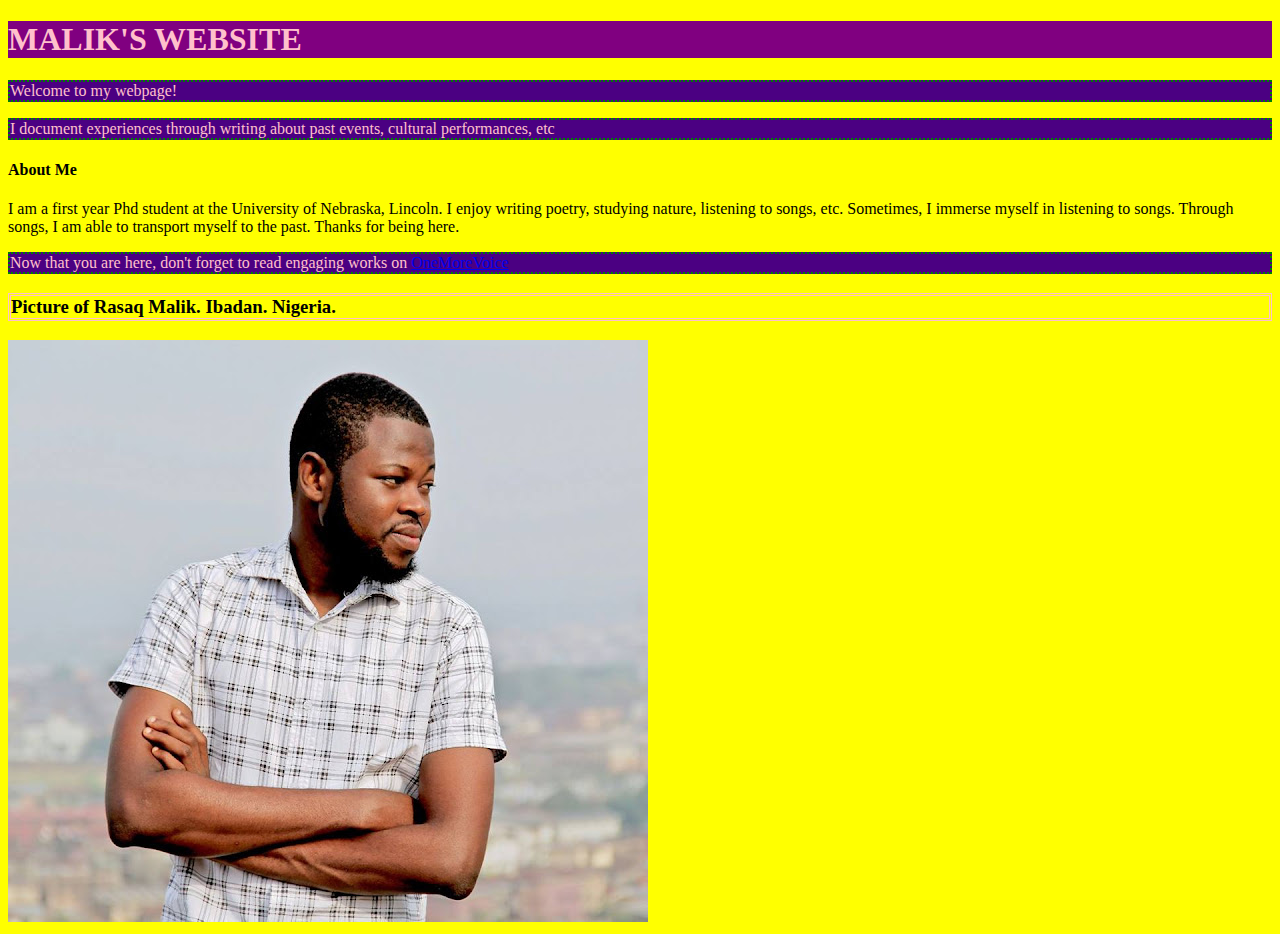
==== commit d8183b84: "Add files via upload" ====
--- a/index.html
+++ b/index.html
@@ -1,249 +1,19 @@
-<!DOCTYPE html>
-<html  >
-<head>
-  <!-- Site made with Mobirise Website Builder v5.6.0, https://mobirise.com -->
-  <meta charset="UTF-8">
-  <meta http-equiv="X-UA-Compatible" content="IE=edge">
-  <meta name="generator" content="Mobirise v5.6.0, mobirise.com">
-  <meta name="viewport" content="width=device-width, initial-scale=1, minimum-scale=1">
-  <link rel="shortcut icon" href="assets/images/logo.png" type="image/x-icon">
-  <meta name="description" content="">
-  
-  
-  <title>Home</title>
-  <link rel="stylesheet" href="assets/bootstrap/css/bootstrap.min.css">
-  <link rel="stylesheet" href="assets/bootstrap/css/bootstrap-grid.min.css">
-  <link rel="stylesheet" href="assets/bootstrap/css/bootstrap-reboot.min.css">
-  <link rel="stylesheet" href="assets/parallax/jarallax.css">
-  <link rel="stylesheet" href="assets/dropdown/css/style.css">
-  <link rel="stylesheet" href="assets/socicon/css/styles.css">
-  <link rel="stylesheet" href="assets/theme/css/style.css">
-  <link rel="preload" href="https://fonts.googleapis.com/css?family=Jost:100,200,300,400,500,600,700,800,900,100i,200i,300i,400i,500i,600i,700i,800i,900i&display=swap" as="style" onload="this.onload=null;this.rel='stylesheet'">
-  <noscript><link rel="stylesheet" href="https://fonts.googleapis.com/css?family=Jost:100,200,300,400,500,600,700,800,900,100i,200i,300i,400i,500i,600i,700i,800i,900i&display=swap"></noscript>
-  <link rel="preload" as="style" href="assets/mobirise/css/mbr-additional.css"><link rel="stylesheet" href="assets/mobirise/css/mbr-additional.css" type="text/css">
-  
-  
-  
-  
-</head>
-<body>
-  
-  <section data-bs-version="5.1" class="menu cid-s48OLK6784" once="menu" id="menu1-h">
-    
-    <nav class="navbar navbar-dropdown navbar-fixed-top navbar-expand-lg">
-        <div class="container">
-            <div class="navbar-brand">
-                <span class="navbar-logo">
-                    <a href="https://mobiri.se">
-                        <img src="assets/images/logo.png" alt="Mobirise" style="height: 3.8rem;">
-                    </a>
-                </span>
-                <span class="navbar-caption-wrap"><a class="navbar-caption text-black display-7" href="https://mobiri.se">Building a creative world!</a></span>
-            </div>
-            <button class="navbar-toggler" type="button" data-toggle="collapse" data-bs-toggle="collapse" data-target="#navbarSupportedContent" data-bs-target="#navbarSupportedContent" aria-controls="navbarNavAltMarkup" aria-expanded="false" aria-label="Toggle navigation">
-                <div class="hamburger">
-                    <span></span>
-                    <span></span>
-                    <span></span>
-                    <span></span>
-                </div>
-            </button>
-            <div class="collapse navbar-collapse" id="navbarSupportedContent">
-                <ul class="navbar-nav nav-dropdown nav-right" data-app-modern-menu="true"><li class="nav-item"><a class="nav-link link text-primary display-4" href="https://mobirise.com">Rasaq Malik's Website</a></li></ul>
-                
-                
-            </div>
-        </div>
-    </nav>
-
-</section>
-
-<section data-bs-version="5.1" class="header1 cid-s48MCQYojq mbr-fullscreen mbr-parallax-background" id="header1-f">
-
-    
-
-    <div class="mbr-overlay" style="opacity: 0.8; background-color: rgb(255, 255, 255);"></div>
-
-    <div class="align-center container">
-        <div class="row justify-content-center">
-            <div class="col-12 col-lg-8">
-                <h1 class="mbr-section-title mbr-fonts-style mb-3 display-1"><strong>Rasaq Malik's Website</strong></h1>
-                
-                <p class="mbr-text mbr-fonts-style display-7"><strong>I am a first year PhD student at the University of Nebraska, Lincoln. I enjoy reading poetry books, listening to songs, etc.&nbsp;</strong></p>
-                <div class="mbr-section-btn mt-3"><a class="btn btn-success display-7" href="https://mobirise.com">You are welcome here</a></div>
-            </div>
-        </div>
-    </div>
-</section>
-
-<section data-bs-version="5.1" class="content1 cid-s48udlf8KU" id="content1-8">
-    
-    <div class="container">
-        <div class="row justify-content-center">
-            <div class="title col-12 col-md-9">
-                <h3 class="mbr-section-title mbr-fonts-style align-center mb-4 display-2"><strong>I am interested in writing poetry, exploring the aesthetics&nbsp;of cultural performances, indigenous&nbsp;languages and events. I am also interested in the intersection between literature and the media. Join me in reading engaging works on One More Voice.&nbsp;</strong></h3>
-                <h4 class="mbr-section-subtitle align-center mbr-fonts-style mb-4 display-7"></h4>
-                
-            </div>
-        </div>
-    </div>
-</section>
-
-<section data-bs-version="5.1" class="image3 cid-s48upRUlSD" id="image3-9">
-    
-
-    
-
-    <div class="container">
-        <div class="row justify-content-center">
-            <div class="col-12 col-lg-9">
-                <div class="image-wrapper">
-                    <a href="assets/images/malik.jpg"><img src="assets/images/mbr-1646x982.jpg" alt="mobirise"></a>
-                    <p class="mbr-description mbr-fonts-style mt-2 align-center display-4">This picture depicts the art of being a writer/an artist.</p>
-                </div>
-            </div>
-        </div>
-    </div>
-</section>
-
-<section data-bs-version="5.1" class="content1 cid-s48vaXqeL6" id="content1-b">
-    
-    <div class="container">
-        <div class="row justify-content-center">
-            <div class="title col-12 col-md-9">
-                <h3 class="mbr-section-title mbr-fonts-style align-center mb-4 display-2">Now that you are here, you can start exploring!</h3>
-                <h4 class="mbr-section-subtitle align-center mbr-fonts-style mb-4 display-7"></h4>
-                
-            </div>
-        </div>
-    </div>
-</section>
-
-<section data-bs-version="5.1" class="gallery2 cid-sWB4SLF5JW" id="gallery2-k">
-    
-    
-    <div class="container">
-        <div class="mbr-section-head">
-            <h4 class="mbr-section-title mbr-fonts-style align-center mb-0 display-2">Two powerful pictures!</h4>
-            
-        </div>
-        <div class="row mt-4">
-            
-            <div class="item features-image сol-12 col-md-6 col-lg-6 active">
-                <div class="item-wrapper">
-                    <div class="item-img">
-                        <img src="assets/images/mbr-1076x934.jpg" alt="" data-slide-to="1" data-bs-slide-to="1">
-                    </div>
-                    <div class="item-content">
-                        <h5 class="item-title mbr-fonts-style display-5">This building is gigantic. I love the fact that it is powerfully erected.</h5>
-                        
-                        
-                    </div>
-                    <div class="mbr-section-btn item-footer mt-2">
-                        <a href="" class="btn btn-primary item-btn display-7" target="_blank">Start
-                            Now!</a>
-                    </div>
-                </div>
-            </div><div class="item features-image сol-12 col-md-6 col-lg-6 active">
-                <div class="item-wrapper">
-                    <div class="item-img">
-                        <img src="assets/images/mbr-1076x734.jpg" alt="" data-slide-to="1" data-bs-slide-to="2">
-                    </div>
-                    <div class="item-content">
-                        <h5 class="item-title mbr-fonts-style display-5">This picture of an elephant is fascinating. The background captures the terrific beauty of nature.&nbsp;</h5>
-                        
-                        
-                    </div>
-                    <div class="mbr-section-btn item-footer mt-2">
-                        <a href="" class="btn btn-primary item-btn display-7" target="_blank">Start
-                            Now!</a>
-                    </div>
-                </div>
-            </div>
-            
-            
-        </div>
-    </div>
-</section>
-
-<section data-bs-version="5.1" class="content1 cid-s48vnjULo4" id="content1-c">
-    
-    <div class="container">
-        <div class="row justify-content-center">
-            <div class="title col-12 col-md-4">
-                <h3 class="mbr-section-title mbr-fonts-style align-center mb-4 display-2">You can check again for more...</h3>
-                <h4 class="mbr-section-subtitle align-center mbr-fonts-style mb-4 display-7"></h4>
-                
-            </div>
-        </div>
-    </div>
-</section>
-
-<section data-bs-version="5.1" class="content1 cid-s48vrXhP0J" id="content1-d">
-    
-    <div class="container">
-        <div class="row justify-content-center">
-            <div class="title col-12 col-md-9">
-                <h3 class="mbr-section-title mbr-fonts-style align-center mb-4 display-2">&nbsp; &nbsp; &nbsp; &nbsp; &nbsp;Don't forget to check again to read my works!</h3>
-                <h4 class="mbr-section-subtitle align-center mbr-fonts-style mb-4 display-7"></h4>
-                
-            </div>
-        </div>
-    </div>
-</section>
-
-<section data-bs-version="5.1" class="footer3 cid-s48P1Icc8J" once="footers" id="footer3-i">
-
-    
-
-    
-
-    <div class="container">
-        <div class="media-container-row align-center mbr-white">
-            <div class="row row-links">
-                <ul class="foot-menu">
-                    
-                    
-                    
-                    
-                    
-                <li class="foot-menu-item mbr-fonts-style display-7"><a href="https://mobirise.com/help/" class="text-success">Help Center</a></li><li class="foot-menu-item mbr-fonts-style display-7"><a href="http://forums.mobirise.com/" class="text-success">Mobirise Forums</a></li><li class="foot-menu-item mbr-fonts-style display-7"><a href="https://mobirise.com/" class="text-success">Mobirise.com</a></li></ul>
-            </div>
-            <div class="row social-row">
-                <div class="social-list align-right pb-2">
-                    
-                    
-                    
-                    
-                    
-                    
-                <div class="soc-item">
-                        <a href="https://twitter.com/mobirise" target="_blank">
-                            <span class="socicon-twitter socicon mbr-iconfont mbr-iconfont-social"></span>
-                        </a>
-                    </div><div class="soc-item">
-                        <a href="https://www.facebook.com/pages/Mobirise/1616226671953247" target="_blank">
-                            <span class="socicon-facebook socicon mbr-iconfont mbr-iconfont-social"></span>
-                        </a>
-                    </div><div class="soc-item">
-                        <a href="https://www.youtube.com/c/mobirise" target="_blank">
-                            <span class="socicon-youtube socicon mbr-iconfont mbr-iconfont-social"></span>
-                        </a>
-                    </div><div class="soc-item">
-                        <a href="https://instagram.com/mobirise" target="_blank">
-                            <span class="mbr-iconfont mbr-iconfont-social socicon-instagram socicon"></span>
-                        </a>
-                    </div></div>
-            </div>
-            <div class="row row-copirayt">
-                <p class="mbr-text mb-0 mbr-fonts-style mbr-white align-center display-7">
-                    © Copyright 2020 Mobirise. All Rights Reserved.
-                </p>
-            </div>
-        </div>
-    </div>
-</section><section style="background-color: #fff; font-family: -apple-system, BlinkMacSystemFont, 'Segoe UI', 'Roboto', 'Helvetica Neue', Arial, sans-serif; color:#aaa; font-size:12px; padding: 0; align-items: center; display: flex;"><a href="https://mobirise.site/n" style="flex: 1 1; height: 3rem; padding-left: 1rem;"></a><p style="flex: 0 0 auto; margin:0; padding-right:1rem;"><a href="https://mobirise.site/c" style="color:#aaa;">This</a> site was created with Mobirise</p></section><script src="assets/bootstrap/js/bootstrap.bundle.min.js"></script>  <script src="assets/parallax/jarallax.js"></script>  <script src="assets/smoothscroll/smooth-scroll.js"></script>  <script src="assets/ytplayer/index.js"></script>  <script src="assets/dropdown/js/navbar-dropdown.js"></script>  <script src="assets/theme/js/script.js"></script>  
-  
-  
-</body>
-</html>+<!DOCTYPE html>
+<html>
+<head>
+<link rel="stylesheet" href="style.css">
+</head>
+<body>
+<h1>Malik's website</h1>
+<p>Welcome to my webpage!</p>
+<p id=highlight">I document experiences through writing about past events, cultural performances, etc
+<h4>About Me</h4> I am a first year Phd student at the University of Nebraska, Lincoln. I enjoy writing poetry,
+studying nature, listening to songs, etc. Sometimes, I immerse myself
+in listening to songs. Through songs, I am able to transport myself to the past. Thanks for being here.
+<p>Now that you are here, don't forget to read engaging works on <a
+href="http://onemorevoice.org/index.html">OneMoreVoice</a></p>
+<h3> Picture of Rasaq Malik. Ibadan. Nigeria. </h3>
+<img src="malik.jpg"
+alt="Rasaq Malik">
+</body>
+</html>
--- a/style.css
+++ b/style.css
@@ -0,0 +1,50 @@
+h1 {
+color:pink;
+font-family:helvetica;
+background-color: pink;
+border: 5px solid red
+padding: 50px;
+}
+h1 {
+   color: black
+   background:white;
+   font-family: "Gill Sans";
+   text-transform: uppercase;
+}
+p {
+color:pink;
+background-color: indigo;
+border: 2px dotted green;
+}
+#highlight {
+       color: orange;
+       background-color: green;
+       border: 2px dotted green;
+}
+.top {
+     background-color:red;
+     float:left;
+}
+h3 {
+    color: green
+    background-color: indigo;
+    border: 3px double pink;
+}
+body {
+background-color:yellow
+}
+h1 {
+   color:brown
+   font-family:helvetica;
+   background-color: purple;
+}
+ p {color: indigo:
+   background-color: brown;
+}
+h3 {
+   color:purple
+   background-color: white;
+}
+img {
+border: 5px solid fuchsia:
+}
